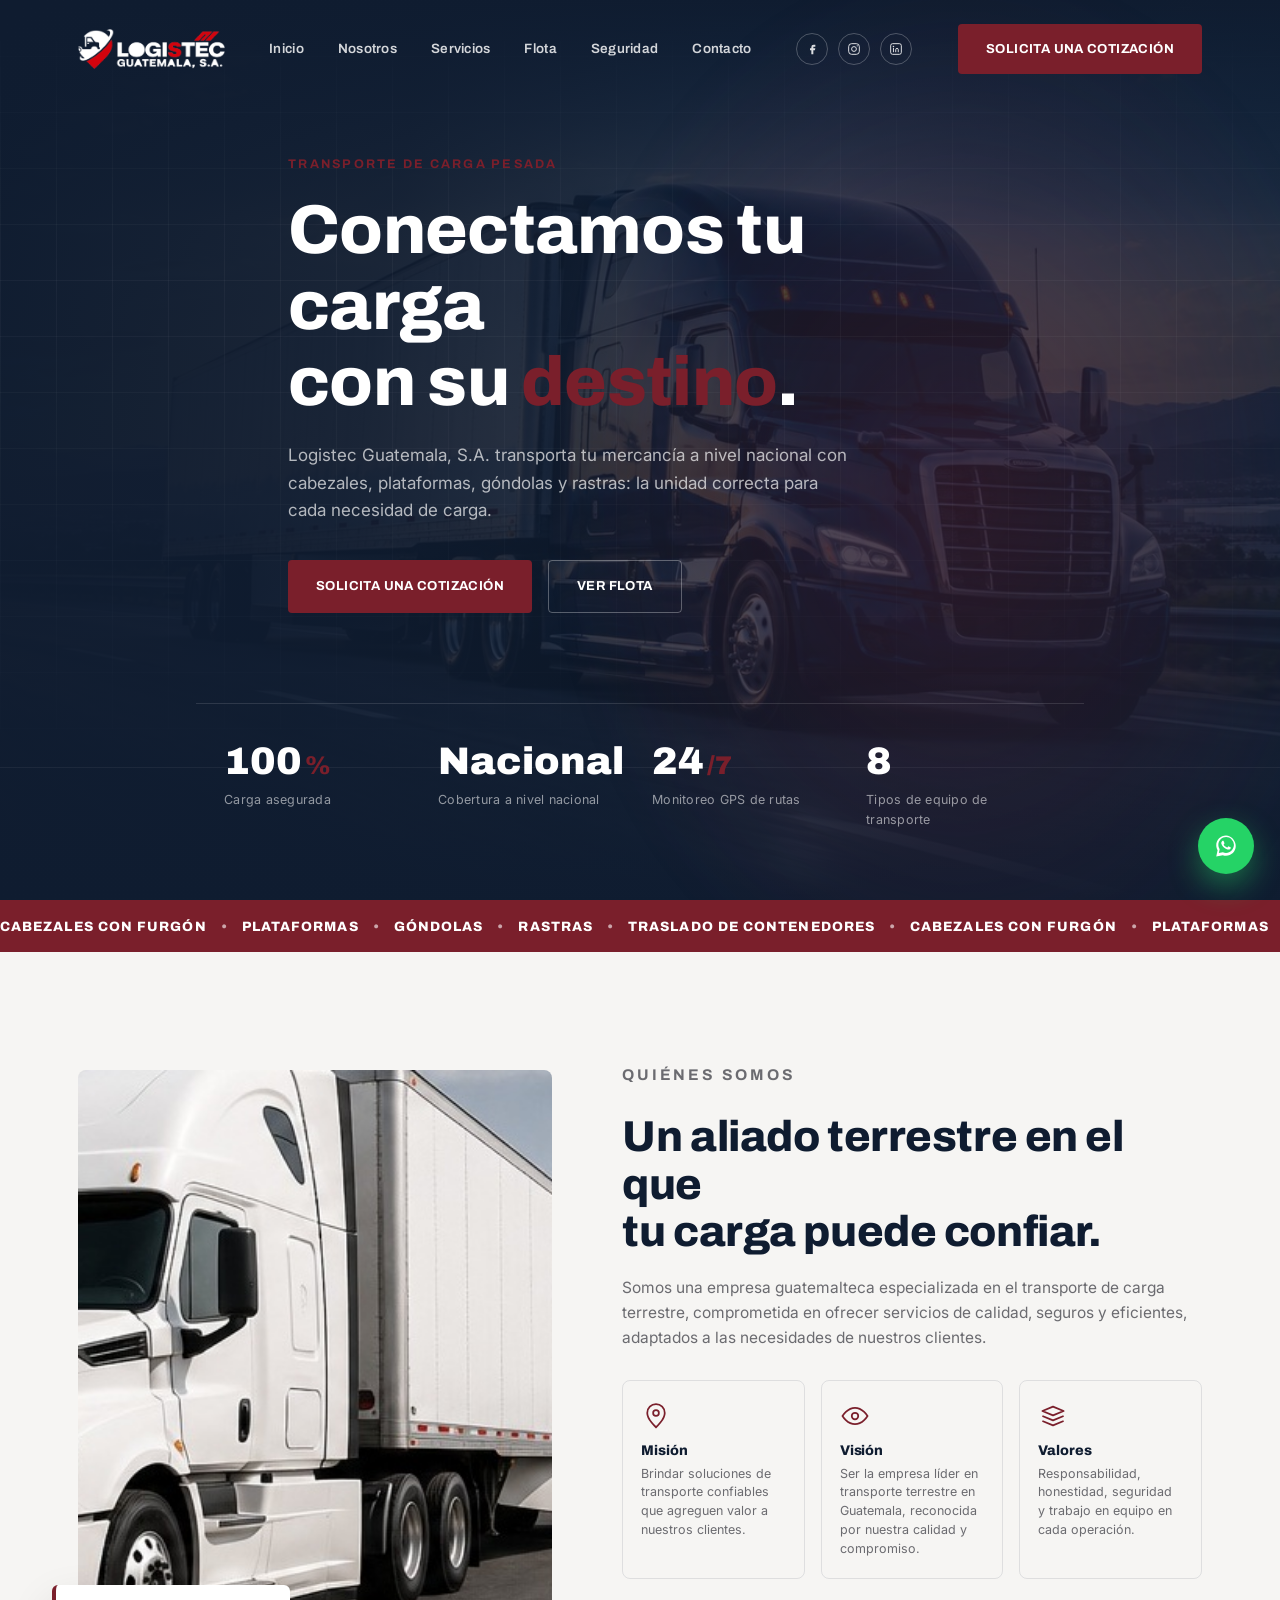
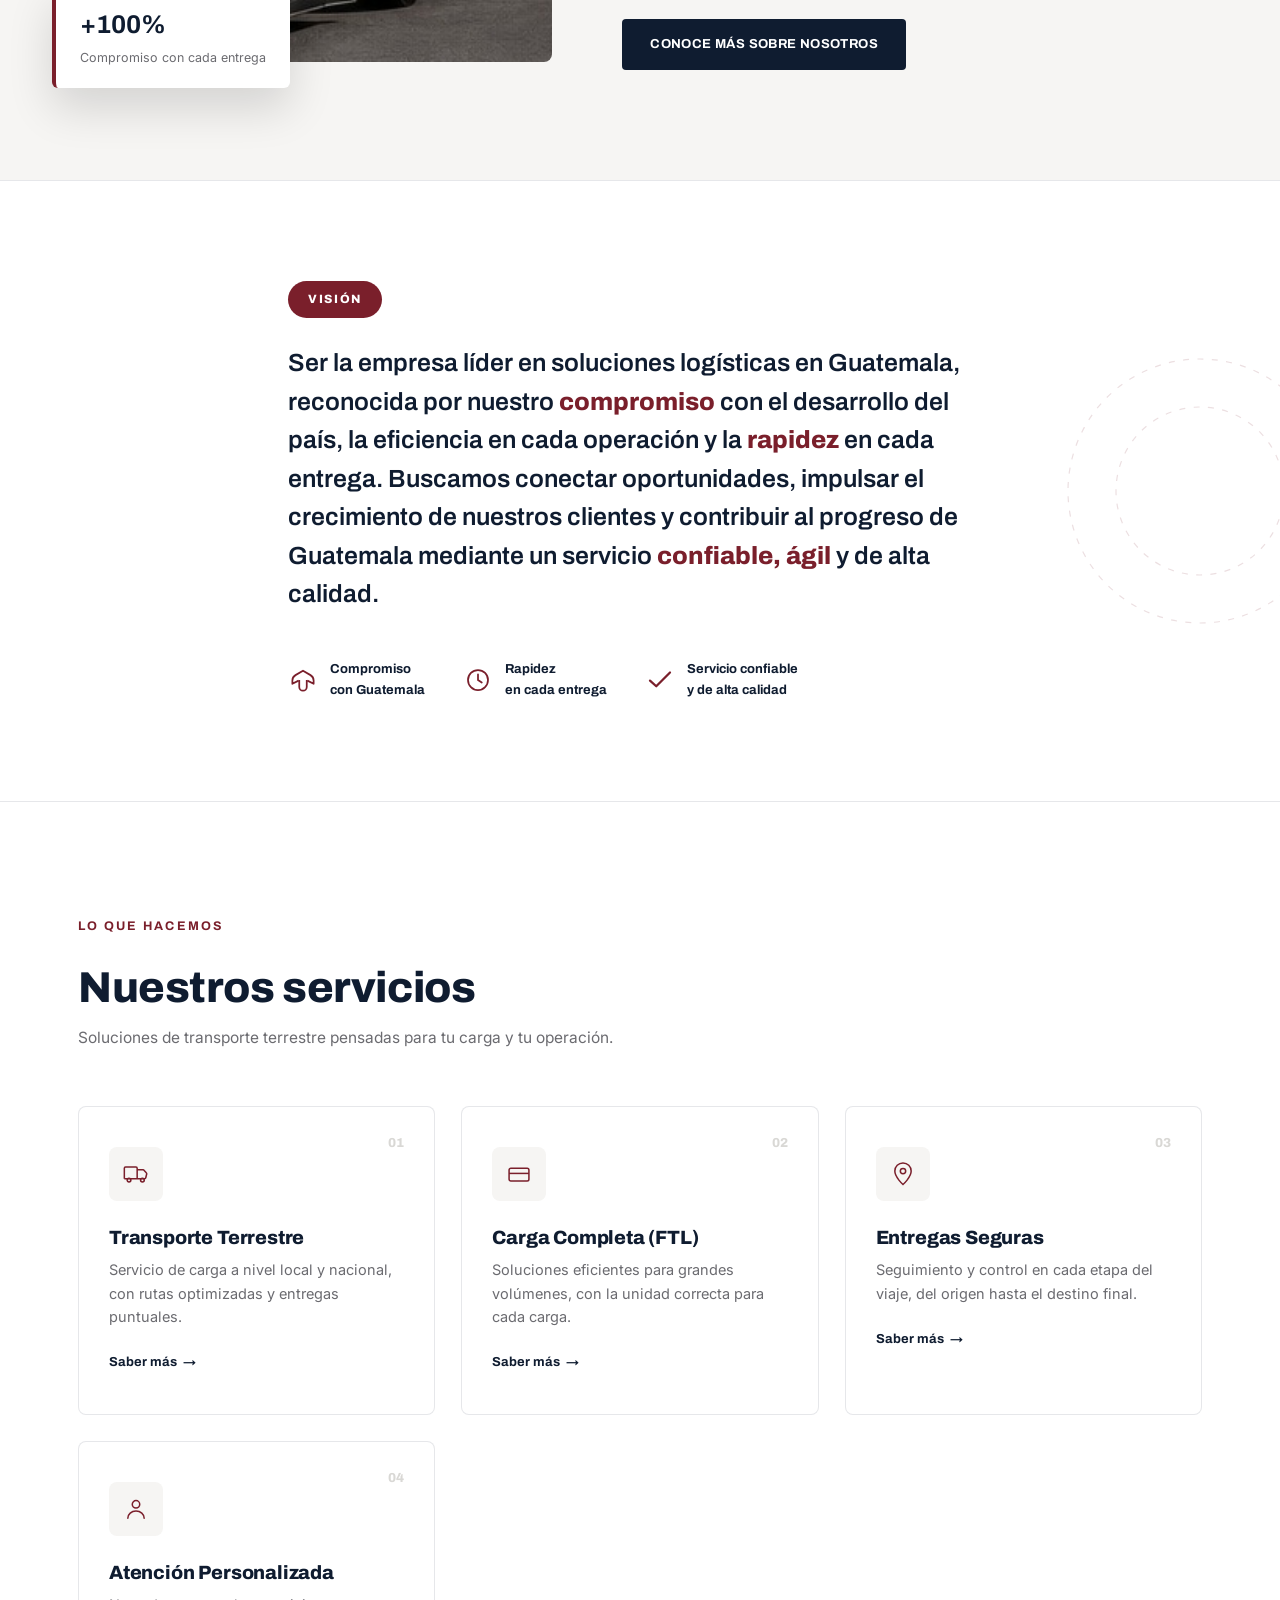
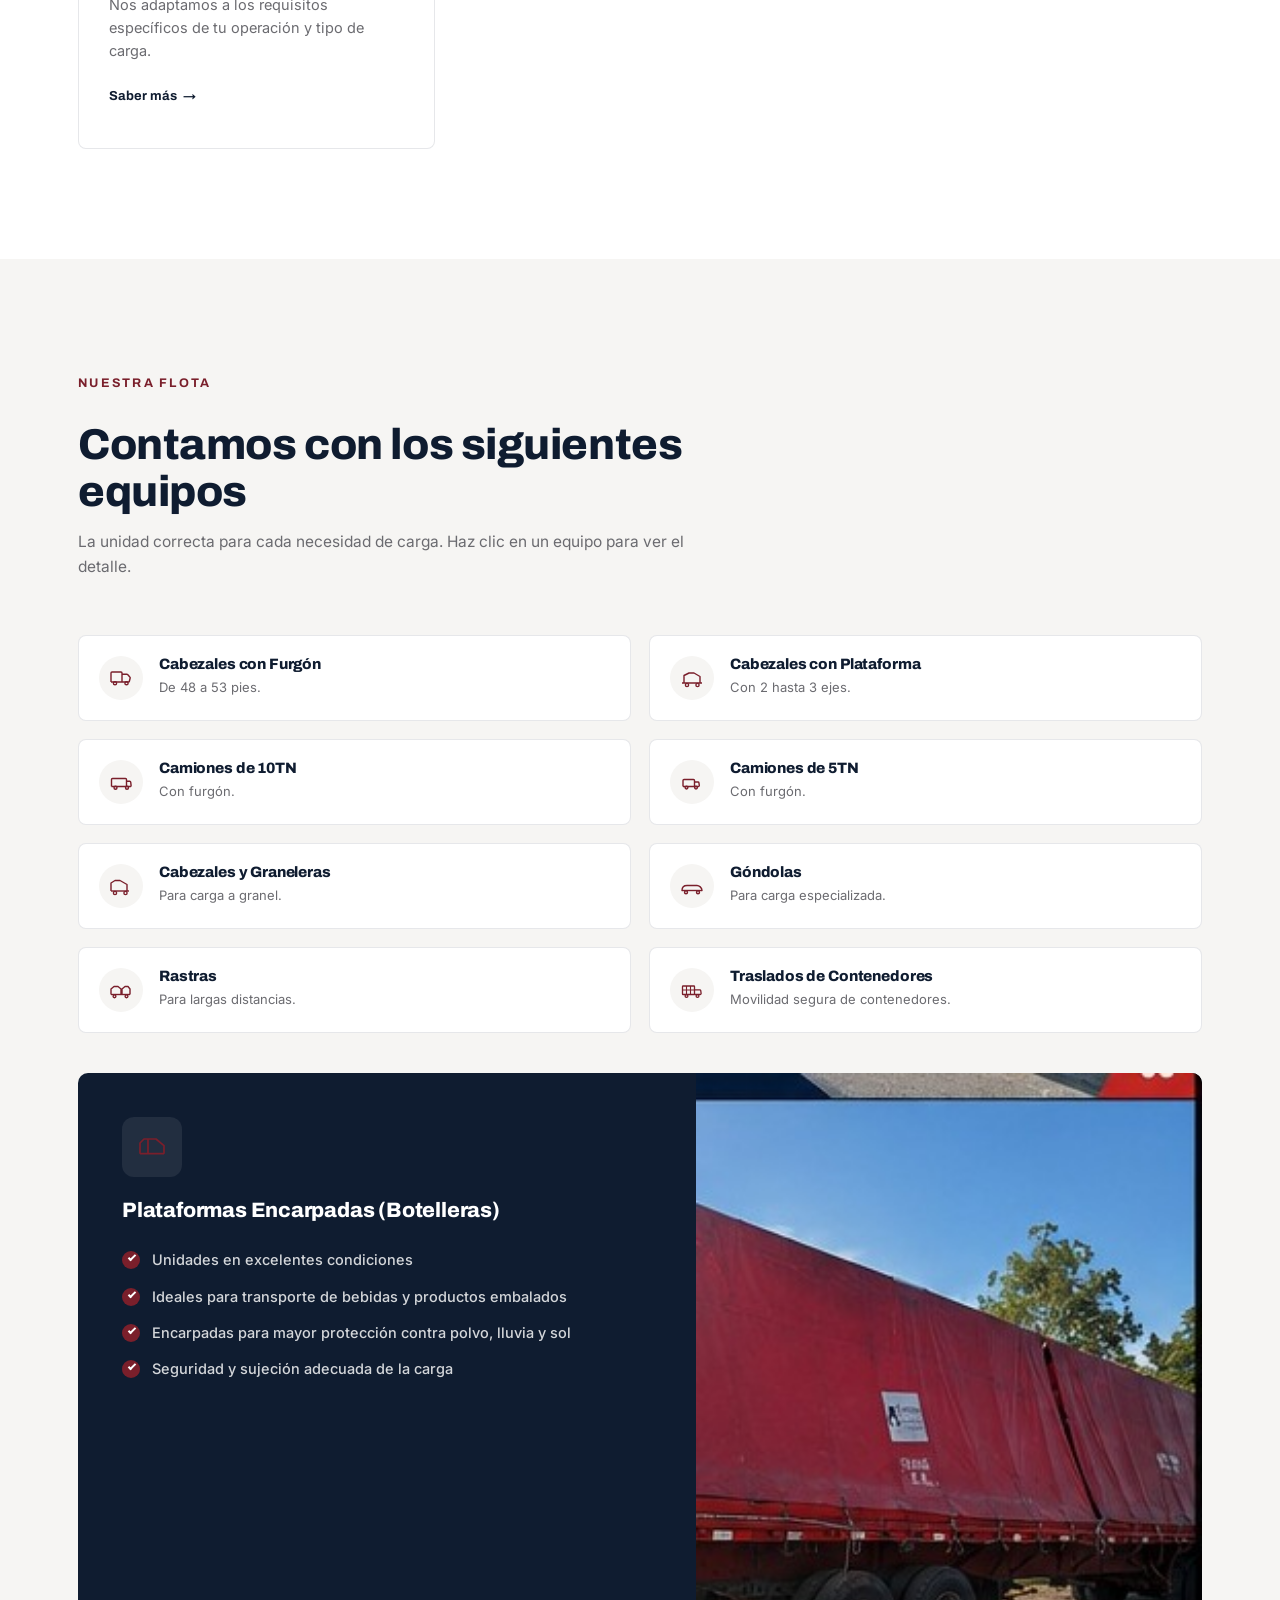
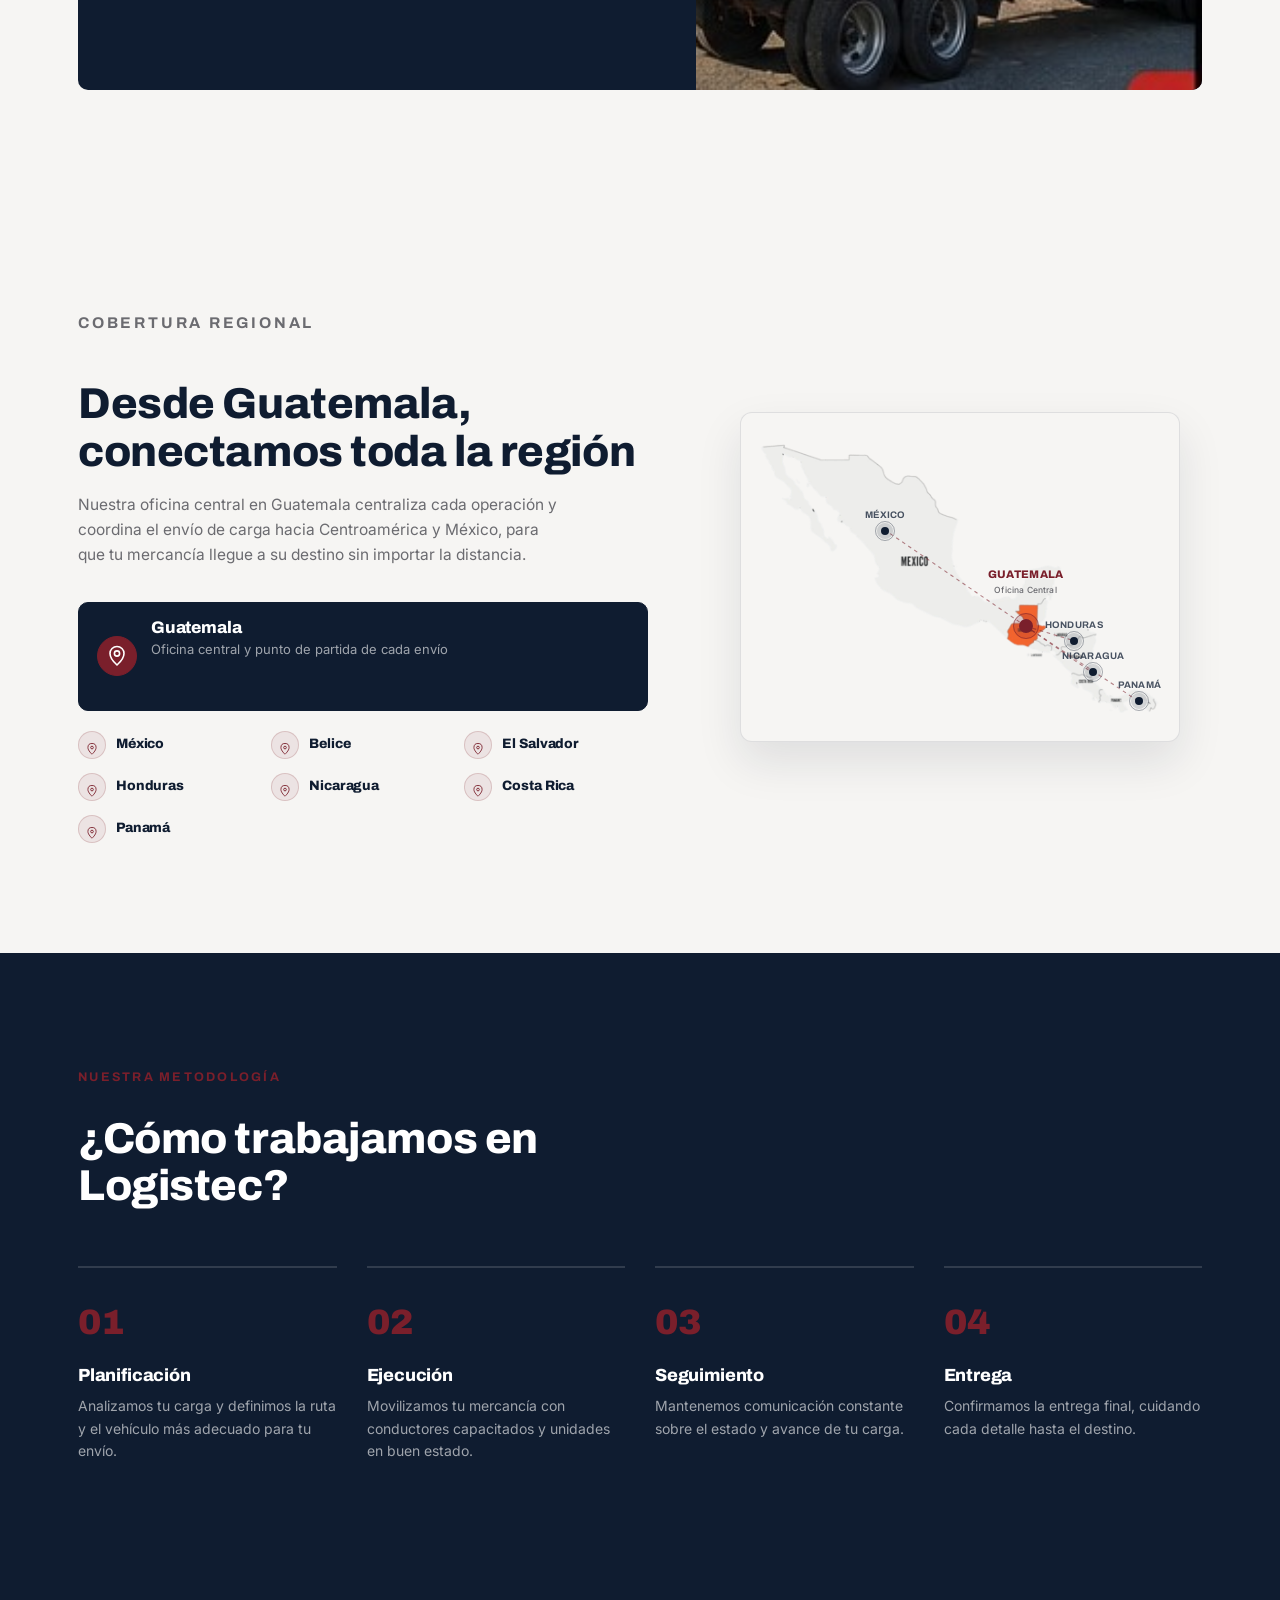
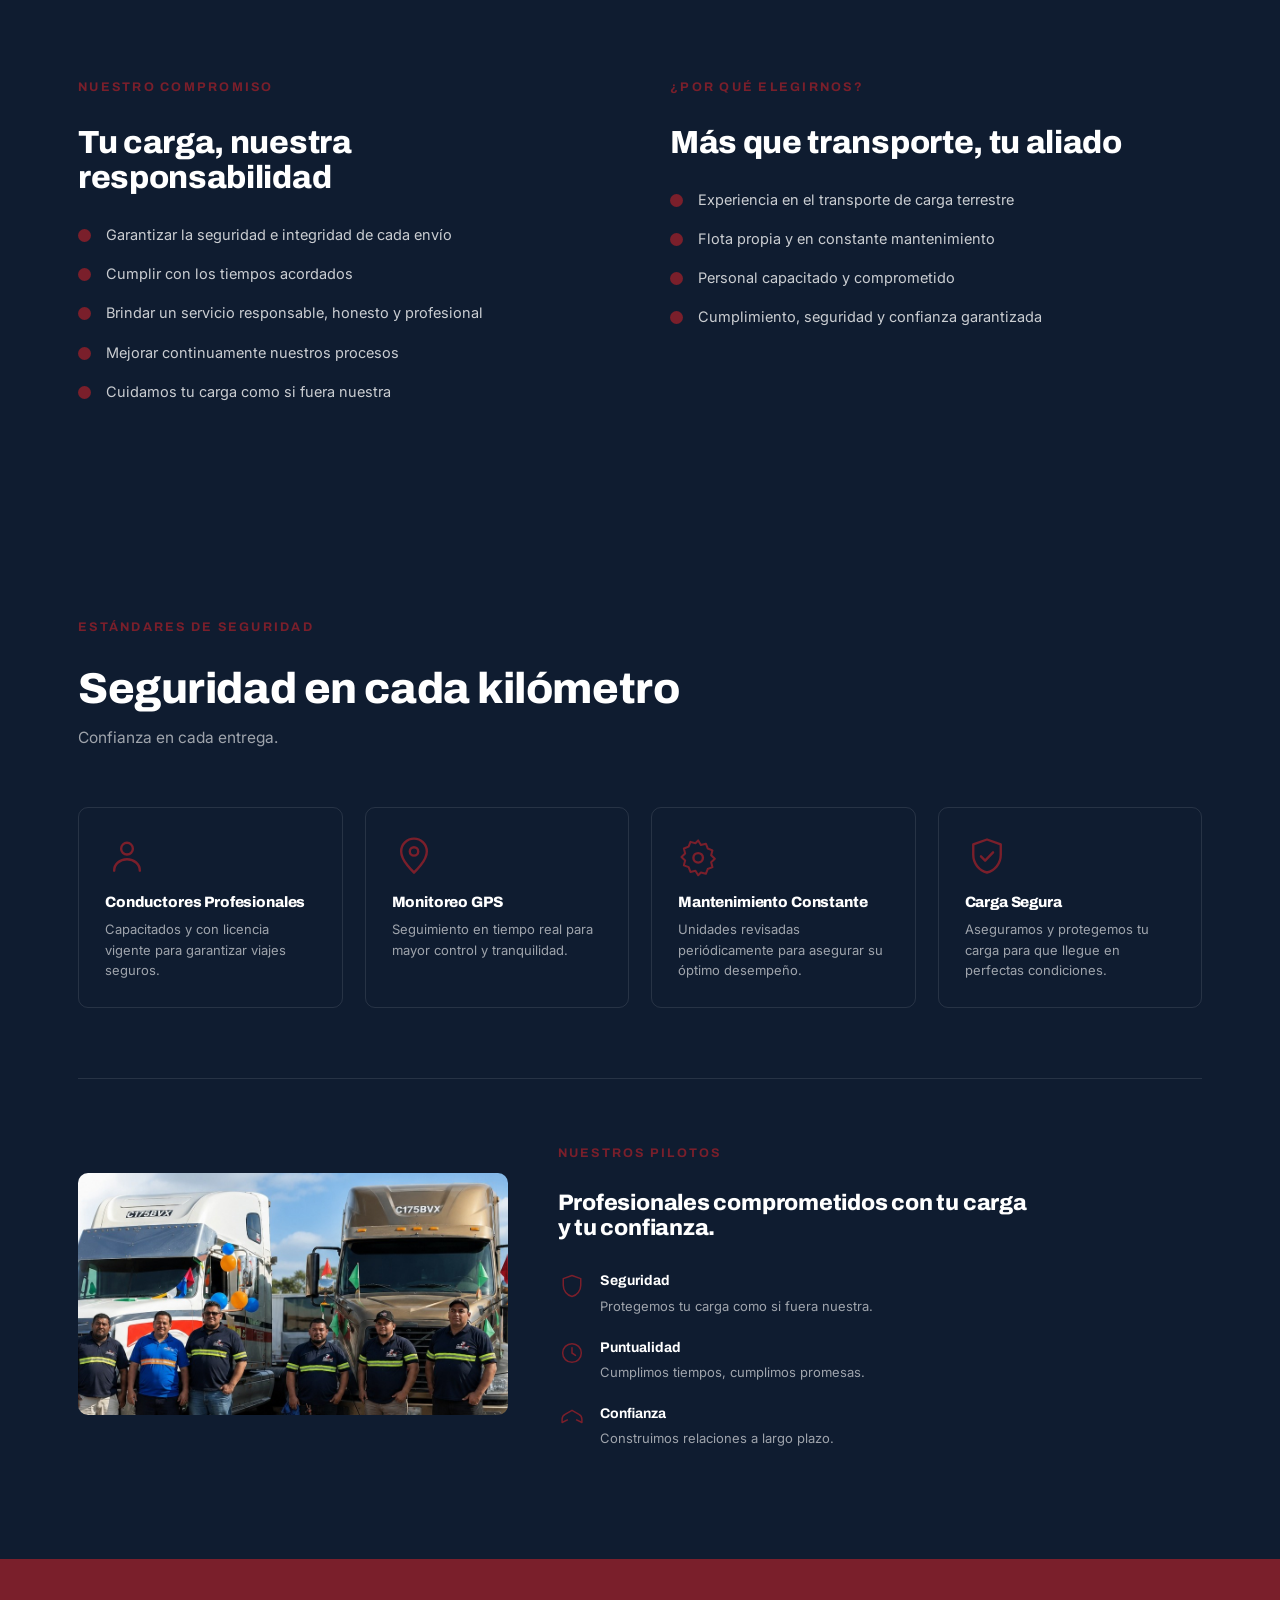
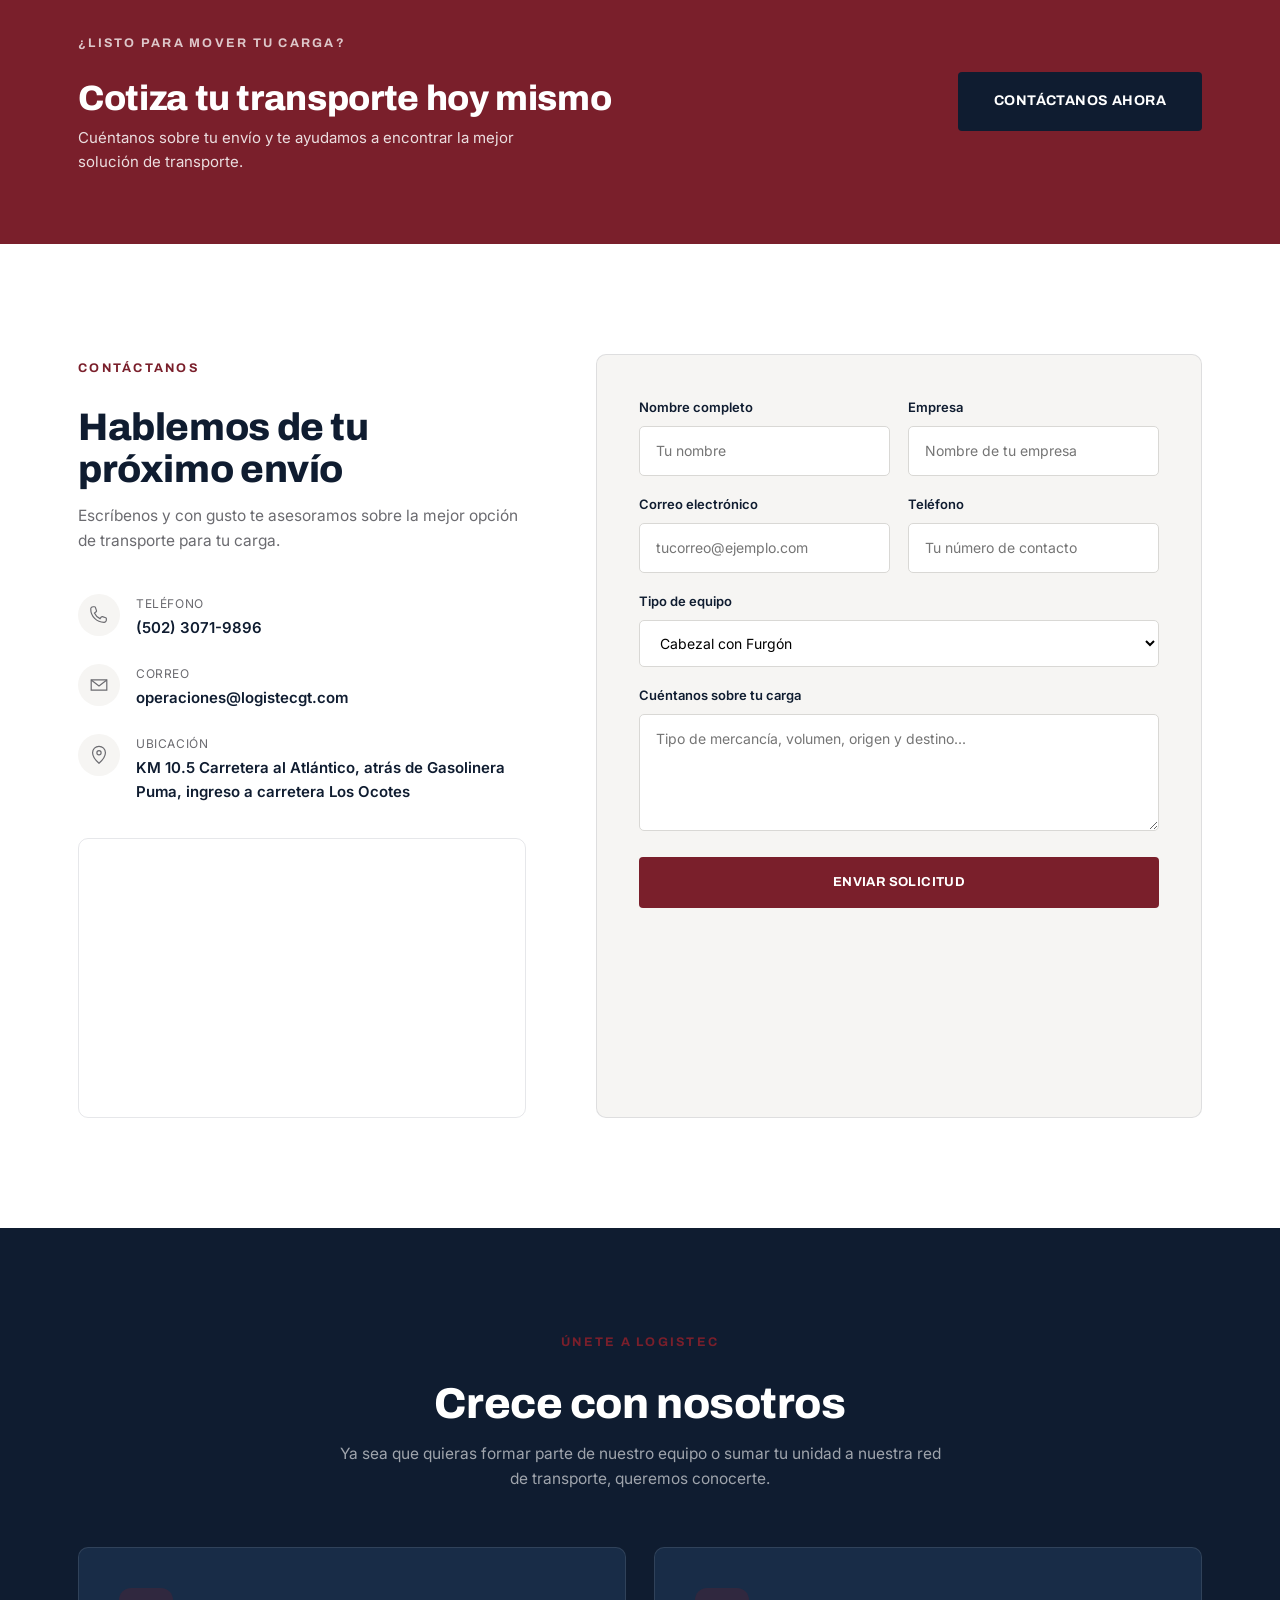
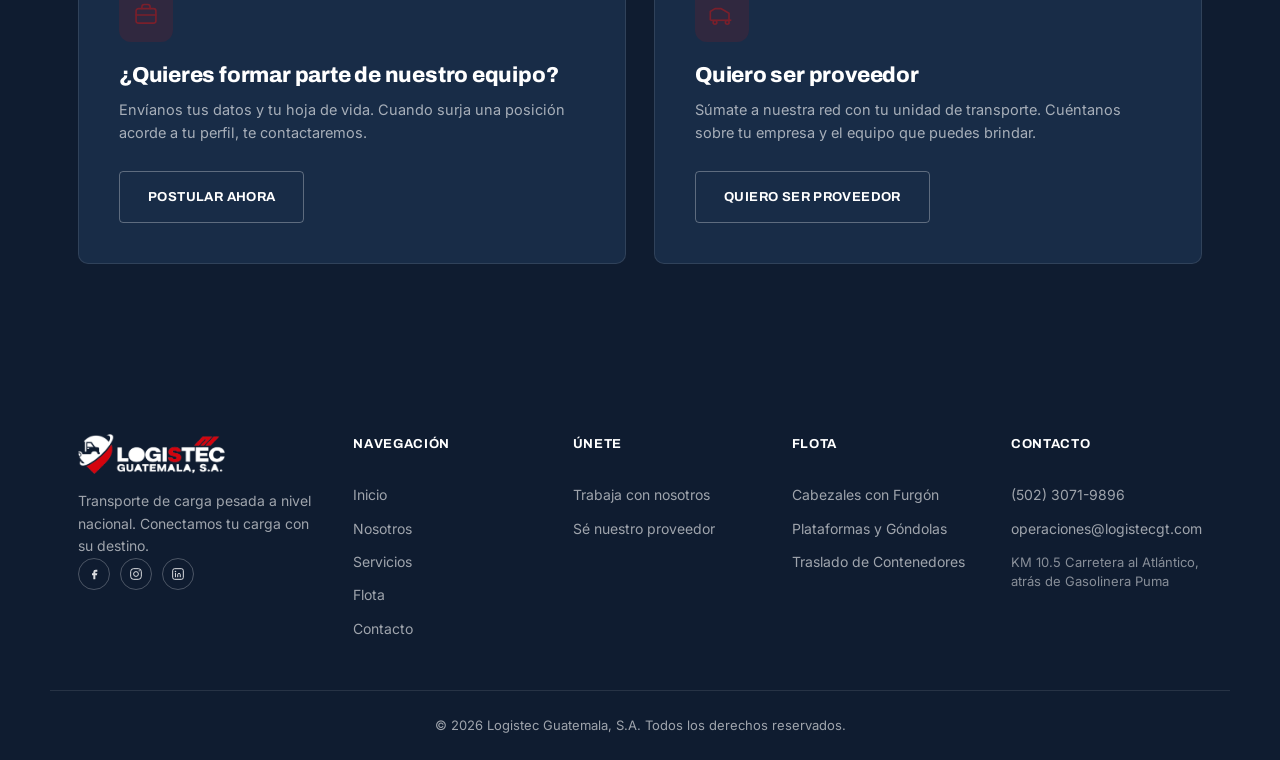
==== index.html @ 82cd5d66 "Sitio web de Logistec Guatemala" ====
<!DOCTYPE html>
<html lang="es">
<head>
<meta charset="UTF-8">
<meta name="viewport" content="width=device-width, initial-scale=1.0">
<title>Logistec Guatemala | Transporte de Carga Pesada</title>
<meta name="description" content="Logistec Guatemala, S.A. — Transporte de carga pesada a nivel nacional. Cabezales, plataformas, góndolas, rastras y traslado de contenedores.">
<link rel="preconnect" href="https://fonts.googleapis.com">
<link rel="preconnect" href="https://fonts.gstatic.com" crossorigin>
<link href="https://fonts.googleapis.com/css2?family=Archivo:wght@400;500;600;700;800;900&family=Inter:wght@300;400;500;600;700&display=swap" rel="stylesheet">
<link rel="stylesheet" href="css/style.css">
</head>
<body>

<div id="preloader"><div class="loader-mark">LOGISTEC</div></div>

<!-- ===== HEADER ===== -->
<header id="header">
  <div class="container header-inner">
    <a href="#inicio" class="logo">
      <img src="assets/logistec-logo-white.png" alt="Logistec Guatemala, S.A." class="logo-img">
    </a>

    <nav id="nav" class="nav">
      <a href="#inicio">Inicio</a>
      <a href="#nosotros">Nosotros</a>
      <a href="#servicios">Servicios</a>
      <a href="#flota">Flota</a>
      <a href="#seguridad">Seguridad</a>
      <a href="#contacto">Contacto</a>
    </nav>

    <div class="header-actions">
      <div class="social-row social-row--header">
        <a href="#" class="social-icon" aria-label="Facebook" target="_blank" rel="noopener">
          <svg viewBox="0 0 24 24" fill="none"><path d="M15 8.5h2V5.5h-2.5A3.5 3.5 0 0 0 11 9v2H9v3h2v6h3v-6h2.4l.6-3H14V9c0-.4.2-.5.5-.5Z" fill="currentColor"/></svg>
        </a>
        <a href="#" class="social-icon" aria-label="Instagram" target="_blank" rel="noopener">
          <svg viewBox="0 0 24 24" fill="none"><rect x="4" y="4" width="16" height="16" rx="4.5" stroke="currentColor" stroke-width="1.5"/><circle cx="12" cy="12" r="3.6" stroke="currentColor" stroke-width="1.5"/><circle cx="16.8" cy="7.2" r="1" fill="currentColor"/></svg>
        </a>
        <a href="#" class="social-icon" aria-label="LinkedIn" target="_blank" rel="noopener">
          <svg viewBox="0 0 24 24" fill="none"><rect x="4" y="4" width="16" height="16" rx="3" stroke="currentColor" stroke-width="1.5"/><circle cx="8.2" cy="8.4" r="1.15" fill="currentColor"/><path d="M8.2 11v5.2M11.6 16.2V13c0-1.1.7-2 2-2s1.8.9 1.8 2v3.2" stroke="currentColor" stroke-width="1.5" stroke-linecap="round"/></svg>
        </a>
      </div>
      <a href="#contacto" class="btn btn-primary btn-nav">Solicita una cotización</a>
    </div>

    <button id="burger" class="burger" aria-label="Abrir menú">
      <span></span><span></span><span></span>
    </button>
  </div>
</header>

<!-- ===== HERO ===== -->
<section id="inicio" class="hero">
  <div class="hero-bg">
    <div class="hero-photo">
      <img src="assets/hero-truck.jpg" alt="">
    </div>
    <div class="hero-road"></div>
    <div class="hero-grid"></div>
  </div>

  <div class="hero-truck-lane" aria-hidden="true">
    <svg class="hero-truck" viewBox="0 0 64 28" fill="none">
      <path d="M1 20V8a1.2 1.2 0 0 1 1.2-1.2h20A1.2 1.2 0 0 1 23.4 8v12" stroke="currentColor" stroke-width="1.6" stroke-linejoin="round"/>
      <path d="M23.4 12h9.4c.5 0 1 .2 1.3.6l4.6 5.4c.3.4.5.9.5 1.4V20" stroke="currentColor" stroke-width="1.6" stroke-linejoin="round"/>
      <path d="M1 20h1.5M23.4 20h9.9M39.2 20h2.8" stroke="currentColor" stroke-width="1.6" stroke-linecap="round"/>
      <circle cx="9" cy="21" r="3" stroke="currentColor" stroke-width="1.6"/>
      <circle cx="35.5" cy="21" r="3" stroke="currentColor" stroke-width="1.6"/>
      <line x1="1" y1="26" x2="63" y2="26" stroke="currentColor" stroke-width="1.2" stroke-dasharray="3 4"/>
    </svg>
  </div>

  <div class="container hero-inner">
    <p class="eyebrow reveal">TRANSPORTE DE CARGA PESADA</p>
    <h1 class="reveal">Conectamos tu carga<br>con su <span class="accent">destino</span>.</h1>
    <p class="hero-sub reveal">
      Logistec Guatemala, S.A. transporta tu mercancía a nivel nacional con cabezales,
      plataformas, góndolas y rastras: la unidad correcta para cada necesidad de carga.
    </p>
    <div class="hero-actions reveal">
      <a href="#contacto" class="btn btn-primary">Solicita una cotización</a>
      <a href="#flota" class="btn btn-outline">Ver flota</a>
    </div>
  </div>

  <div class="hero-stats container reveal">
    <div class="stat">
      <div class="stat-top"><span class="stat-num" data-count="100">0</span><span class="stat-suffix">%</span></div>
      <span class="stat-label">Carga asegurada</span>
    </div>
    <div class="stat">
      <div class="stat-top"><span class="stat-num">Nacional</span></div>
      <span class="stat-label">Cobertura a nivel nacional</span>
    </div>
    <div class="stat">
      <div class="stat-top"><span class="stat-num" data-count="24">0</span><span class="stat-suffix">/7</span></div>
      <span class="stat-label">Monitoreo GPS de rutas</span>
    </div>
    <div class="stat">
      <div class="stat-top"><span class="stat-num" data-count="8">0</span></div>
      <span class="stat-label">Tipos de equipo de transporte</span>
    </div>
  </div>
</section>

<!-- ===== MARQUEE ===== -->
<div class="marquee">
  <div class="marquee-track">
    <span>CABEZALES CON FURGÓN</span><span class="dot">•</span>
    <span>PLATAFORMAS</span><span class="dot">•</span>
    <span>GÓNDOLAS</span><span class="dot">•</span>
    <span>RASTRAS</span><span class="dot">•</span>
    <span>TRASLADO DE CONTENEDORES</span><span class="dot">•</span>
    <span>CABEZALES CON FURGÓN</span><span class="dot">•</span>
    <span>PLATAFORMAS</span><span class="dot">•</span>
    <span>GÓNDOLAS</span><span class="dot">•</span>
    <span>RASTRAS</span><span class="dot">•</span>
    <span>TRASLADO DE CONTENEDORES</span><span class="dot">•</span>
  </div>
</div>

<!-- ===== SOBRE NOSOTROS ===== -->
<section id="nosotros" class="about">
  <div class="container about-inner">
    <div class="about-media reveal">
      <div class="media-frame">
        <img src="assets/about-truck.jpg" alt="Camión de Logistec Guatemala en carretera">
      </div>
      <div class="media-badge">
        <strong>+100%</strong>
        <p>Compromiso con cada entrega</p>
      </div>
    </div>

    <div class="about-content">
      <p class="eyebrow reveal">QUIÉNES SOMOS</p>
      <h2 class="reveal">Un aliado terrestre en el que<br>tu carga puede confiar.</h2>
      <p class="reveal">
        Somos una empresa guatemalteca especializada en el transporte de carga terrestre,
        comprometida en ofrecer servicios de calidad, seguros y eficientes, adaptados a
        las necesidades de nuestros clientes.
      </p>

      <div class="mvv-row reveal">
        <div class="mvv-item">
          <span class="mvv-icon">
            <svg viewBox="0 0 24 24" fill="none"><path d="M12 21s-7-6.2-7-11.5A7 7 0 0 1 19 9.5C19 14.8 12 21 12 21Z" stroke="currentColor" stroke-width="1.4"/><circle cx="12" cy="9.5" r="2.3" stroke="currentColor" stroke-width="1.4"/></svg>
          </span>
          <h4>Misión</h4>
          <p>Brindar soluciones de transporte confiables que agreguen valor a nuestros clientes.</p>
        </div>
        <div class="mvv-item">
          <span class="mvv-icon">
            <svg viewBox="0 0 24 24" fill="none"><path d="M2 12s3.8-6.5 10-6.5S22 12 22 12s-3.8 6.5-10 6.5S2 12 2 12Z" stroke="currentColor" stroke-width="1.4"/><circle cx="12" cy="12" r="2.6" stroke="currentColor" stroke-width="1.4"/></svg>
          </span>
          <h4>Visión</h4>
          <p>Ser la empresa líder en transporte terrestre en Guatemala, reconocida por nuestra calidad y compromiso.</p>
        </div>
        <div class="mvv-item">
          <span class="mvv-icon">
            <svg viewBox="0 0 24 24" fill="none"><path d="M12 4.5 3.5 8l8.5 3.5L20.5 8 12 4.5Z" stroke="currentColor" stroke-width="1.4" stroke-linejoin="round"/><path d="M3.5 12 12 15.5 20.5 12M3.5 16 12 19.5 20.5 16" stroke="currentColor" stroke-width="1.4" stroke-linejoin="round"/></svg>
          </span>
          <h4>Valores</h4>
          <p>Responsabilidad, honestidad, seguridad y trabajo en equipo en cada operación.</p>
        </div>
      </div>

      <a href="#contacto" class="btn btn-dark reveal">Conoce más sobre nosotros</a>
    </div>
  </div>
</section>

<!-- ===== VISIÓN DESTACADA ===== -->
<section class="vision-band">
  <div class="vision-band-bg" aria-hidden="true">
    <svg viewBox="0 0 300 300" fill="none"><circle cx="150" cy="150" r="110" stroke="currentColor" stroke-width="1" stroke-dasharray="5 7"/><circle cx="150" cy="150" r="70" stroke="currentColor" stroke-width="1" stroke-dasharray="5 7"/></svg>
  </div>
  <div class="container vision-inner reveal">
    <span class="vision-tag">VISIÓN</span>
    <p class="vision-text">
      Ser la empresa líder en soluciones logísticas en Guatemala, reconocida por nuestro
      <strong>compromiso</strong> con el desarrollo del país, la eficiencia en cada operación
      y la <strong>rapidez</strong> en cada entrega. Buscamos conectar oportunidades, impulsar
      el crecimiento de nuestros clientes y contribuir al progreso de Guatemala mediante un
      servicio <strong>confiable, ágil</strong> y de alta calidad.
    </p>
    <div class="vision-badges">
      <div class="vision-badge">
        <svg viewBox="0 0 24 24" fill="none"><path d="M8.5 12.5 3.5 15v-2.6a5 5 0 0 1 2.5-4.3l6-3.5 6 3.5a5 5 0 0 1 2.5 4.3V15l-5-2.5" stroke="currentColor" stroke-width="1.4" stroke-linejoin="round"/><path d="M9 12v5.5a3 3 0 0 0 6 0V12" stroke="currentColor" stroke-width="1.4"/></svg>
        <span>Compromiso<br>con Guatemala</span>
      </div>
      <div class="vision-badge">
        <svg viewBox="0 0 24 24" fill="none"><circle cx="12" cy="12" r="8" stroke="currentColor" stroke-width="1.4"/><path d="M12 7.5V12l3 2" stroke="currentColor" stroke-width="1.4" stroke-linecap="round"/></svg>
        <span>Rapidez<br>en cada entrega</span>
      </div>
      <div class="vision-badge">
        <svg viewBox="0 0 24 24" fill="none"><path d="M4 12.5 9 17l11-11" stroke="currentColor" stroke-width="1.8" stroke-linecap="round" stroke-linejoin="round"/></svg>
        <span>Servicio confiable<br>y de alta calidad</span>
      </div>
    </div>
  </div>
</section>

<!-- ===== SERVICIOS ===== -->
<section id="servicios" class="services">
  <div class="container">
    <div class="section-head reveal">
      <p class="eyebrow">LO QUE HACEMOS</p>
      <h2>Nuestros servicios</h2>
      <p class="section-sub">Soluciones de transporte terrestre pensadas para tu carga y tu operación.</p>
    </div>

    <div class="services-grid">
      <article class="service-card reveal">
        <div class="service-num">01</div>
        <div class="service-icon">
          <svg viewBox="0 0 24 24" fill="none"><path d="M2 16V7a1 1 0 0 1 1-1h9a1 1 0 0 1 1 1v9M2 16h11M13 16h6.4a1 1 0 0 0 .97-.76l.8-3.2a1 1 0 0 0-.34-1.02L18.6 8.5a1 1 0 0 0-.63-.22H13" stroke="currentColor" stroke-width="1.3" stroke-linejoin="round"/><circle cx="6" cy="17.2" r="1.6" stroke="currentColor" stroke-width="1.3"/><circle cx="17.5" cy="17.2" r="1.6" stroke="currentColor" stroke-width="1.3"/></svg>
        </div>
        <h3>Transporte Terrestre</h3>
        <p>Servicio de carga a nivel local y nacional, con rutas optimizadas y entregas puntuales.</p>
        <a href="#contacto" class="service-link">Saber más <span>→</span></a>
      </article>

      <article class="service-card reveal">
        <div class="service-num">02</div>
        <div class="service-icon">
          <svg viewBox="0 0 24 24" fill="none"><rect x="3.5" y="7" width="17" height="11" rx="1.5" stroke="currentColor" stroke-width="1.3"/><path d="M3.5 11.5h17" stroke="currentColor" stroke-width="1.3"/></svg>
        </div>
        <h3>Carga Completa (FTL)</h3>
        <p>Soluciones eficientes para grandes volúmenes, con la unidad correcta para cada carga.</p>
        <a href="#contacto" class="service-link">Saber más <span>→</span></a>
      </article>

      <article class="service-card reveal">
        <div class="service-num">03</div>
        <div class="service-icon">
          <svg viewBox="0 0 24 24" fill="none"><path d="M12 21s-7-6.2-7-11.5A7 7 0 0 1 19 9.5C19 14.8 12 21 12 21Z" stroke="currentColor" stroke-width="1.3"/><circle cx="12" cy="9.5" r="2.3" stroke="currentColor" stroke-width="1.3"/></svg>
        </div>
        <h3>Entregas Seguras</h3>
        <p>Seguimiento y control en cada etapa del viaje, del origen hasta el destino final.</p>
        <a href="#contacto" class="service-link">Saber más <span>→</span></a>
      </article>

      <article class="service-card reveal">
        <div class="service-num">04</div>
        <div class="service-icon">
          <svg viewBox="0 0 24 24" fill="none"><circle cx="12" cy="8" r="3.2" stroke="currentColor" stroke-width="1.3"/><path d="M5 20c0-3.6 3.1-6.2 7-6.2s7 2.6 7 6.2" stroke="currentColor" stroke-width="1.3" stroke-linecap="round"/></svg>
        </div>
        <h3>Atención Personalizada</h3>
        <p>Nos adaptamos a los requisitos específicos de tu operación y tipo de carga.</p>
        <a href="#contacto" class="service-link">Saber más <span>→</span></a>
      </article>
    </div>
  </div>
</section>

<!-- ===== FLOTA / EQUIPOS ===== -->
<section id="flota" class="fleet">
  <div class="container">
    <div class="section-head reveal">
      <p class="eyebrow">NUESTRA FLOTA</p>
      <h2>Contamos con los siguientes equipos</h2>
      <p class="section-sub">La unidad correcta para cada necesidad de carga. Haz clic en un equipo para ver el detalle.</p>
    </div>

    <div class="fleet-grid reveal">
      <button type="button" class="fleet-item" data-img="assets/flota/cabezales-furgon.webp" data-title="Cabezales con Furgón" data-desc="Cabezales tipo tractocamión con trailer furgón (caja cerrada) de 48 a 53 pies, ideales para carga general que necesita ir protegida del clima y con mayor seguridad durante el trayecto.">
        <span class="fleet-icon">
          <svg viewBox="0 0 24 24" fill="none"><path d="M2 16V7a1 1 0 0 1 1-1h9a1 1 0 0 1 1 1v9M2 16h11M13 16h6.4a1 1 0 0 0 .97-.76l.8-3.2a1 1 0 0 0-.34-1.02L18.6 8.5a1 1 0 0 0-.63-.22H13" stroke="currentColor" stroke-width="1.4" stroke-linejoin="round"/><circle cx="6" cy="17.2" r="1.6" stroke="currentColor" stroke-width="1.4"/><circle cx="17.5" cy="17.2" r="1.6" stroke="currentColor" stroke-width="1.4"/></svg>
        </span>
        <div><h4>Cabezales con Furgón</h4><p>De 48 a 53 pies.</p></div>
      </button>
      <button type="button" class="fleet-item" data-img="assets/flota/cabezales-plataforma.webp" data-title="Cabezales con Plataforma" data-desc="Cabezales con plataforma (cama baja tipo flatbed) de 2 hasta 3 ejes, diseñados para carga de gran volumen, maquinaria o materiales que no requieren ir cubiertos.">
        <span class="fleet-icon">
          <svg viewBox="0 0 24 24" fill="none"><path d="M2 17h20M4 17V9.5l5-2.5h5l6 3.5V17" stroke="currentColor" stroke-width="1.4" stroke-linejoin="round"/><circle cx="7" cy="19" r="1.6" stroke="currentColor" stroke-width="1.4"/><circle cx="17.5" cy="19" r="1.6" stroke="currentColor" stroke-width="1.4"/></svg>
        </span>
        <div><h4>Cabezales con Plataforma</h4><p>Con 2 hasta 3 ejes.</p></div>
      </button>
      <button type="button" class="fleet-item" data-img="assets/flota/camion-10tn.webp" data-title="Camiones de 10TN" data-desc="Camiones rígidos con capacidad de 10 toneladas y caja furgón, ideales para distribución local y regional de carga media.">
        <span class="fleet-icon">
          <svg viewBox="0 0 24 24" fill="none"><path d="M2.5 16.5v-7a1 1 0 0 1 1-1h13a1 1 0 0 1 1 1v7" stroke="currentColor" stroke-width="1.4" stroke-linejoin="round"/><path d="M2.5 16.5h15M17.5 16.5h3.6a1 1 0 0 0 1-1.1l-.4-3.3a1 1 0 0 0-1-.9H17.5" stroke="currentColor" stroke-width="1.4" stroke-linejoin="round"/><circle cx="6.5" cy="17.7" r="1.5" stroke="currentColor" stroke-width="1.4"/><circle cx="18" cy="17.7" r="1.5" stroke="currentColor" stroke-width="1.4"/></svg>
        </span>
        <div><h4>Camiones de 10TN</h4><p>Con furgón.</p></div>
      </button>
      <button type="button" class="fleet-item" data-img="assets/flota/camion-5tn.webp" data-title="Camiones de 5TN" data-desc="Camiones rígidos más compactos, con capacidad de 5 toneladas y caja furgón, ideales para entregas urbanas y rutas de acceso limitado.">
        <span class="fleet-icon">
          <svg viewBox="0 0 24 24" fill="none"><path d="M3 16.5v-6a1 1 0 0 1 1-1h9.5a1 1 0 0 1 1 1v6" stroke="currentColor" stroke-width="1.4" stroke-linejoin="round"/><path d="M3 16.5h11.5M14.5 16.5h3.8a1 1 0 0 0 1-1.15l-.35-2.5a1 1 0 0 0-1-.85H14.5" stroke="currentColor" stroke-width="1.4" stroke-linejoin="round"/><circle cx="6.5" cy="17.6" r="1.4" stroke="currentColor" stroke-width="1.4"/><circle cx="16" cy="17.6" r="1.4" stroke="currentColor" stroke-width="1.4"/></svg>
        </span>
        <div><h4>Camiones de 5TN</h4><p>Con furgón.</p></div>
      </button>
      <button type="button" class="fleet-item" data-title="Cabezales y Graneleras" data-desc="Unidades especializadas para el transporte de carga a granel, como granos y materiales sueltos.">
        <span class="fleet-icon">
          <svg viewBox="0 0 24 24" fill="none"><path d="M2 17V9l4-2.5h5l7 4V17" stroke="currentColor" stroke-width="1.4" stroke-linejoin="round"/><path d="M2 17h18" stroke="currentColor" stroke-width="1.4"/><circle cx="6" cy="19" r="1.6" stroke="currentColor" stroke-width="1.4"/><circle cx="16.5" cy="19" r="1.6" stroke="currentColor" stroke-width="1.4"/></svg>
        </span>
        <div><h4>Cabezales y Graneleras</h4><p>Para carga a granel.</p></div>
      </button>
      <button type="button" class="fleet-item" data-title="Góndolas" data-desc="Plataformas tipo góndola para el transporte de carga especializada y de dimensiones especiales.">
        <span class="fleet-icon">
          <svg viewBox="0 0 24 24" fill="none"><path d="M2 16.5c0-3 2-5 5-5h10c2 0 5 2 5 5" stroke="currentColor" stroke-width="1.4" stroke-linecap="round"/><path d="M2 16.5h20" stroke="currentColor" stroke-width="1.4"/><circle cx="6" cy="18.3" r="1.5" stroke="currentColor" stroke-width="1.4"/><circle cx="18" cy="18.3" r="1.5" stroke="currentColor" stroke-width="1.4"/></svg>
        </span>
        <div><h4>Góndolas</h4><p>Para carga especializada.</p></div>
      </button>
      <button type="button" class="fleet-item" data-title="Rastras" data-desc="Cabezales con rastra (cama baja de gran capacidad) para el traslado de carga pesada en trayectos de larga distancia.">
        <span class="fleet-icon">
          <svg viewBox="0 0 24 24" fill="none"><path d="M2 16.5V11l3-2.5h4l3 2.5v5.5M13 16.5V11l3-2.5h3l2 2.5v5.5" stroke="currentColor" stroke-width="1.4" stroke-linejoin="round"/><path d="M2 16.5h19" stroke="currentColor" stroke-width="1.4"/><circle cx="5.5" cy="18.3" r="1.4" stroke="currentColor" stroke-width="1.4"/><circle cx="17.5" cy="18.3" r="1.4" stroke="currentColor" stroke-width="1.4"/></svg>
        </span>
        <div><h4>Rastras</h4><p>Para largas distancias.</p></div>
      </button>
      <button type="button" class="fleet-item" data-title="Traslados de Contenedores" data-desc="Servicio de traslado de contenedores con el equipo adecuado para su movilización segura hacia y desde puerto.">
        <span class="fleet-icon">
          <svg viewBox="0 0 24 24" fill="none"><rect x="2.5" y="8" width="12" height="8.5" rx="0.6" stroke="currentColor" stroke-width="1.3"/><path d="M2.5 12h12M6.5 8v8.5M10.5 8v8.5" stroke="currentColor" stroke-width="1.1"/><path d="M14.5 16.5h5.6a1 1 0 0 0 1-1.15l-.35-2.7a1 1 0 0 0-1-.85H14.5" stroke="currentColor" stroke-width="1.3" stroke-linejoin="round"/><circle cx="6.5" cy="18" r="1.4" stroke="currentColor" stroke-width="1.3"/><circle cx="17.5" cy="18" r="1.4" stroke="currentColor" stroke-width="1.3"/></svg>
        </span>
        <div><h4>Traslados de Contenedores</h4><p>Movilidad segura de contenedores.</p></div>
      </button>
    </div>

    <div class="fleet-feature reveal">
      <div class="fleet-feature-content">
        <div class="fleet-feature-icon">
          <svg viewBox="0 0 24 24" fill="none"><path d="M3 17V9l3-3h9l6 5v6" stroke="currentColor" stroke-width="1.3" stroke-linejoin="round"/><path d="M3 17h18M9 6v11" stroke="currentColor" stroke-width="1.3"/></svg>
        </div>
        <h3>Plataformas Encarpadas (Botelleras)</h3>
        <ul class="check-list">
          <li>Unidades en excelentes condiciones</li>
          <li>Ideales para transporte de bebidas y productos embalados</li>
          <li>Encarpadas para mayor protección contra polvo, lluvia y sol</li>
          <li>Seguridad y sujeción adecuada de la carga</li>
        </ul>
      </div>
      <div class="fleet-feature-media">
        <img src="assets/encarpada.jpg" alt="Plataforma encarpada de Logistec Guatemala">
      </div>
    </div>
  </div>
</section>

<!-- ===== COBERTURA REGIONAL ===== -->
<section id="cobertura" class="coverage">
  <div class="container coverage-inner">
    <div class="coverage-content reveal">
      <p class="eyebrow">COBERTURA REGIONAL</p>
      <h2>Desde Guatemala, conectamos toda la región</h2>
      <p>
        Nuestra oficina central en Guatemala centraliza cada operación y coordina
        el envío de carga hacia Centroamérica y México, para que tu mercancía
        llegue a su destino sin importar la distancia.
      </p>

      <div class="coverage-list">
        <div class="coverage-item coverage-item--hub">
          <span class="coverage-pin coverage-pin--hub">
            <svg viewBox="0 0 24 24" fill="none"><path d="M12 21s-7-6.2-7-11.5A7 7 0 0 1 19 9.5C19 14.8 12 21 12 21Z" stroke="currentColor" stroke-width="1.6"/><circle cx="12" cy="9.5" r="2.6" stroke="currentColor" stroke-width="1.6"/></svg>
          </span>
          <div>
            <h4>Guatemala</h4>
            <p>Oficina central y punto de partida de cada envío</p>
          </div>
        </div>

        <div class="coverage-grid">
          <div class="coverage-item">
            <span class="coverage-pin">
              <svg viewBox="0 0 24 24" fill="none"><path d="M12 21s-7-6.2-7-11.5A7 7 0 0 1 19 9.5C19 14.8 12 21 12 21Z" stroke="currentColor" stroke-width="1.5"/><circle cx="12" cy="9.5" r="2.3" stroke="currentColor" stroke-width="1.5"/></svg>
            </span>
            <h4>México</h4>
          </div>
          <div class="coverage-item">
            <span class="coverage-pin">
              <svg viewBox="0 0 24 24" fill="none"><path d="M12 21s-7-6.2-7-11.5A7 7 0 0 1 19 9.5C19 14.8 12 21 12 21Z" stroke="currentColor" stroke-width="1.5"/><circle cx="12" cy="9.5" r="2.3" stroke="currentColor" stroke-width="1.5"/></svg>
            </span>
            <h4>Belice</h4>
          </div>
          <div class="coverage-item">
            <span class="coverage-pin">
              <svg viewBox="0 0 24 24" fill="none"><path d="M12 21s-7-6.2-7-11.5A7 7 0 0 1 19 9.5C19 14.8 12 21 12 21Z" stroke="currentColor" stroke-width="1.5"/><circle cx="12" cy="9.5" r="2.3" stroke="currentColor" stroke-width="1.5"/></svg>
            </span>
            <h4>El Salvador</h4>
          </div>
          <div class="coverage-item">
            <span class="coverage-pin">
              <svg viewBox="0 0 24 24" fill="none"><path d="M12 21s-7-6.2-7-11.5A7 7 0 0 1 19 9.5C19 14.8 12 21 12 21Z" stroke="currentColor" stroke-width="1.5"/><circle cx="12" cy="9.5" r="2.3" stroke="currentColor" stroke-width="1.5"/></svg>
            </span>
            <h4>Honduras</h4>
          </div>
          <div class="coverage-item">
            <span class="coverage-pin">
              <svg viewBox="0 0 24 24" fill="none"><path d="M12 21s-7-6.2-7-11.5A7 7 0 0 1 19 9.5C19 14.8 12 21 12 21Z" stroke="currentColor" stroke-width="1.5"/><circle cx="12" cy="9.5" r="2.3" stroke="currentColor" stroke-width="1.5"/></svg>
            </span>
            <h4>Nicaragua</h4>
          </div>
          <div class="coverage-item">
            <span class="coverage-pin">
              <svg viewBox="0 0 24 24" fill="none"><path d="M12 21s-7-6.2-7-11.5A7 7 0 0 1 19 9.5C19 14.8 12 21 12 21Z" stroke="currentColor" stroke-width="1.5"/><circle cx="12" cy="9.5" r="2.3" stroke="currentColor" stroke-width="1.5"/></svg>
            </span>
            <h4>Costa Rica</h4>
          </div>
          <div class="coverage-item">
            <span class="coverage-pin">
              <svg viewBox="0 0 24 24" fill="none"><path d="M12 21s-7-6.2-7-11.5A7 7 0 0 1 19 9.5C19 14.8 12 21 12 21Z" stroke="currentColor" stroke-width="1.5"/><circle cx="12" cy="9.5" r="2.3" stroke="currentColor" stroke-width="1.5"/></svg>
            </span>
            <h4>Panamá</h4>
          </div>
        </div>
      </div>
    </div>

    <div class="coverage-map reveal">
      <div class="map-plate">
        <img src="assets/mapa-cobertura.png" alt="Mapa de cobertura de Logistec Guatemala: México y Centroamérica, con Guatemala señalada" class="map-plate-img">

        <svg class="map-lines" viewBox="0 0 480 360" preserveAspectRatio="none" fill="none">
          <path d="M312 234 L160 130" stroke="currentColor" stroke-width="1.2" stroke-dasharray="4 4"/>
          <path d="M312 234 L365 250" stroke="currentColor" stroke-width="1.2" stroke-dasharray="4 4"/>
          <path d="M312 234 L385 285" stroke="currentColor" stroke-width="1.2" stroke-dasharray="4 4"/>
          <path d="M312 234 L438 318" stroke="currentColor" stroke-width="1.2" stroke-dasharray="4 4"/>
        </svg>

        <span class="map-label" style="top:36%; left:33%;">MÉXICO</span>
        <span class="map-label" style="top:69.5%; left:76%;">HONDURAS</span>
        <span class="map-label" style="top:79%; left:80.5%;">NICARAGUA</span>
        <span class="map-label" style="top:88%; left:91%;">PANAMÁ</span>
        <span class="map-label map-label--hub" style="top:65%; left:65%;">GUATEMALA<br><small>Oficina Central</small></span>

        <div class="map-dot" style="top:36%; left:33%;"></div>
        <div class="map-dot" style="top:69.5%; left:76%;"></div>
        <div class="map-dot" style="top:79%; left:80.5%;"></div>
        <div class="map-dot" style="top:88%; left:91%;"></div>
        <div class="map-dot map-dot--hub" style="top:65%; left:65%;"></div>
      </div>
    </div>
  </div>
</section>

<!-- ===== METODOLOGÍA ===== -->
<section class="method">
  <div class="container">
    <div class="section-head reveal light">
      <p class="eyebrow">NUESTRA METODOLOGÍA</p>
      <h2>¿Cómo trabajamos en Logistec?</h2>
    </div>

    <div class="method-grid">
      <div class="method-item reveal">
        <span class="method-num">01</span>
        <h3>Planificación</h3>
        <p>Analizamos tu carga y definimos la ruta y el vehículo más adecuado para tu envío.</p>
      </div>
      <div class="method-item reveal">
        <span class="method-num">02</span>
        <h3>Ejecución</h3>
        <p>Movilizamos tu mercancía con conductores capacitados y unidades en buen estado.</p>
      </div>
      <div class="method-item reveal">
        <span class="method-num">03</span>
        <h3>Seguimiento</h3>
        <p>Mantenemos comunicación constante sobre el estado y avance de tu carga.</p>
      </div>
      <div class="method-item reveal">
        <span class="method-num">04</span>
        <h3>Entrega</h3>
        <p>Confirmamos la entrega final, cuidando cada detalle hasta el destino.</p>
      </div>
    </div>
  </div>
</section>

<!-- ===== COMPROMISO + POR QUÉ ELEGIRNOS ===== -->
<section class="commitment">
  <div class="container commitment-inner">
    <div class="commitment-col reveal">
      <p class="eyebrow">NUESTRO COMPROMISO</p>
      <h2>Tu carga, nuestra responsabilidad</h2>
      <ul class="commitment-list">
        <li>Garantizar la seguridad e integridad de cada envío</li>
        <li>Cumplir con los tiempos acordados</li>
        <li>Brindar un servicio responsable, honesto y profesional</li>
        <li>Mejorar continuamente nuestros procesos</li>
        <li>Cuidamos tu carga como si fuera nuestra</li>
      </ul>
    </div>
    <div class="commitment-col reveal">
      <p class="eyebrow">¿POR QUÉ ELEGIRNOS?</p>
      <h2>Más que transporte, tu aliado</h2>
      <ul class="commitment-list">
        <li>Experiencia en el transporte de carga terrestre</li>
        <li>Flota propia y en constante mantenimiento</li>
        <li>Personal capacitado y comprometido</li>
        <li>Cumplimiento, seguridad y confianza garantizada</li>
      </ul>
    </div>
  </div>
</section>

<!-- ===== SEGURIDAD + PILOTOS ===== -->
<section id="seguridad" class="safety">
  <div class="container">
    <div class="section-head reveal light">
      <p class="eyebrow">ESTÁNDARES DE SEGURIDAD</p>
      <h2>Seguridad en cada kilómetro</h2>
      <p class="section-sub section-sub--light">Confianza en cada entrega.</p>
    </div>

    <div class="safety-grid">
      <div class="safety-item reveal">
        <span class="safety-icon">
          <svg viewBox="0 0 24 24" fill="none"><circle cx="12" cy="8" r="3.2" stroke="currentColor" stroke-width="1.3"/><path d="M5 20c0-3.6 3.1-6.2 7-6.2s7 2.6 7 6.2" stroke="currentColor" stroke-width="1.3" stroke-linecap="round"/></svg>
        </span>
        <h4>Conductores Profesionales</h4>
        <p>Capacitados y con licencia vigente para garantizar viajes seguros.</p>
      </div>
      <div class="safety-item reveal">
        <span class="safety-icon">
          <svg viewBox="0 0 24 24" fill="none"><path d="M12 21s-7-6.2-7-11.5A7 7 0 0 1 19 9.5C19 14.8 12 21 12 21Z" stroke="currentColor" stroke-width="1.3"/><circle cx="12" cy="9.5" r="2.3" stroke="currentColor" stroke-width="1.3"/></svg>
        </span>
        <h4>Monitoreo GPS</h4>
        <p>Seguimiento en tiempo real para mayor control y tranquilidad.</p>
      </div>
      <div class="safety-item reveal">
        <span class="safety-icon">
          <svg viewBox="0 0 24 24" fill="none"><path d="M11 3.5 12.5 6l2.7-.7 1 2.6 2.6 1-.7 2.7 2 1.9-2 1.9.7 2.7-2.6 1-1 2.6-2.7-.7L11 22.5l-1.5-2.5-2.7.7-1-2.6-2.6-1 .7-2.7-2-1.9 2-1.9-.7-2.7 2.6-1 1-2.6 2.7.7L11 3.5Z" stroke="currentColor" stroke-width="1.1" stroke-linejoin="round"/><circle cx="11" cy="13" r="2.6" stroke="currentColor" stroke-width="1.3"/></svg>
        </span>
        <h4>Mantenimiento Constante</h4>
        <p>Unidades revisadas periódicamente para asegurar su óptimo desempeño.</p>
      </div>
      <div class="safety-item reveal">
        <span class="safety-icon">
          <svg viewBox="0 0 24 24" fill="none"><path d="M12 3 4.5 5.7v5.6c0 4.8 3.2 8.6 7.5 9.7 4.3-1.1 7.5-4.9 7.5-9.7V5.7L12 3Z" stroke="currentColor" stroke-width="1.3" stroke-linejoin="round"/><path d="M8.7 12.2 11 14.5l4.3-4.5" stroke="currentColor" stroke-width="1.3" stroke-linecap="round" stroke-linejoin="round"/></svg>
        </span>
        <h4>Carga Segura</h4>
        <p>Aseguramos y protegemos tu carga para que llegue en perfectas condiciones.</p>
      </div>
    </div>

    <div class="pilots reveal">
      <div class="pilots-media">
        <img src="assets/team.jpg" alt="Equipo de pilotos de Logistec Guatemala">
      </div>
      <div class="pilots-content">
        <p class="eyebrow">NUESTROS PILOTOS</p>
        <h3>Profesionales comprometidos con tu carga y tu confianza.</h3>
        <div class="pilots-badges">
          <div class="pilots-badge">
            <svg viewBox="0 0 24 24" fill="none"><path d="M12 3 4.5 5.7v5.6c0 4.8 3.2 8.6 7.5 9.7 4.3-1.1 7.5-4.9 7.5-9.7V5.7L12 3Z" stroke="currentColor" stroke-width="1.3" stroke-linejoin="round"/></svg>
            <div><h5>Seguridad</h5><p>Protegemos tu carga como si fuera nuestra.</p></div>
          </div>
          <div class="pilots-badge">
            <svg viewBox="0 0 24 24" fill="none"><circle cx="12" cy="12" r="8" stroke="currentColor" stroke-width="1.3"/><path d="M12 7.5V12l3 2" stroke="currentColor" stroke-width="1.3" stroke-linecap="round"/></svg>
            <div><h5>Puntualidad</h5><p>Cumplimos tiempos, cumplimos promesas.</p></div>
          </div>
          <div class="pilots-badge">
            <svg viewBox="0 0 24 24" fill="none"><path d="M8.5 12.5 3.5 15v-2.6a5 5 0 0 1 2.5-4.3l6-3.5 6 3.5a5 5 0 0 1 2.5 4.3V15l-5-2.5" stroke="currentColor" stroke-width="1.3" stroke-linejoin="round"/></svg>
            <div><h5>Confianza</h5><p>Construimos relaciones a largo plazo.</p></div>
          </div>
        </div>
      </div>
    </div>
  </div>
</section>

<!-- ===== CTA ===== -->
<section class="cta">
  <div class="container cta-inner reveal">
    <div>
      <p class="eyebrow">¿LISTO PARA MOVER TU CARGA?</p>
      <h2>Cotiza tu transporte hoy mismo</h2>
      <p class="cta-sub">Cuéntanos sobre tu envío y te ayudamos a encontrar la mejor solución de transporte.</p>
    </div>
    <a href="#contacto" class="btn btn-primary btn-lg">Contáctanos ahora</a>
  </div>
</section>

<!-- ===== CONTACTO + UBICACIÓN ===== -->
<section id="contacto" class="contact">
  <div class="container contact-inner">
    <div class="contact-info reveal">
      <p class="eyebrow">CONTÁCTANOS</p>
      <h2>Hablemos de tu próximo envío</h2>
      <p class="section-sub">Escríbenos y con gusto te asesoramos sobre la mejor opción de transporte para tu carga.</p>

      <div class="info-list">
        <div class="info-item">
          <span class="info-icon">
            <svg viewBox="0 0 24 24" fill="none"><path d="M3 5.5A2.5 2.5 0 0 1 5.5 3h1.6a1 1 0 0 1 .95.68l1.2 3.6a1 1 0 0 1-.4 1.13L7 9.9a12 12 0 0 0 6.1 6.1l1.5-1.85a1 1 0 0 1 1.13-.4l3.6 1.2a1 1 0 0 1 .68.95v1.6A2.5 2.5 0 0 1 17.5 20 14.5 14.5 0 0 1 3 5.5Z" stroke="currentColor" stroke-width="1.3"/></svg>
          </span>
          <div><span>Teléfono</span><p>(502) 3071-9896</p></div>
        </div>
        <div class="info-item">
          <span class="info-icon">
            <svg viewBox="0 0 24 24" fill="none"><path d="M3.5 6.5h17v11h-17v-11Z" stroke="currentColor" stroke-width="1.3"/><path d="M3.5 6.5 12 13l8.5-6.5" stroke="currentColor" stroke-width="1.3" stroke-linejoin="round"/></svg>
          </span>
          <div><span>Correo</span><p>operaciones@logistecgt.com</p></div>
        </div>
        <div class="info-item">
          <span class="info-icon">
            <svg viewBox="0 0 24 24" fill="none"><path d="M12 21s-7-6.2-7-11.5A7 7 0 0 1 19 9.5C19 14.8 12 21 12 21Z" stroke="currentColor" stroke-width="1.3"/><circle cx="12" cy="9.5" r="2.3" stroke="currentColor" stroke-width="1.3"/></svg>
          </span>
          <div><span>Ubicación</span><p>KM 10.5 Carretera al Atlántico, atrás de Gasolinera Puma, ingreso a carretera Los Ocotes</p></div>
        </div>
      </div>

      <div class="mini-map">
        <iframe
          src="https://maps.google.com/maps?q=Km%2010.5%20Carretera%20al%20Atl%C3%A1ntico%2C%20Guatemala&output=embed"
          loading="lazy"
          referrerpolicy="no-referrer-when-downgrade"
          title="Ubicación de Logistec Guatemala">
        </iframe>
      </div>
    </div>

    <form class="contact-form reveal" id="contactForm">
      <div class="form-row">
        <div class="field">
          <label for="nombre">Nombre completo</label>
          <input type="text" id="nombre" name="nombre" required placeholder="Tu nombre">
        </div>
        <div class="field">
          <label for="empresa">Empresa</label>
          <input type="text" id="empresa" name="empresa" placeholder="Nombre de tu empresa">
        </div>
      </div>
      <div class="form-row">
        <div class="field">
          <label for="email">Correo electrónico</label>
          <input type="email" id="email" name="email" required placeholder="tucorreo@ejemplo.com">
        </div>
        <div class="field">
          <label for="telefono">Teléfono</label>
          <input type="tel" id="telefono" name="telefono" placeholder="Tu número de contacto">
        </div>
      </div>
      <div class="field">
        <label for="destino">Tipo de equipo</label>
        <select id="destino" name="destino">
          <option value="cabezal-furgon">Cabezal con Furgón</option>
          <option value="cabezal-plataforma">Cabezal con Plataforma</option>
          <option value="camion-10tn">Camión de 10TN</option>
          <option value="camion-5tn">Camión de 5TN</option>
          <option value="gondola">Góndola</option>
          <option value="rastra">Rastra</option>
          <option value="contenedor">Traslado de Contenedores</option>
        </select>
      </div>
      <div class="field">
        <label for="mensaje">Cuéntanos sobre tu carga</label>
        <textarea id="mensaje" name="mensaje" rows="4" required placeholder="Tipo de mercancía, volumen, origen y destino..."></textarea>
      </div>
      <button type="submit" class="btn btn-primary btn-block">Enviar solicitud</button>
      <p class="form-note" id="formNote"></p>
    </form>
  </div>
</section>

<!-- ===== ÚNETE A LOGISTEC ===== -->
<section class="join-us">
  <div class="container">
    <div class="section-head reveal">
      <p class="eyebrow">ÚNETE A LOGISTEC</p>
      <h2>Crece con nosotros</h2>
      <p class="section-sub section-sub--light">Ya sea que quieras formar parte de nuestro equipo o sumar tu unidad a nuestra red de transporte, queremos conocerte.</p>
    </div>

    <div class="join-us-grid reveal">
      <div class="join-card">
        <span class="join-card-icon">
          <svg viewBox="0 0 24 24" fill="none"><path d="M3.5 8.5A2 2 0 0 1 5.5 6.5h13a2 2 0 0 1 2 2V17a2 2 0 0 1-2 2h-13a2 2 0 0 1-2-2V8.5Z" stroke="currentColor" stroke-width="1.4"/><path d="M8.5 6.5V5a2 2 0 0 1 2-2h3a2 2 0 0 1 2 2v1.5M3.5 12h17" stroke="currentColor" stroke-width="1.4" stroke-linecap="round"/></svg>
        </span>
        <h3>¿Quieres formar parte de nuestro equipo?</h3>
        <p>Envíanos tus datos y tu hoja de vida. Cuando surja una posición acorde a tu perfil, te contactaremos.</p>
        <a href="empleos.html" class="btn btn-outline">Postular ahora</a>
      </div>

      <div class="join-card">
        <span class="join-card-icon">
          <svg viewBox="0 0 24 24" fill="none"><path d="M2 16.5V9l4-2.5h5l7 4V16.5" stroke="currentColor" stroke-width="1.4" stroke-linejoin="round"/><path d="M2 16.5h18" stroke="currentColor" stroke-width="1.4"/><circle cx="6" cy="18.3" r="1.6" stroke="currentColor" stroke-width="1.4"/><circle cx="16.5" cy="18.3" r="1.6" stroke="currentColor" stroke-width="1.4"/></svg>
        </span>
        <h3>Quiero ser proveedor</h3>
        <p>Súmate a nuestra red con tu unidad de transporte. Cuéntanos sobre tu empresa y el equipo que puedes brindar.</p>
        <a href="proveedores.html" class="btn btn-outline">Quiero ser proveedor</a>
      </div>
    </div>
  </div>
</section>

<!-- ===== FOOTER ===== -->
<footer class="footer">
  <div class="container footer-inner">
    <div class="footer-brand">
      <a href="#inicio" class="logo">
        <img src="assets/logistec-logo-white.png" alt="Logistec Guatemala, S.A." class="logo-img">
      </a>
      <p>Transporte de carga pesada a nivel nacional. Conectamos tu carga con su destino.</p>
      <div class="social-row">
        <a href="#" class="social-icon" aria-label="Facebook" target="_blank" rel="noopener">
          <svg viewBox="0 0 24 24" fill="none"><path d="M15 8.5h2V5.5h-2.5A3.5 3.5 0 0 0 11 9v2H9v3h2v6h3v-6h2.4l.6-3H14V9c0-.4.2-.5.5-.5Z" fill="currentColor"/></svg>
        </a>
        <a href="#" class="social-icon" aria-label="Instagram" target="_blank" rel="noopener">
          <svg viewBox="0 0 24 24" fill="none"><rect x="4" y="4" width="16" height="16" rx="4.5" stroke="currentColor" stroke-width="1.5"/><circle cx="12" cy="12" r="3.6" stroke="currentColor" stroke-width="1.5"/><circle cx="16.8" cy="7.2" r="1" fill="currentColor"/></svg>
        </a>
        <a href="#" class="social-icon" aria-label="LinkedIn" target="_blank" rel="noopener">
          <svg viewBox="0 0 24 24" fill="none"><rect x="4" y="4" width="16" height="16" rx="3" stroke="currentColor" stroke-width="1.5"/><circle cx="8.2" cy="8.4" r="1.15" fill="currentColor"/><path d="M8.2 11v5.2M11.6 16.2V13c0-1.1.7-2 2-2s1.8.9 1.8 2v3.2" stroke="currentColor" stroke-width="1.5" stroke-linecap="round"/></svg>
        </a>
      </div>
    </div>

    <div class="footer-col">
      <h5>Navegación</h5>
      <a href="#inicio">Inicio</a>
      <a href="#nosotros">Nosotros</a>
      <a href="#servicios">Servicios</a>
      <a href="#flota">Flota</a>
      <a href="#contacto">Contacto</a>
    </div>

    <div class="footer-col">
      <h5>Únete</h5>
      <a href="empleos.html">Trabaja con nosotros</a>
      <a href="proveedores.html">Sé nuestro proveedor</a>
    </div>

    <div class="footer-col">
      <h5>Flota</h5>
      <a href="#flota">Cabezales con Furgón</a>
      <a href="#flota">Plataformas y Góndolas</a>
      <a href="#flota">Traslado de Contenedores</a>
    </div>

    <div class="footer-col">
      <h5>Contacto</h5>
      <a href="tel:+50230719896">(502) 3071-9896</a>
      <a href="mailto:operaciones@logistecgt.com">operaciones@logistecgt.com</a>
      <span class="footer-address">KM 10.5 Carretera al Atlántico, atrás de Gasolinera Puma</span>
    </div>
  </div>
  <div class="container footer-bottom">
    <p>&copy; <span id="year"></span> Logistec Guatemala, S.A. Todos los derechos reservados.</p>
  </div>
</footer>

<a href="https://wa.me/50230719896" class="fab fab-whatsapp" aria-label="Escríbenos por WhatsApp" target="_blank" rel="noopener">
  <svg viewBox="0 0 32 32" fill="currentColor"><path d="M16.01 3C9.38 3 4 8.38 4 15.01c0 2.23.6 4.32 1.65 6.12L4 29l8.06-1.6a11.9 11.9 0 0 0 3.95.67C22.64 28.07 28 22.7 28 16.06 28 9.44 22.64 3 16.01 3Zm0 21.6c-1.3 0-2.58-.28-3.74-.83l-.27-.13-4.79.95.98-4.66-.16-.28a9.5 9.5 0 0 1-1.44-5.03c0-5.28 4.3-9.58 9.6-9.58 2.56 0 4.97 1 6.78 2.81a9.5 9.5 0 0 1 2.8 6.76c0 5.3-4.3 9.99-9.76 9.99Zm5.34-7.13c-.29-.15-1.72-.85-1.99-.95-.27-.1-.46-.15-.66.14-.19.29-.75.95-.92 1.14-.17.19-.34.22-.63.07-.29-.14-1.22-.45-2.32-1.43-.86-.76-1.44-1.71-1.6-2-.17-.29-.02-.44.13-.59.13-.13.29-.34.43-.51.15-.17.19-.29.29-.48.1-.19.05-.36-.02-.51-.07-.14-.66-1.6-.91-2.19-.24-.58-.48-.5-.66-.51h-.56c-.19 0-.5.07-.77.36-.26.29-1 .98-1 2.39 0 1.41 1.03 2.77 1.17 2.96.14.19 2.02 3.09 4.9 4.33.68.3 1.22.47 1.63.6.68.22 1.31.19 1.8.11.55-.08 1.72-.7 1.96-1.38.24-.68.24-1.26.17-1.38-.07-.12-.26-.19-.55-.34Z"/></svg>
</a>

<div class="fleet-modal-overlay" id="fleetModalOverlay">
  <div class="fleet-modal" role="dialog" aria-modal="true" aria-labelledby="fleetModalTitle">
    <button type="button" class="fleet-modal-close" id="fleetModalClose" aria-label="Cerrar">
      <svg viewBox="0 0 24 24" fill="none"><path d="M6 6l12 12M18 6L6 18" stroke="currentColor" stroke-width="1.8" stroke-linecap="round"/></svg>
    </button>
    <div class="fleet-modal-media" id="fleetModalMedia"></div>
    <div class="fleet-modal-body">
      <h3 id="fleetModalTitle"></h3>
      <p id="fleetModalDesc"></p>
    </div>
  </div>
</div>

<script src="js/script.js"></script>
</body>
</html>
---- css/style.css ----
/* ==========================================================================
   LOGISTEC — Variables
   ========================================================================== */
:root{
  --black: #0f1c30;
  --black-soft: #182c47;
  --red: #7a1f2b;
  --red-dark: #551620;
  --white: #ffffff;
  --off-white: #f6f5f3;
  --grey: #6b6b70;
  --grey-light: #d9d8d5;
  --border: rgba(15,28,48,0.1);

  --ff-head: 'Archivo', sans-serif;
  --ff-body: 'Inter', sans-serif;

  --container: 1180px;
  --radius: 4px;
  --ease: cubic-bezier(.16,.84,.44,1);
}

/* ==========================================================================
   Reset
   ========================================================================== */
*,*::before,*::after{ box-sizing: border-box; margin:0; padding:0; }
html{ scroll-behavior: smooth; }
body{
  font-family: var(--ff-body);
  color: var(--black);
  background: var(--white);
  line-height: 1.6;
  -webkit-font-smoothing: antialiased;
  overflow-x: hidden;
}
img{ max-width: 100%; display: block; }
a{ text-decoration: none; color: inherit; }
ul{ list-style: none; }
button{ font: inherit; cursor: pointer; border: none; background: none; }
input, textarea, select{ font: inherit; }
h1,h2,h3,h4{ font-family: var(--ff-head); font-weight: 800; line-height: 1.1; letter-spacing: -0.01em; }
svg{ width: 100%; height: 100%; }

.container{ max-width: var(--container); margin: 0 auto; padding: 0 28px; }

.accent{ color: var(--red); }

/* ==========================================================================
   Preloader
   ========================================================================== */
#preloader{
  position: fixed; inset: 0; z-index: 9999;
  background: var(--black);
  display: flex; align-items: center; justify-content: center;
  transition: opacity .6s var(--ease), visibility .6s var(--ease);
}
#preloader.done{ opacity: 0; visibility: hidden; }
.loader-mark{
  font-family: var(--ff-head); font-weight: 900; font-size: 15px;
  letter-spacing: 0.4em; color: var(--white);
  animation: pulse 1.1s ease-in-out infinite;
}
@keyframes pulse{ 0%,100%{opacity:.35;} 50%{opacity:1;} }

/* ==========================================================================
   Buttons
   ========================================================================== */
.btn{
  display: inline-flex; align-items: center; justify-content: center;
  gap: 8px; padding: 15px 28px;
  font-family: var(--ff-head); font-weight: 700; font-size: 13px;
  letter-spacing: 0.03em; text-transform: uppercase;
  border-radius: var(--radius);
  transition: all .35s var(--ease);
  white-space: nowrap;
}
.btn-primary{ background: var(--red); color: var(--white); }
.btn-primary:hover{ background: var(--red-dark); transform: translateY(-2px); }
.btn-outline{ border: 1px solid rgba(15,28,48,0.25); color: var(--black); }
.btn-outline:hover{ border-color: var(--black); background: var(--black); color: var(--white); }
.btn-dark{ background: var(--black); color: var(--white); margin-top: 8px; }
.btn-dark:hover{ background: var(--red); transform: translateY(-2px); }
.btn-lg{ padding: 18px 36px; font-size: 14px; }
.btn-block{ width: 100%; }
.btn-nav{ margin-left: 24px; }

/* ==========================================================================
   Header
   ========================================================================== */
#header{
  position: fixed; top: 0; left: 0; right: 0; z-index: 1000;
  background: transparent;
  transition: background .4s var(--ease), box-shadow .4s var(--ease), padding .4s var(--ease);
  padding: 10px 0;
}
#header.scrolled{
  background: rgba(15,28,48,0.92);
  backdrop-filter: blur(10px);
  box-shadow: 0 6px 24px rgba(0,0,0,0.15);
  padding: 0;
}
.header-inner{ display: flex; align-items: center; justify-content: space-between; height: 78px; }
#header.scrolled .header-inner{ height: 68px; }

.logo{ display: flex; align-items: center; flex-shrink: 0; }
.logo-img{ height: 40px; width: auto; display: block; }

/* ---- header actions / social icons ---- */
.header-actions{ display: flex; align-items: center; gap: 22px; }
.social-row{ display: flex; gap: 10px; }
.social-row--header{ margin-top: 0; }
.social-icon{
  width: 32px; height: 32px; border-radius: 50%; padding: 7px;
  display: flex; align-items: center; justify-content: center;
  border: 1px solid rgba(255,255,255,0.25); color: rgba(255,255,255,0.85);
  transition: all .3s var(--ease);
}
.social-icon:hover{ background: var(--red); border-color: var(--red); color: var(--white); transform: translateY(-2px); }

.nav{ display: flex; align-items: center; gap: 34px; }
.nav a{
  color: rgba(255,255,255,0.82); font-family: var(--ff-head);
  font-weight: 600; font-size: 13.5px; letter-spacing: 0.02em;
  position: relative; padding: 6px 0;
}
.nav a::after{
  content: ''; position: absolute; left: 0; bottom: 0; height: 2px; width: 0;
  background: var(--red); transition: width .3s var(--ease);
}
.nav a:hover{ color: var(--white); }
.nav a:hover::after{ width: 100%; }

.burger{ display: none; flex-direction: column; gap: 5px; width: 30px; z-index: 1001; }
.burger span{ height: 2px; background: var(--white); border-radius: 2px; transition: all .3s var(--ease); }

/* ==========================================================================
   Hero
   ========================================================================== */
.hero{
  position: relative; min-height: 100vh; display: flex; flex-direction: column;
  justify-content: center; padding: 140px 0 60px;
  background: var(--black); color: var(--white); overflow: hidden;
}
.hero-bg{ position: absolute; inset: 0; z-index: 0; }
.hero-photo{ position: absolute; inset: 0; }
.hero-photo img{ width: 100%; height: 100%; object-fit: cover; object-position: center 60%; opacity: .5; }
.hero-photo::after{
  content: ''; position: absolute; inset: 0;
  background:
    linear-gradient(100deg, var(--black) 0%, rgba(15,28,48,0.9) 30%, rgba(15,28,48,0.55) 60%, rgba(15,28,48,0.75) 100%),
    linear-gradient(0deg, var(--black) 0%, transparent 25%, transparent 75%, var(--black) 100%);
}
.hero-road{
  position: absolute; right: -10%; top: -10%; width: 70%; height: 130%;
  background: radial-gradient(ellipse at center, rgba(122,31,43,0.28), transparent 65%);
  filter: blur(10px);
}
.hero-grid{
  position: absolute; inset: 0;
  background-image:
    linear-gradient(rgba(255,255,255,0.045) 1px, transparent 1px),
    linear-gradient(90deg, rgba(255,255,255,0.045) 1px, transparent 1px);
  background-size: 56px 56px;
  mask-image: linear-gradient(to bottom, transparent, rgba(0,0,0,0.9) 30%, transparent 90%);
}
.hero-truck-lane{
  position: absolute; left: 0; right: 0; bottom: 128px; height: 30px;
  overflow: hidden; z-index: 1; opacity: .4; color: var(--white); pointer-events: none;
}
.hero-truck-lane::after{
  content: ''; position: absolute; left: 0; right: 0; bottom: 4px; height: 1px;
  background: rgba(255,255,255,0.14);
}
.hero-truck{ position: absolute; top: 0; left: -12%; width: 88px; height: auto; animation: truck-drive 15s linear infinite; }
@keyframes truck-drive{ from{ left: -12%; } to{ left: 106%; } }

.hero-inner{ position: relative; z-index: 2; max-width: 760px; }
.eyebrow{
  display: inline-block; font-family: var(--ff-head); font-weight: 700;
  font-size: 12.5px; letter-spacing: 0.18em; color: var(--red);
  margin-bottom: 18px;
}
.hero h1{
  font-size: clamp(2.4rem, 5.4vw, 4.4rem); color: var(--white); margin-bottom: 22px;
}
.hero-sub{
  font-size: 17px; color: rgba(255,255,255,0.68); max-width: 560px; margin-bottom: 36px;
}
.hero-actions{ display: flex; gap: 16px; flex-wrap: wrap; }
.hero .btn-outline{ color: var(--white); border-color: rgba(255,255,255,0.3); }
.hero .btn-outline:hover{ background: var(--white); color: var(--black); border-color: var(--white); }

.hero-stats{
  position: relative; z-index: 2; margin-top: 90px;
  display: grid; grid-template-columns: repeat(4, 1fr); gap: 24px;
  padding-top: 34px; border-top: 1px solid rgba(255,255,255,0.12);
}
.stat{ display: flex; flex-direction: column; gap: 6px; }
.stat-top{ display: flex; align-items: baseline; gap: 3px; min-height: 2.88rem; }
.stat-num{ font-family: var(--ff-head); font-weight: 900; font-size: 2.4rem; color: var(--white); line-height: 1.2; }
.stat-suffix{ font-family: var(--ff-head); font-weight: 900; font-size: 1.6rem; color: var(--red); line-height: 1.2; }
.stat-label{ font-size: 12.5px; color: rgba(255,255,255,0.55); letter-spacing: 0.02em; max-width: 190px; }

/* ==========================================================================
   Marquee
   ========================================================================== */
.marquee{
  background: var(--red); color: var(--white); overflow: hidden;
  padding: 13px 0; white-space: nowrap;
}
.marquee-track{
  display: inline-flex; gap: 14px; animation: scroll-marquee 26s linear infinite;
  font-family: var(--ff-head); font-weight: 800; font-size: 13.5px; letter-spacing: 0.08em;
}
.marquee-track .dot{ opacity: .6; }
@keyframes scroll-marquee{ 0%{ transform: translateX(0); } 100%{ transform: translateX(-50%); } }

/* ==========================================================================
   Section head helpers
   ========================================================================== */
.section-head{ max-width: 620px; margin-bottom: 56px; }
.section-head h2{ font-size: clamp(1.9rem, 3.6vw, 2.7rem); margin: 10px 0 14px; }
.section-sub{ color: var(--grey); font-size: 15.5px; }
.section-head.light .eyebrow{ color: var(--red); }
.section-head.light h2{ color: var(--white); }

/* ==========================================================================
   About
   ========================================================================== */
.about{ padding: 110px 0; background: var(--off-white); }
.about-inner{ display: grid; grid-template-columns: 0.9fr 1.1fr; gap: 70px; align-items: center; }

.about-media{ position: relative; }
.media-frame{
  aspect-ratio: 4/5; border-radius: 8px; overflow: hidden;
  background: linear-gradient(145deg, var(--black) 0%, #26262b 100%);
  position: relative;
}
.media-frame img{ width: 100%; height: 100%; object-fit: cover; }
.media-placeholder{
  position: absolute; inset: 0; display: flex; flex-direction: column;
  align-items: center; justify-content: center; gap: 16px; color: rgba(255,255,255,0.4);
  text-align: center; padding: 30px;
}
.media-placeholder svg{ width: 54px; height: 54px; color: var(--red); }
.media-placeholder span{ font-size: 13px; letter-spacing: 0.03em; }
.media-badge{
  position: absolute; bottom: -26px; left: -26px;
  background: var(--white); border-radius: 6px; padding: 20px 24px;
  box-shadow: 0 20px 45px rgba(0,0,0,0.14);
  border-left: 4px solid var(--red);
}
.media-badge strong{ display: block; font-family: var(--ff-head); font-size: 1.6rem; color: var(--black); }
.media-badge p{ font-size: 12.5px; color: var(--grey); margin-top: 2px; }

.about-content h2{ font-size: clamp(1.9rem, 3.6vw, 2.7rem); margin: 10px 0 20px; }
.about-content p{ color: var(--grey); margin-bottom: 16px; font-size: 15.5px; }

/* ---- misión / visión / valores ---- */
.mvv-row{ display: grid; grid-template-columns: repeat(3, 1fr); gap: 16px; margin: 30px 0 32px; }
.mvv-item{ padding: 20px 18px; border: 1px solid var(--border); border-radius: 8px; transition: all .3s var(--ease); }
.mvv-item:hover{ border-color: transparent; box-shadow: 0 16px 34px rgba(15,28,48,0.08); transform: translateY(-4px); }
.mvv-icon{ display: block; width: 30px; height: 30px; color: var(--red); margin-bottom: 12px; }
.mvv-item h4{ font-family: var(--ff-head); font-size: 14px; margin-bottom: 6px; }
.mvv-item p{ font-size: 12.5px; color: var(--grey); margin: 0; line-height: 1.5; }

.check-list{ margin: 26px 0 10px; display: flex; flex-direction: column; gap: 13px; }
.check-list li{
  position: relative; padding-left: 30px; font-size: 14.5px; font-weight: 500; color: var(--black);
}
.check-list li::before{
  content: ''; position: absolute; left: 0; top: 3px; width: 18px; height: 18px;
  border-radius: 50%; background: var(--red);
}
.check-list li::after{
  content: ''; position: absolute; left: 6px; top: 7px; width: 8px; height: 4px;
  border-left: 2px solid var(--white); border-bottom: 2px solid var(--white);
  transform: rotate(-45deg);
}

/* ==========================================================================
   Visión destacada
   ========================================================================== */
.vision-band{
  position: relative; padding: 100px 0; background: var(--white); overflow: hidden;
  border-top: 1px solid var(--border); border-bottom: 1px solid var(--border);
}
.vision-band-bg{
  position: absolute; right: -100px; top: 50%; transform: translateY(-50%);
  width: 360px; height: 360px; color: rgba(122,31,43,0.14); pointer-events: none;
}
.vision-inner{ position: relative; z-index: 1; max-width: 760px; }
.vision-tag{
  display: inline-block; background: var(--red); color: var(--white);
  font-family: var(--ff-head); font-weight: 800; font-size: 12px; letter-spacing: 0.14em;
  padding: 9px 20px; border-radius: 100px; margin-bottom: 26px;
}
.vision-text{
  font-family: var(--ff-head); font-weight: 600; font-size: clamp(1.15rem, 2.3vw, 1.55rem);
  line-height: 1.55; color: var(--black); margin-bottom: 46px;
}
.vision-text strong{ color: var(--red); font-weight: 800; }
.vision-badges{ display: flex; gap: 38px; flex-wrap: wrap; }
.vision-badge{
  display: flex; align-items: center; gap: 12px;
  font-family: var(--ff-head); font-weight: 700; font-size: 13px; color: var(--black);
}
.vision-badge svg{ width: 30px; height: 30px; color: var(--red); flex-shrink: 0; }

/* ==========================================================================
   Services
   ========================================================================== */
.services{ padding: 110px 0; }
.services-grid{ display: grid; grid-template-columns: repeat(3, 1fr); gap: 26px; }
.service-card{
  padding: 40px 30px; border: 1px solid var(--border); border-radius: 8px;
  position: relative; transition: all .4s var(--ease); background: var(--white);
}
.service-card:hover{
  border-color: transparent; box-shadow: 0 24px 50px rgba(15,28,48,0.1); transform: translateY(-6px);
}
.service-num{
  position: absolute; top: 26px; right: 30px; font-family: var(--ff-head);
  font-weight: 800; font-size: 13px; color: var(--grey-light);
}
.service-icon{
  width: 54px; height: 54px; border-radius: 8px; background: var(--off-white);
  color: var(--red); display: flex; align-items: center; justify-content: center;
  padding: 13px; margin-bottom: 26px; transition: all .35s var(--ease);
}
.service-card:hover .service-icon{ background: var(--red); color: var(--white); }
.service-card h3{ font-size: 1.2rem; margin-bottom: 10px; }
.service-card p{ color: var(--grey); font-size: 14.5px; margin-bottom: 20px; }
.service-link{
  font-family: var(--ff-head); font-weight: 700; font-size: 13px; color: var(--black);
  display: inline-flex; align-items: center; gap: 6px;
}
.service-link span{ transition: transform .3s var(--ease); }
.service-card:hover .service-link span{ transform: translateX(4px); color: var(--red); }
.service-card:hover .service-link{ color: var(--red); }

/* ==========================================================================
   Coverage
   ========================================================================== */
.coverage{ padding: 110px 0; background: var(--off-white); }
.coverage-inner{ display: grid; grid-template-columns: 1fr 0.85fr; gap: 70px; align-items: center; }
.coverage-content h2{ font-size: clamp(1.9rem, 3.6vw, 2.7rem); margin: 10px 0 18px; }
.coverage-content p{ color: var(--grey); font-size: 15.5px; margin-bottom: 34px; max-width: 480px; }

.coverage-list{ display: flex; flex-direction: column; gap: 16px; }
.coverage-item{ display: flex; gap: 14px; align-items: center; }
.coverage-pin{
  width: 34px; height: 34px; border-radius: 50%; padding: 7px; flex-shrink: 0;
  color: var(--red); background: rgba(122,31,43,0.08); border: 1px solid rgba(122,31,43,0.18);
}
.coverage-item h4{ font-family: var(--ff-head); font-size: 0.95rem; }
.coverage-item p{ color: var(--grey); font-size: 13px; margin-top: 2px; }

.coverage-item--hub{
  padding: 16px 18px; margin-bottom: 4px; border-radius: 10px;
  background: var(--black); border: 1px solid var(--black);
}
.coverage-item--hub h4{ color: var(--white); font-size: 1.05rem; }
.coverage-item--hub p{ color: rgba(255,255,255,0.6); }
.coverage-pin--hub{
  width: 40px; height: 40px; color: var(--white); background: var(--red);
  border-color: var(--red);
}

.coverage-grid{ display: grid; grid-template-columns: repeat(3, 1fr); gap: 14px 10px; }
.coverage-grid .coverage-item{ gap: 10px; }
.coverage-grid .coverage-pin{ width: 28px; height: 28px; padding: 6px; }
.coverage-grid h4{ font-size: 0.85rem; }

.coverage-map{ display: flex; justify-content: center; }
.map-plate{
  position: relative; width: 100%; max-width: 440px; aspect-ratio: 480/360;
  background: var(--off-white); border: 1px solid var(--border); border-radius: 12px;
  overflow: hidden; box-shadow: 0 20px 45px rgba(15,28,48,0.1);
}
.map-plate-img{ position: absolute; inset: 0; width: 100%; height: 100%; object-fit: contain; display: block; }
.map-lines{ position: absolute; inset: 0; width: 100%; height: 100%; color: rgba(122,31,43,0.55); }
.map-dot{
  position: absolute; width: 8px; height: 8px; border-radius: 50%;
  background: var(--black); box-shadow: 0 0 0 4px rgba(15,28,48,0.15);
  transform: translate(-50%,-50%);
}
.map-dot::after{
  content: ''; position: absolute; inset: -6px; border-radius: 50%;
  border: 1px solid rgba(15,28,48,0.35); animation: ping 2.2s ease-out infinite;
}
.map-dot--hub{
  width: 14px; height: 14px; background: var(--red);
  box-shadow: 0 0 0 6px rgba(122,31,43,0.18);
}
.map-dot--hub::after{ border-color: rgba(122,31,43,0.55); animation-duration: 1.8s; }
@keyframes ping{ 0%{ transform: scale(0.6); opacity: .8; } 100%{ transform: scale(1.8); opacity: 0; } }
.map-label{
  position: absolute; font-family: var(--ff-head); font-weight: 700;
  font-size: 9.5px; letter-spacing: 0.03em; color: rgba(15,28,48,0.75); transform: translate(-50%, -150%);
  white-space: nowrap; text-align: center; text-shadow: 0 1px 2px rgba(255,255,255,0.6);
}
.map-label--hub{
  font-size: 11px; color: var(--red); transform: translate(-50%, -185%); font-weight: 800;
}
.map-label--hub small{
  display: block; font-family: var(--ff-body); font-weight: 500; font-size: 8.5px;
  letter-spacing: 0.02em; color: var(--grey); margin-top: 1px; text-shadow: none;
}

/* ==========================================================================
   Flota / Equipos
   ========================================================================== */
.fleet{ padding: 110px 0; background: var(--off-white); }
.fleet-grid{ display: grid; grid-template-columns: repeat(2, 1fr); gap: 18px; }
.fleet-item{
  display: flex; gap: 16px; align-items: flex-start; background: var(--white);
  border: 1px solid var(--border); border-radius: 8px; padding: 20px;
  transition: all .3s var(--ease); font-family: var(--ff-body); text-align: left;
  width: 100%; cursor: pointer; -webkit-tap-highlight-color: transparent;
}
.fleet-item:hover, .fleet-item:focus-visible{ transform: translateY(-4px); box-shadow: 0 16px 34px rgba(15,28,48,0.08); border-color: transparent; }
.fleet-item:focus-visible{ outline: 2px solid var(--red); outline-offset: 2px; }
.fleet-icon{
  width: 44px; height: 44px; border-radius: 50%; background: var(--off-white);
  color: var(--red); padding: 10px; flex-shrink: 0; transition: all .3s var(--ease);
}
.fleet-item:hover .fleet-icon{ background: var(--red); color: var(--white); }
.fleet-item h4{ font-family: var(--ff-head); font-size: 15px; margin-bottom: 4px; color: var(--black); }
.fleet-item p{ font-size: 13px; color: var(--grey); margin: 0; }

/* ===== Modal de detalle de equipo (flota) ===== */
.fleet-modal-overlay{
  position: fixed; inset: 0; background: rgba(15,28,48,0.55); backdrop-filter: blur(2px);
  display: flex; align-items: center; justify-content: center; padding: 20px;
  opacity: 0; visibility: hidden; transition: opacity .25s var(--ease); z-index: 1000;
}
.fleet-modal-overlay.show{ opacity: 1; visibility: visible; }
.fleet-modal{
  position: relative; width: 100%; max-width: 560px; max-height: 90vh; overflow-y: auto;
  background: var(--white); border-radius: 10px; transform: translateY(16px);
  transition: transform .25s var(--ease); box-shadow: 0 30px 60px rgba(0,0,0,0.3);
}
.fleet-modal-overlay.show .fleet-modal{ transform: translateY(0); }
.fleet-modal-close{
  position: absolute; top: 12px; right: 12px; width: 34px; height: 34px; border-radius: 50%;
  background: rgba(15,28,48,0.55); color: var(--white); border: none; cursor: pointer;
  display: flex; align-items: center; justify-content: center; z-index: 2; padding: 8px;
  transition: background .2s var(--ease);
}
.fleet-modal-close:hover{ background: var(--red); }
.fleet-modal-media{ width: 100%; aspect-ratio: 16/10; background: var(--off-white); overflow: hidden; }
.fleet-modal-media img{ width: 100%; height: 100%; object-fit: cover; display: block; }
.fleet-modal-media.no-image{ display: flex; align-items: center; justify-content: center; color: var(--red); }
.fleet-modal-media.no-image svg{ width: 84px; height: 84px; }
.fleet-modal-body{ padding: 26px 28px 30px; }
.fleet-modal-body h3{ font-family: var(--ff-head); font-size: 20px; margin-bottom: 10px; color: var(--black); }
.fleet-modal-body p{ font-size: 14.5px; line-height: 1.6; color: var(--grey); margin: 0; }

.fleet-feature{
  margin-top: 40px; display: grid; grid-template-columns: 1.1fr 0.9fr; gap: 0;
  background: var(--black); color: var(--white); border-radius: 10px; overflow: hidden;
  align-items: stretch;
}
.fleet-feature-content{ padding: 44px; }
.fleet-feature-icon{
  width: 60px; height: 60px; border-radius: 12px; background: rgba(255,255,255,0.08);
  color: var(--red); padding: 14px; flex-shrink: 0; margin-bottom: 22px;
}
.fleet-feature-content h3{ color: var(--white); font-size: 1.3rem; margin-bottom: 18px; }
.fleet-feature .check-list li{ color: rgba(255,255,255,0.82); }
.fleet-feature-media{ min-height: 260px; }
.fleet-feature-media img{ width: 100%; height: 100%; object-fit: cover; display: block; }

/* ==========================================================================
   Compromiso + Por qué elegirnos
   ========================================================================== */
.commitment{ padding: 100px 0; background: var(--black); color: var(--white); }
.commitment-inner{ display: grid; grid-template-columns: 1fr 1fr; gap: 60px; }
.commitment-col .eyebrow{ color: var(--red); }
.commitment-col h2{ color: var(--white); font-size: clamp(1.5rem, 2.6vw, 2rem); margin: 10px 0 28px; }
.commitment-list{ display: flex; flex-direction: column; gap: 16px; }
.commitment-list li{ position: relative; padding-left: 28px; font-size: 14.5px; color: rgba(255,255,255,0.78); }
.commitment-list li::before{
  content: ''; position: absolute; left: 0; top: 6px; width: 13px; height: 13px;
  border-radius: 50%; background: var(--red);
}

/* ==========================================================================
   Seguridad + Pilotos
   ========================================================================== */
.safety{ padding: 110px 0; background: var(--black); color: var(--white); }
.section-sub--light{ color: rgba(255,255,255,0.6); }
.safety-grid{ display: grid; grid-template-columns: repeat(4, 1fr); gap: 22px; margin-top: 40px; }
.safety-item{ padding: 26px; border: 1px solid rgba(255,255,255,0.1); border-radius: 10px; transition: all .3s var(--ease); }
.safety-item:hover{ background: rgba(255,255,255,0.04); transform: translateY(-4px); }
.safety-icon{ display: block; width: 44px; height: 44px; color: var(--red); margin-bottom: 16px; }
.safety-item h4{ color: var(--white); font-size: 15px; margin-bottom: 8px; }
.safety-item p{ font-size: 13px; color: rgba(255,255,255,0.6); margin: 0; }

.pilots{
  margin-top: 70px; display: grid; grid-template-columns: 0.8fr 1.2fr; gap: 50px;
  align-items: center; padding-top: 60px; border-top: 1px solid rgba(255,255,255,0.1);
}
.pilots-media{ border-radius: 10px; overflow: hidden; aspect-ratio: 16/9; }
.pilots-media img{ width: 100%; height: 100%; object-fit: cover; display: block; }
.pilots-media .media-placeholder{
  position: relative; inset: auto; aspect-ratio: 4/3; border: 1px dashed rgba(255,255,255,0.2);
  border-radius: 10px; display: flex; flex-direction: column; align-items: center;
  justify-content: center; gap: 14px; color: rgba(255,255,255,0.4); padding: 20px; text-align: center;
}
.pilots-media .media-placeholder svg{ width: 50px; height: 50px; color: var(--red); }
.pilots-content .eyebrow{ color: var(--red); }
.pilots-content h3{
  color: var(--white); font-size: 1.4rem; margin: 10px 0 30px;
  font-family: var(--ff-head); font-weight: 800; max-width: 480px;
}
.pilots-badges{ display: flex; flex-direction: column; gap: 20px; }
.pilots-badge{ display: flex; gap: 14px; align-items: flex-start; }
.pilots-badge svg{ width: 28px; height: 28px; color: var(--red); flex-shrink: 0; margin-top: 2px; }
.pilots-badge h5{ font-family: var(--ff-head); color: var(--white); font-size: 14px; margin-bottom: 3px; }
.pilots-badge p{ font-size: 13px; color: rgba(255,255,255,0.6); margin: 0; }

/* ==========================================================================
   Methodology
   ========================================================================== */
.method{ padding: 110px 0; background: var(--black); color: var(--white); }
.method-grid{ display: grid; grid-template-columns: repeat(4, 1fr); gap: 30px; margin-top: 40px; }
.method-item{ padding-top: 26px; border-top: 2px solid rgba(255,255,255,0.14); }
.method-num{ font-family: var(--ff-head); font-weight: 900; font-size: 2.2rem; color: var(--red); display: block; margin-bottom: 16px; }
.method-item h3{ color: var(--white); font-size: 1.1rem; margin-bottom: 10px; }
.method-item p{ color: rgba(255,255,255,0.6); font-size: 14px; }

/* ==========================================================================
   CTA
   ========================================================================== */
.cta{ background: var(--red); padding: 70px 0; }
.cta-inner{ display: flex; align-items: center; justify-content: space-between; gap: 30px; flex-wrap: wrap; }
.cta .eyebrow{ color: rgba(255,255,255,0.75); }
.cta h2{ color: var(--white); font-size: clamp(1.7rem, 3vw, 2.2rem); margin: 8px 0; }
.cta-sub{ color: rgba(255,255,255,0.85); font-size: 15px; max-width: 480px; }
.cta .btn-primary{ background: var(--black); }
.cta .btn-primary:hover{ background: var(--black-soft); }

/* ==========================================================================
   Contact
   ========================================================================== */
.contact{ padding: 110px 0; }
.contact-inner{ display: grid; grid-template-columns: 0.85fr 1.15fr; gap: 70px; }
.contact-info h2{ font-size: clamp(1.9rem, 3.4vw, 2.4rem); margin: 10px 0 14px; }
.info-list{ margin-top: 40px; display: flex; flex-direction: column; gap: 24px; }
.info-item{ display: flex; gap: 16px; align-items: flex-start; }
.info-icon{
  width: 42px; height: 42px; border-radius: 50%; background: var(--off-white);
  color: var(--red); padding: 10px; flex-shrink: 0;
}
.info-item span{ display: block; font-size: 12px; text-transform: uppercase; letter-spacing: 0.05em; color: var(--grey); margin-bottom: 3px; }
.info-item p{ font-weight: 600; font-size: 15px; }

.mini-map{
  margin-top: 34px; border-radius: 10px; overflow: hidden; border: 1px solid var(--border);
  aspect-ratio: 16/10;
}
.mini-map iframe{ width: 100%; height: 100%; border: 0; display: block; filter: grayscale(0.1); }

.contact-form{
  background: var(--off-white); border-radius: 10px; padding: 42px; border: 1px solid var(--border);
}
.form-row{ display: grid; grid-template-columns: 1fr 1fr; gap: 18px; }
.field{ margin-bottom: 18px; }
.field label{ display: block; font-size: 13px; font-weight: 600; margin-bottom: 8px; }
.field input, .field select, .field textarea{
  width: 100%; padding: 13px 16px; border: 1px solid var(--grey-light); border-radius: 5px;
  background: var(--white); transition: border-color .25s var(--ease);
  font-size: 14px;
}
.field input:focus, .field select:focus, .field textarea:focus{ outline: none; border-color: var(--red); }
.field textarea{ resize: vertical; }
.form-note{ margin-top: 14px; font-size: 13.5px; color: var(--red); text-align: center; min-height: 18px; }

.file-field{
  display: flex; align-items: center; gap: 14px; padding: 16px;
  border: 1.5px dashed var(--grey-light); border-radius: 5px; background: var(--white);
  cursor: pointer; transition: border-color .25s var(--ease), background .25s var(--ease);
  position: relative;
}
.file-field:hover, .file-field.has-file{ border-color: var(--red); background: rgba(122,31,43,0.03); }
.file-field input[type="file"]{
  position: absolute; inset: 0; opacity: 0; cursor: pointer; width: 100%; height: 100%;
}
.file-field-icon{
  width: 40px; height: 40px; border-radius: 50%; background: var(--off-white); color: var(--red);
  display: flex; align-items: center; justify-content: center; flex-shrink: 0; padding: 9px;
}
.file-field-text strong{ display: block; font-size: 14px; color: var(--black); }
.file-field-text span{ display: block; font-size: 12.5px; color: var(--grey); margin-top: 2px; }

/* ==========================================================================
   Página interior (Empleos / Proveedores)
   ========================================================================== */
.page-hero{
  background: var(--black); color: var(--white); padding: 150px 0 60px; text-align: center;
}
.page-hero .eyebrow{ color: var(--red); }
.page-hero h1{ font-size: clamp(2rem, 4.2vw, 3rem); margin-bottom: 14px; }
.page-hero p{ color: rgba(255,255,255,0.68); font-size: 16px; max-width: 620px; margin: 0 auto; }

.join-us{ background: var(--black); padding: 100px 0; color: var(--white); }
.join-us .section-head{ margin: 0 auto 56px; text-align: center; max-width: 620px; }
.join-us-grid{ display: grid; grid-template-columns: 1fr 1fr; gap: 28px; }
.join-card{
  background: var(--black-soft); border: 1px solid rgba(255,255,255,0.1); border-radius: 10px;
  padding: 40px; text-align: left; transition: all .35s var(--ease);
}
.join-card:hover{ transform: translateY(-6px); border-color: rgba(255,255,255,0.25); }
.join-card-icon{
  width: 54px; height: 54px; border-radius: 12px; background: rgba(122,31,43,0.25); color: var(--red);
  display: flex; align-items: center; justify-content: center; padding: 13px; margin-bottom: 22px;
}
.join-card h3{ font-size: 1.35rem; margin-bottom: 10px; }
.join-card p{ color: rgba(255,255,255,0.62); font-size: 14.5px; margin-bottom: 26px; }
.join-us .btn-outline{ color: var(--white); border-color: rgba(255,255,255,0.3); }
.join-us .btn-outline:hover{ background: var(--white); color: var(--black); border-color: var(--white); }

.thanks{ min-height: 70vh; display: flex; align-items: center; justify-content: center; padding: 150px 20px 80px; text-align: center; }
.thanks-icon{
  width: 76px; height: 76px; border-radius: 50%; background: rgba(122,31,43,0.1); color: var(--red);
  display: flex; align-items: center; justify-content: center; padding: 18px; margin: 0 auto 26px;
}
.thanks h1{ font-size: clamp(1.7rem, 3.4vw, 2.3rem); margin-bottom: 14px; }
.thanks p{ color: var(--grey); font-size: 15.5px; max-width: 480px; margin: 0 auto 30px; }

/* ==========================================================================
   Footer
   ========================================================================== */
.footer{ background: var(--black); color: rgba(255,255,255,0.6); padding: 70px 0 0; }
.footer-inner{
  display: grid; grid-template-columns: 1.3fr 1fr 1fr 1fr 1fr; gap: 32px;
  padding-bottom: 50px; border-bottom: 1px solid rgba(255,255,255,0.1);
}
.footer-brand p{ margin-top: 16px; font-size: 14px; max-width: 260px; }
.footer-col h5{ color: var(--white); font-family: var(--ff-head); font-size: 13px; letter-spacing: 0.05em; margin-bottom: 18px; text-transform: uppercase; }
.footer-col{ display: flex; flex-direction: column; gap: 11px; }
.footer-col a{ font-size: 14px; transition: color .25s var(--ease); }
.footer-col a:hover{ color: var(--white); }
.footer-address{ font-size: 13px; color: rgba(255,255,255,0.5); display: block; margin-top: 2px; line-height: 1.5; }
.footer-bottom{ padding: 24px 0; font-size: 13px; text-align: center; }

/* ==========================================================================
   Floating action button
   ========================================================================== */
.fab{
  position: fixed; bottom: 26px; right: 26px; width: 56px; height: 56px;
  border-radius: 50%; background: var(--red); color: var(--white); padding: 15px;
  box-shadow: 0 12px 30px rgba(122,31,43,0.4); z-index: 900;
  transition: transform .3s var(--ease), background .3s var(--ease);
}
.fab:hover{ transform: scale(1.08); background: var(--red-dark); }
.fab-whatsapp{ background: #25d366; box-shadow: 0 12px 30px rgba(37,211,102,0.45); animation: whatsapp-pulse 2.4s ease-in-out infinite; }
.fab-whatsapp:hover{ background: #1ebd59; animation: none; }
@keyframes whatsapp-pulse{
  0%,100%{ box-shadow: 0 12px 30px rgba(37,211,102,0.45), 0 0 0 0 rgba(37,211,102,0.4); }
  50%{ box-shadow: 0 12px 30px rgba(37,211,102,0.45), 0 0 0 10px rgba(37,211,102,0); }
}

/* ==========================================================================
   Reveal animation
   ========================================================================== */
.reveal{ opacity: 0; transform: translateY(28px); transition: opacity .8s var(--ease), transform .8s var(--ease); }
.reveal.in{ opacity: 1; transform: translateY(0); }

/* ==========================================================================
   Responsive
   ========================================================================== */
@media (max-width: 980px){
  .nav{ display: none; }
  .btn-nav{ display: none; }
  .social-row--header{ display: none; }
  .burger{ display: flex; }

  .about-inner, .coverage-inner, .contact-inner{ grid-template-columns: 1fr; }
  .about-media{ order: 2; }
  .coverage-map{ order: -1; }
  .services-grid{ grid-template-columns: repeat(2, 1fr); }
  .method-grid{ grid-template-columns: repeat(2, 1fr); }
  .hero-stats{ grid-template-columns: repeat(2, 1fr); row-gap: 34px; }
  .mvv-row{ grid-template-columns: 1fr; }
  .fleet-grid{ grid-template-columns: 1fr; }
  .fleet-feature{ grid-template-columns: 1fr; }
  .fleet-feature-media{ min-height: 220px; order: -1; }
  .commitment-inner{ grid-template-columns: 1fr; gap: 44px; }
  .safety-grid{ grid-template-columns: repeat(2, 1fr); }
  .pilots{ grid-template-columns: 1fr; }
  .pilots-media{ order: 2; }
  .vision-band-bg{ display: none; }
  .vision-badges{ gap: 24px; }
  .join-us-grid{ grid-template-columns: 1fr; }
  .footer-inner{ grid-template-columns: 1fr 1fr 1fr; }
}

@media (max-width: 640px){
  .container{ padding: 0 20px; }
  .hero{ padding-top: 120px; }
  .hero-actions{ flex-direction: column; align-items: stretch; }
  .hero-truck-lane{ bottom: 150px; }
  .services-grid{ grid-template-columns: 1fr; }
  .method-grid{ grid-template-columns: 1fr; }
  .form-row{ grid-template-columns: 1fr; }
  .footer-inner{ grid-template-columns: 1fr 1fr; }
  .cta-inner{ flex-direction: column; align-items: flex-start; }
  .page-hero{ padding-top: 120px; }
  .join-card{ padding: 30px; }
  .media-badge{ left: 0; }
  .safety-grid{ grid-template-columns: 1fr; }
  .fleet-feature-content{ padding: 28px; }
  .vision-badges{ flex-direction: column; gap: 16px; }
  .coverage-grid{ grid-template-columns: repeat(2, 1fr); }

  .nav.open{
    display: flex; flex-direction: column; position: fixed;
    top: 0; left: 0; width: 100vw; height: 100vh;
    background: var(--black); align-items: center; justify-content: center; gap: 30px;
    z-index: 999;
  }
  .nav.open a{ font-size: 20px; }
}
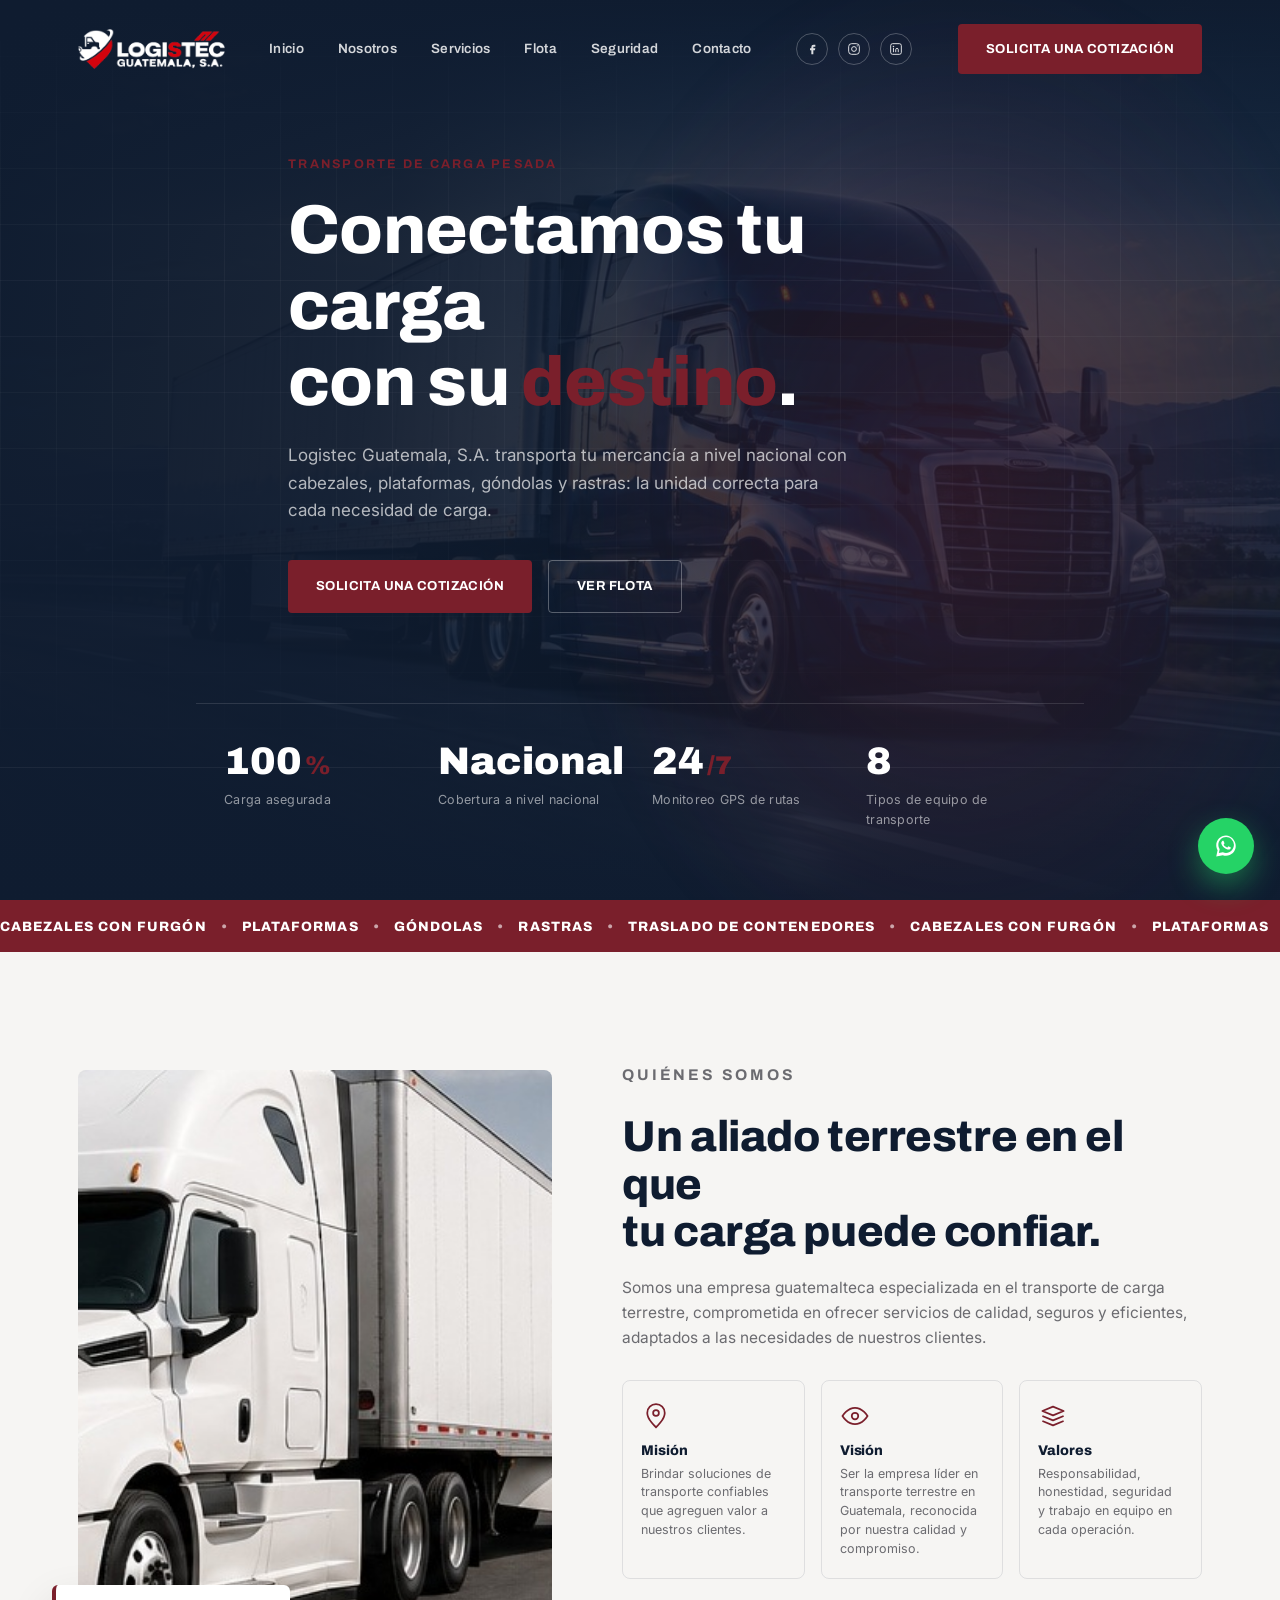
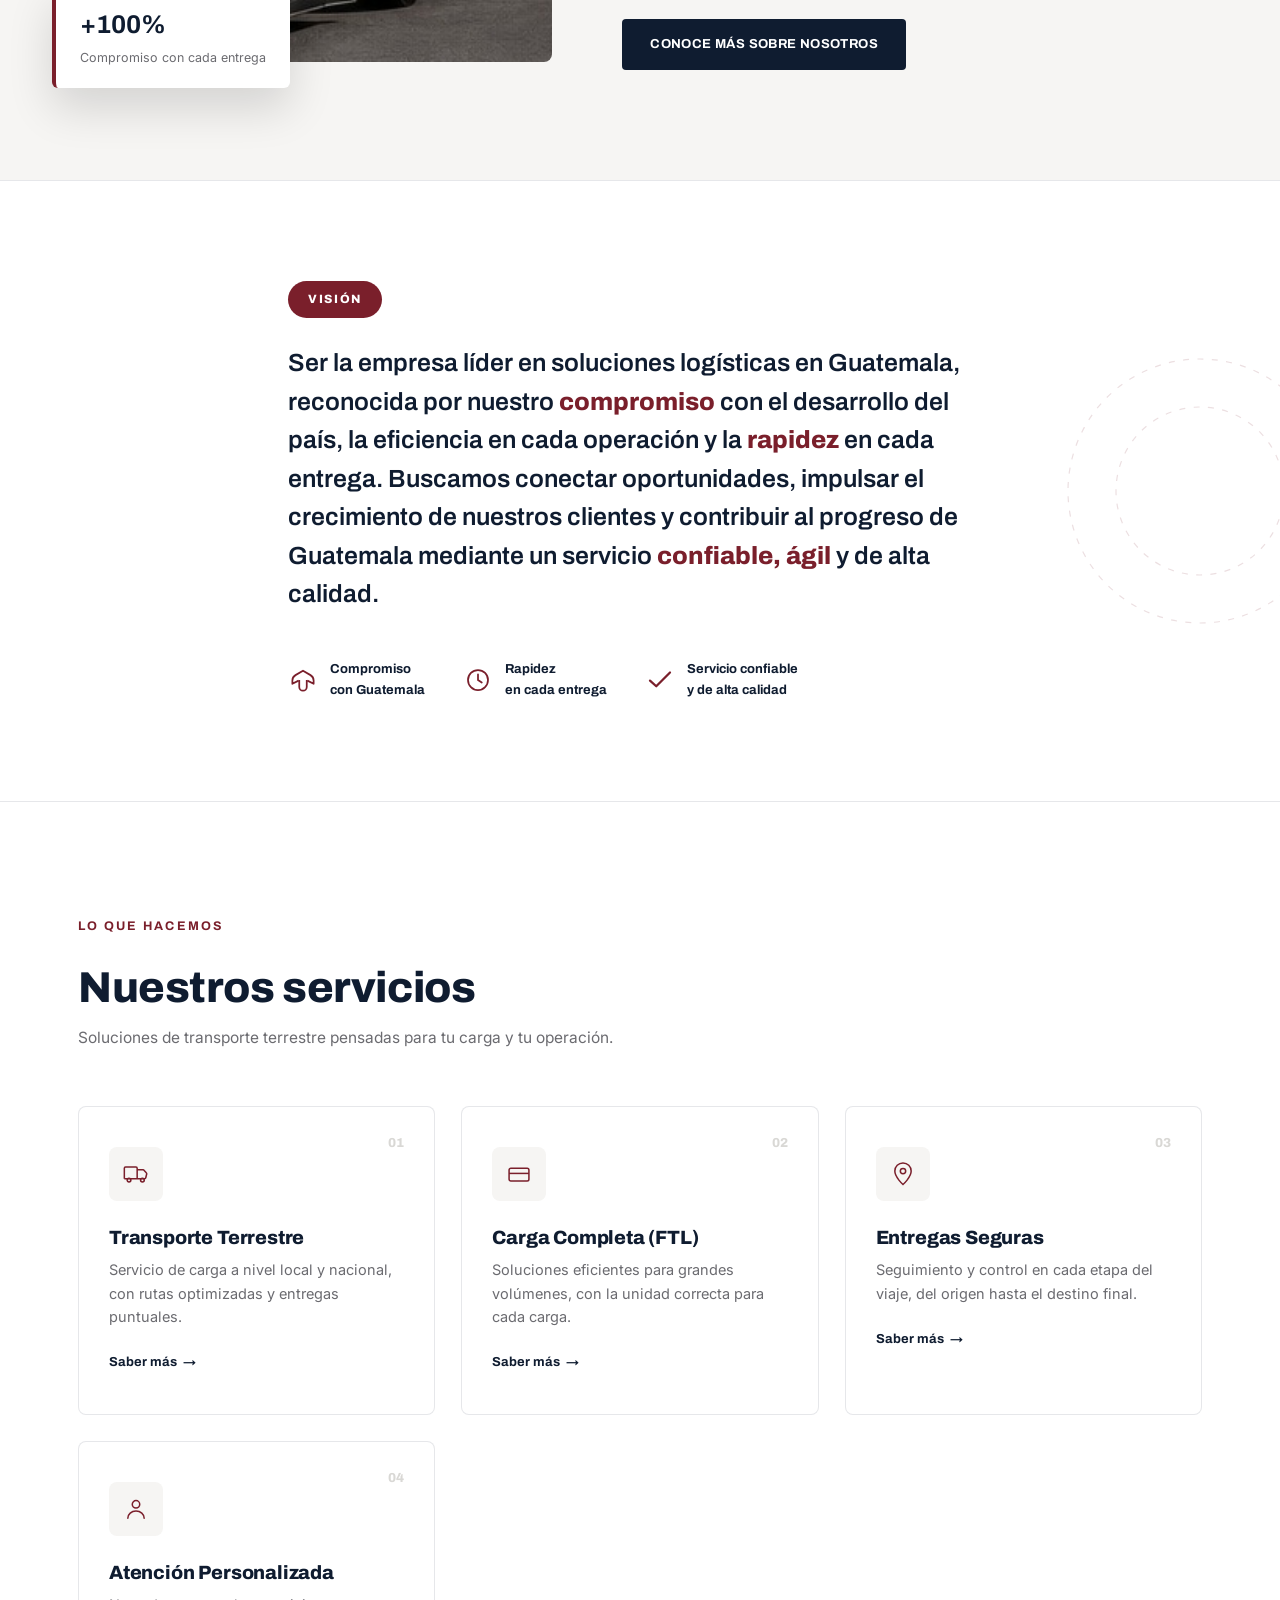
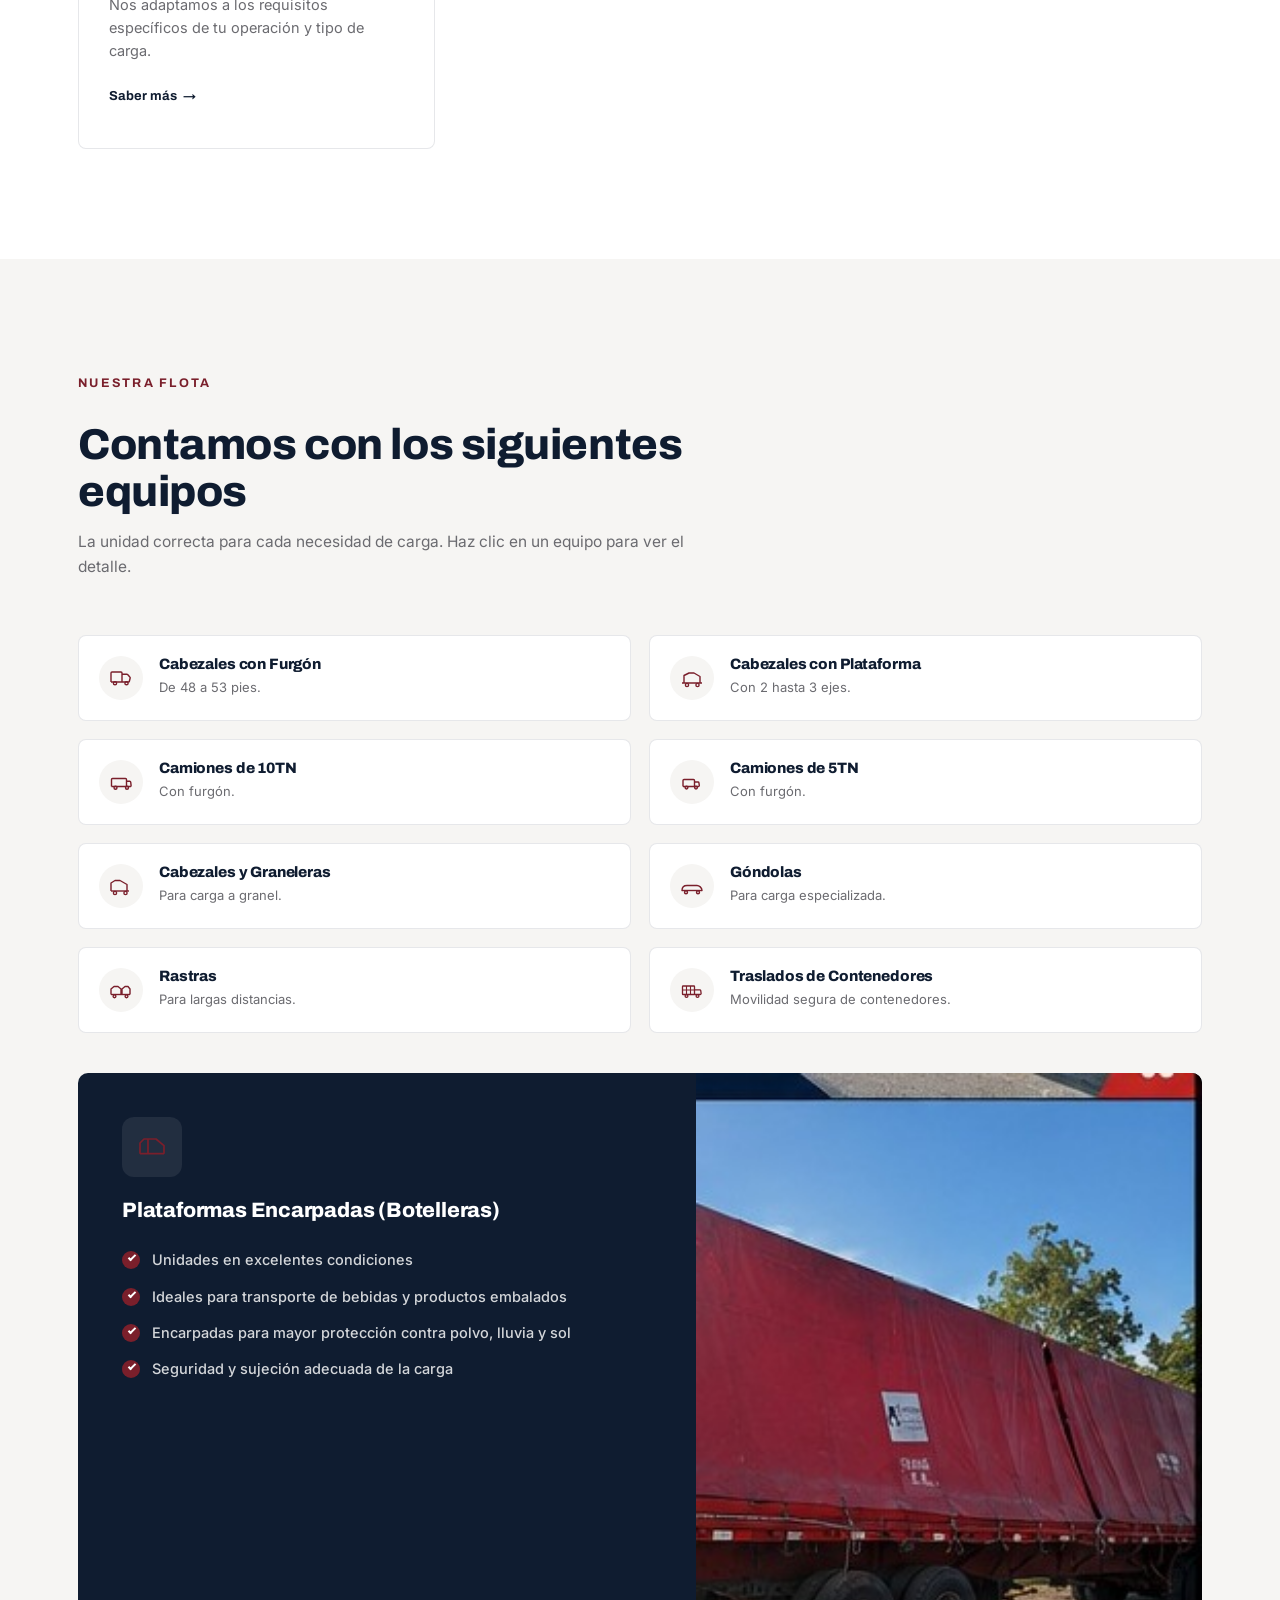
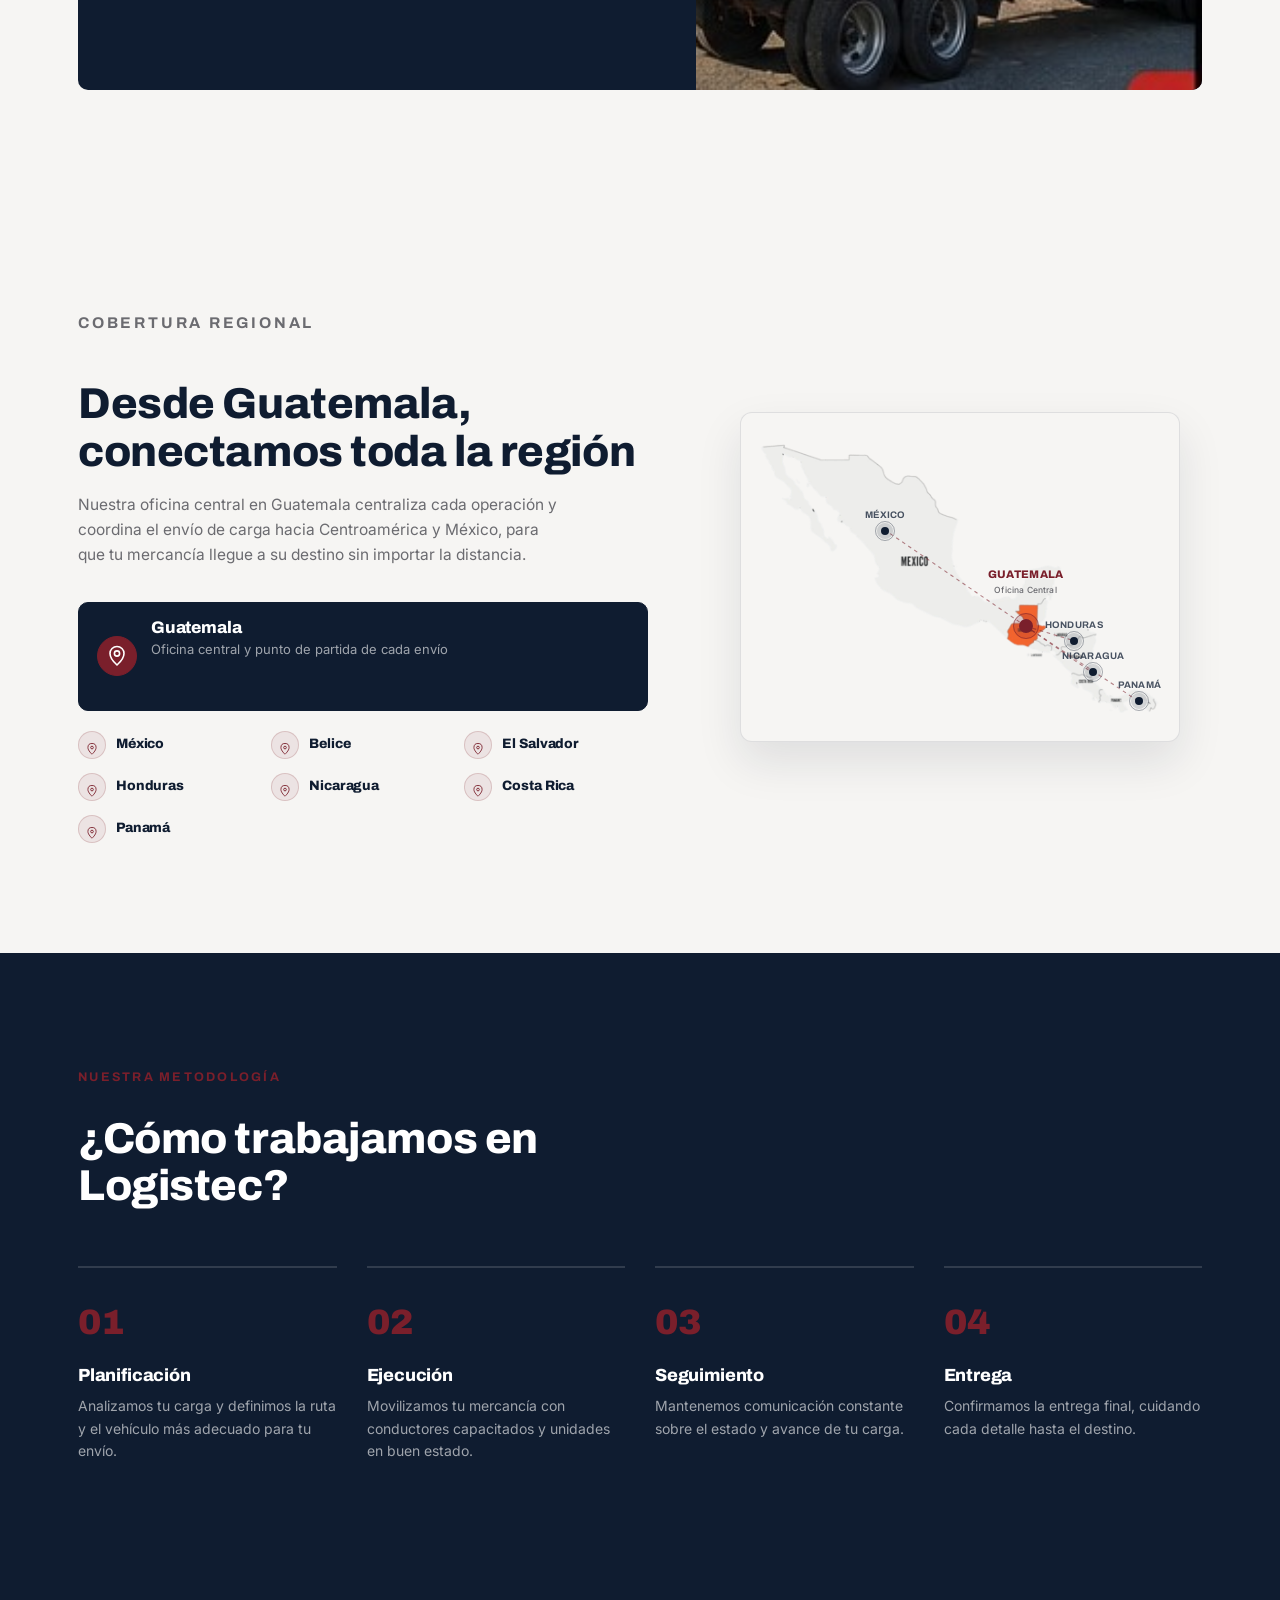
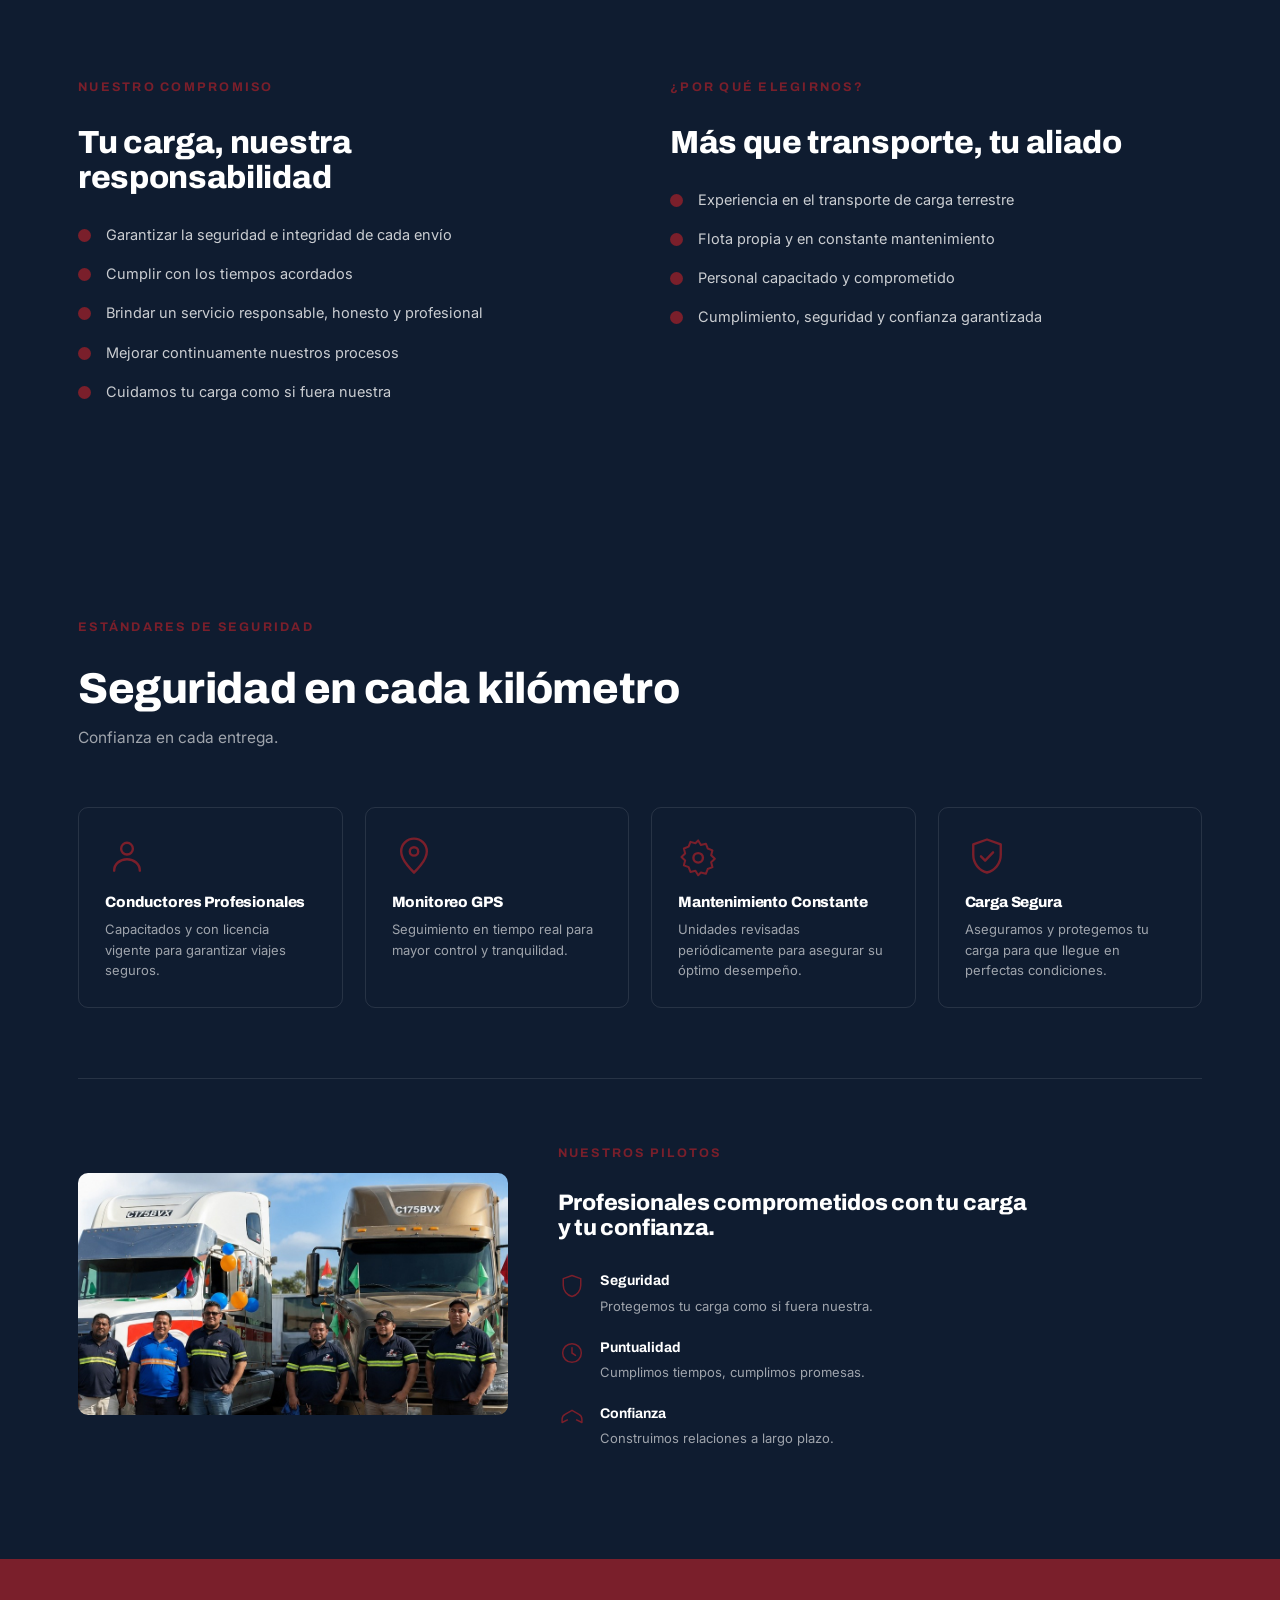
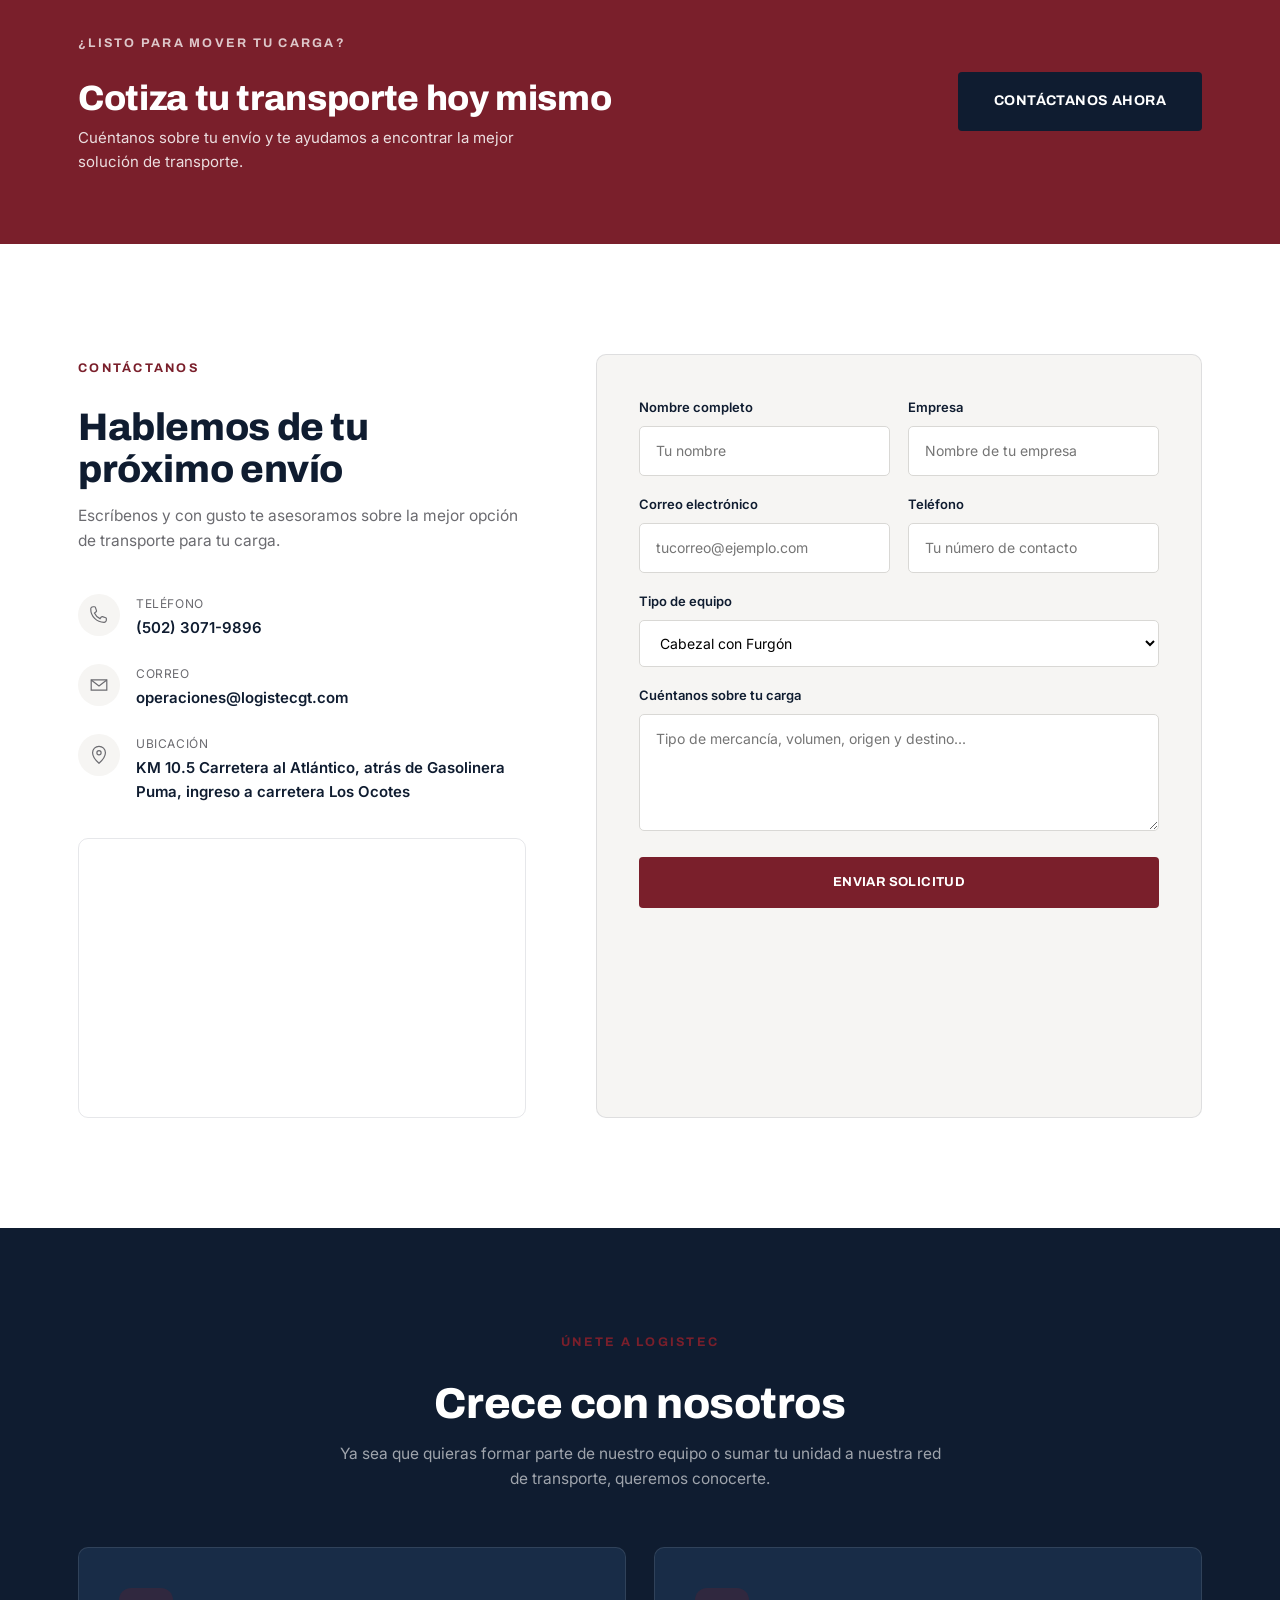
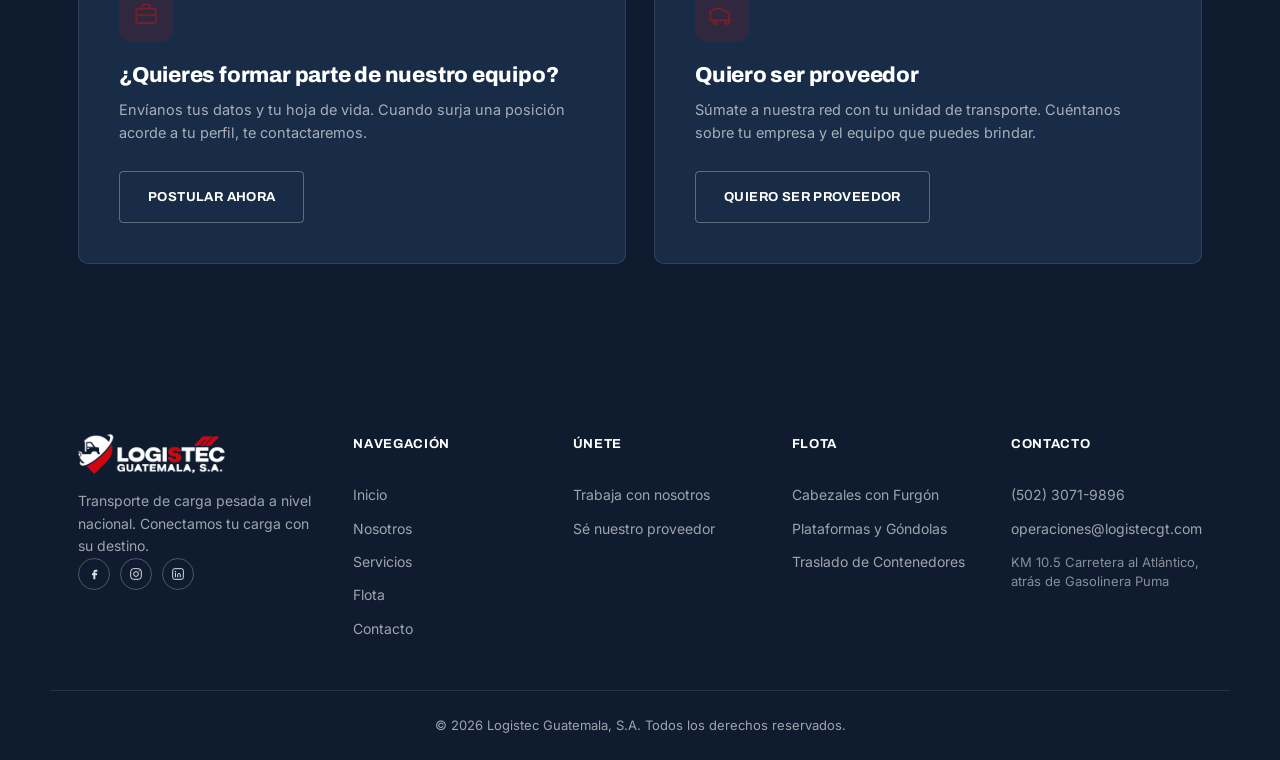
==== commit f1c63539: "Usar logistecgt.com como dominio principal" ====
--- a/index.html
+++ b/index.html
@@ -4,7 +4,21 @@
 <meta charset="UTF-8">
 <meta name="viewport" content="width=device-width, initial-scale=1.0">
 <title>Logistec Guatemala | Transporte de Carga Pesada</title>
+<meta name="google-site-verification" content="BpdxGlRQzGht1g1xFUie1-u_7kkaY4uQrIC8AtSw4Hs" />
 <meta name="description" content="Logistec Guatemala, S.A. — Transporte de carga pesada a nivel nacional. Cabezales, plataformas, góndolas, rastras y traslado de contenedores.">
+<link rel="canonical" href="https://logistecgt.com/">
+
+<meta property="og:type" content="website">
+<meta property="og:title" content="Logistec Guatemala | Transporte de Carga Pesada">
+<meta property="og:description" content="Logistec Guatemala, S.A. — Transporte de carga pesada a nivel nacional. Cabezales, plataformas, góndolas, rastras y traslado de contenedores.">
+<meta property="og:url" content="https://logistecgt.com/">
+<meta property="og:image" content="https://logistecgt.com/assets/hero-truck.jpg">
+<meta property="og:locale" content="es_GT">
+<meta name="twitter:card" content="summary_large_image">
+<meta name="twitter:title" content="Logistec Guatemala | Transporte de Carga Pesada">
+<meta name="twitter:description" content="Logistec Guatemala, S.A. — Transporte de carga pesada a nivel nacional. Cabezales, plataformas, góndolas, rastras y traslado de contenedores.">
+<meta name="twitter:image" content="https://logistecgt.com/assets/hero-truck.jpg">
+
 <link rel="preconnect" href="https://fonts.googleapis.com">
 <link rel="preconnect" href="https://fonts.gstatic.com" crossorigin>
 <link href="https://fonts.googleapis.com/css2?family=Archivo:wght@400;500;600;700;800;900&family=Inter:wght@300;400;500;600;700&display=swap" rel="stylesheet">
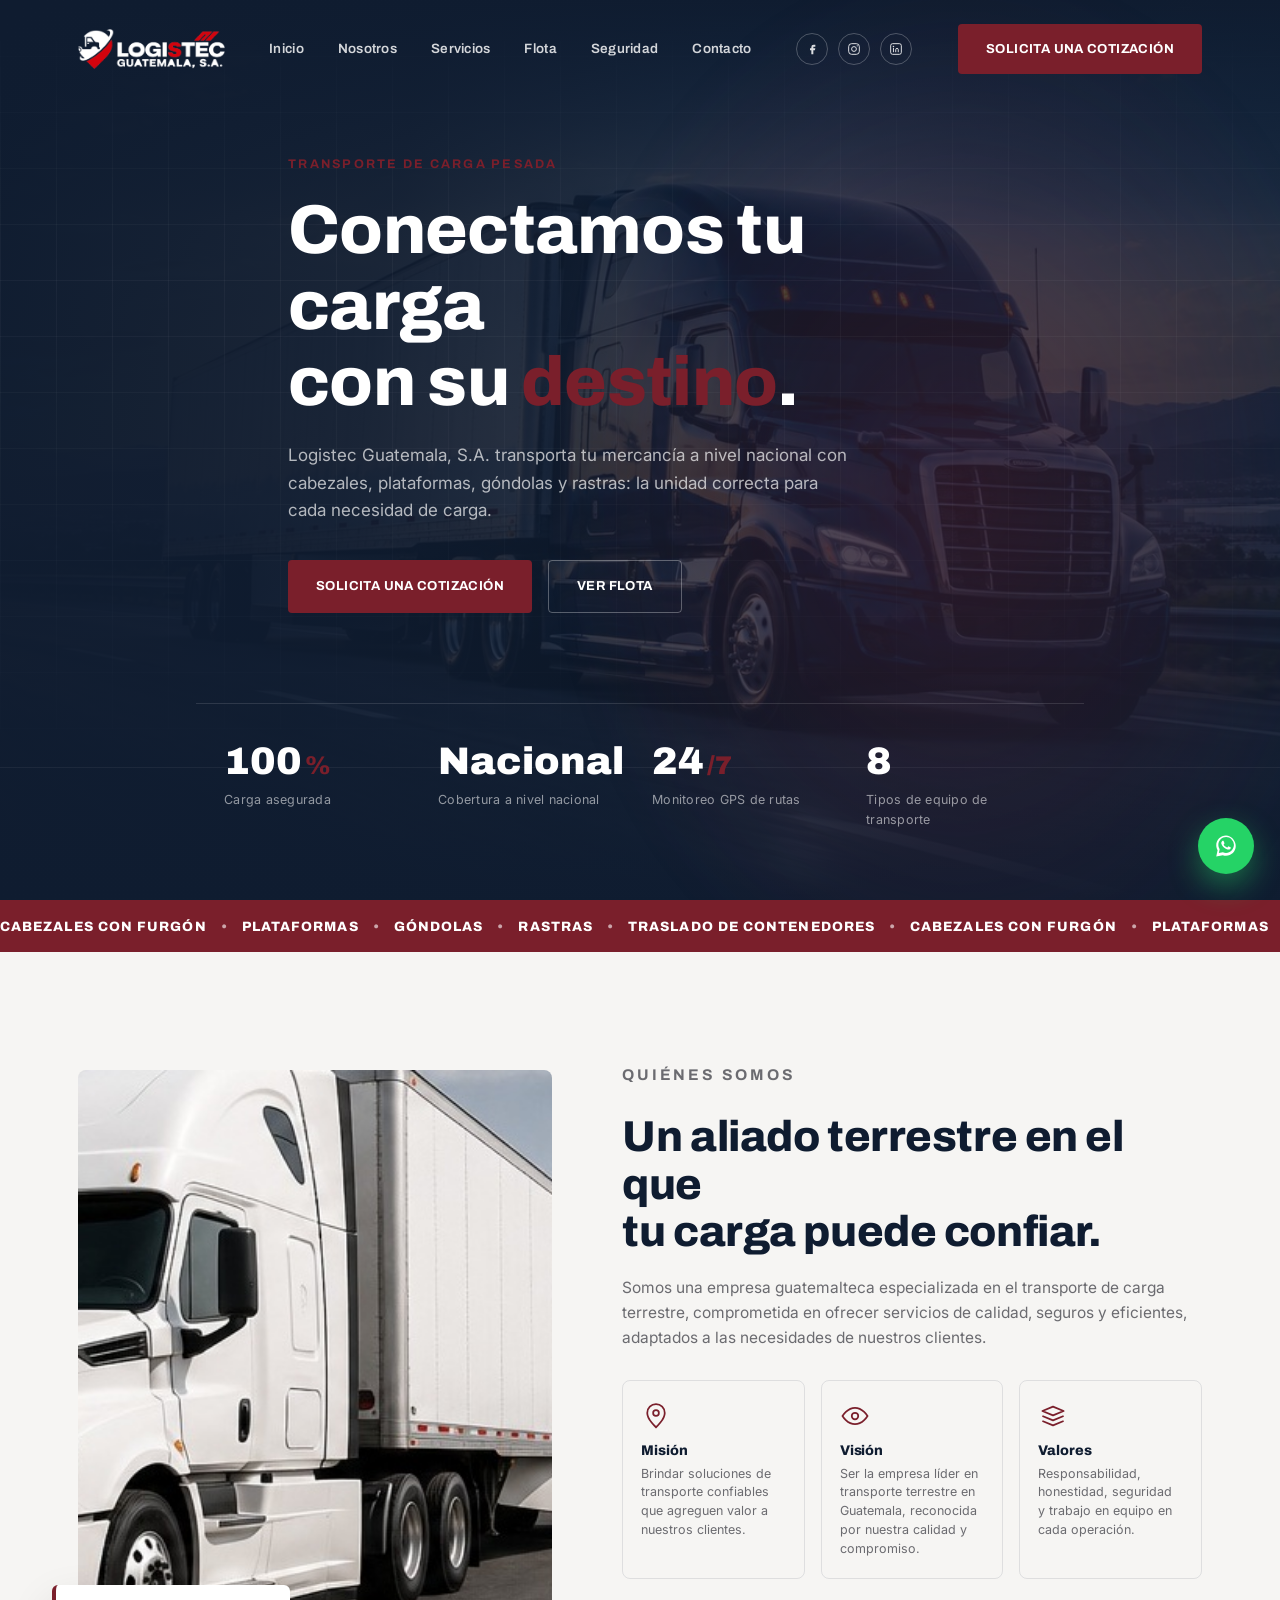
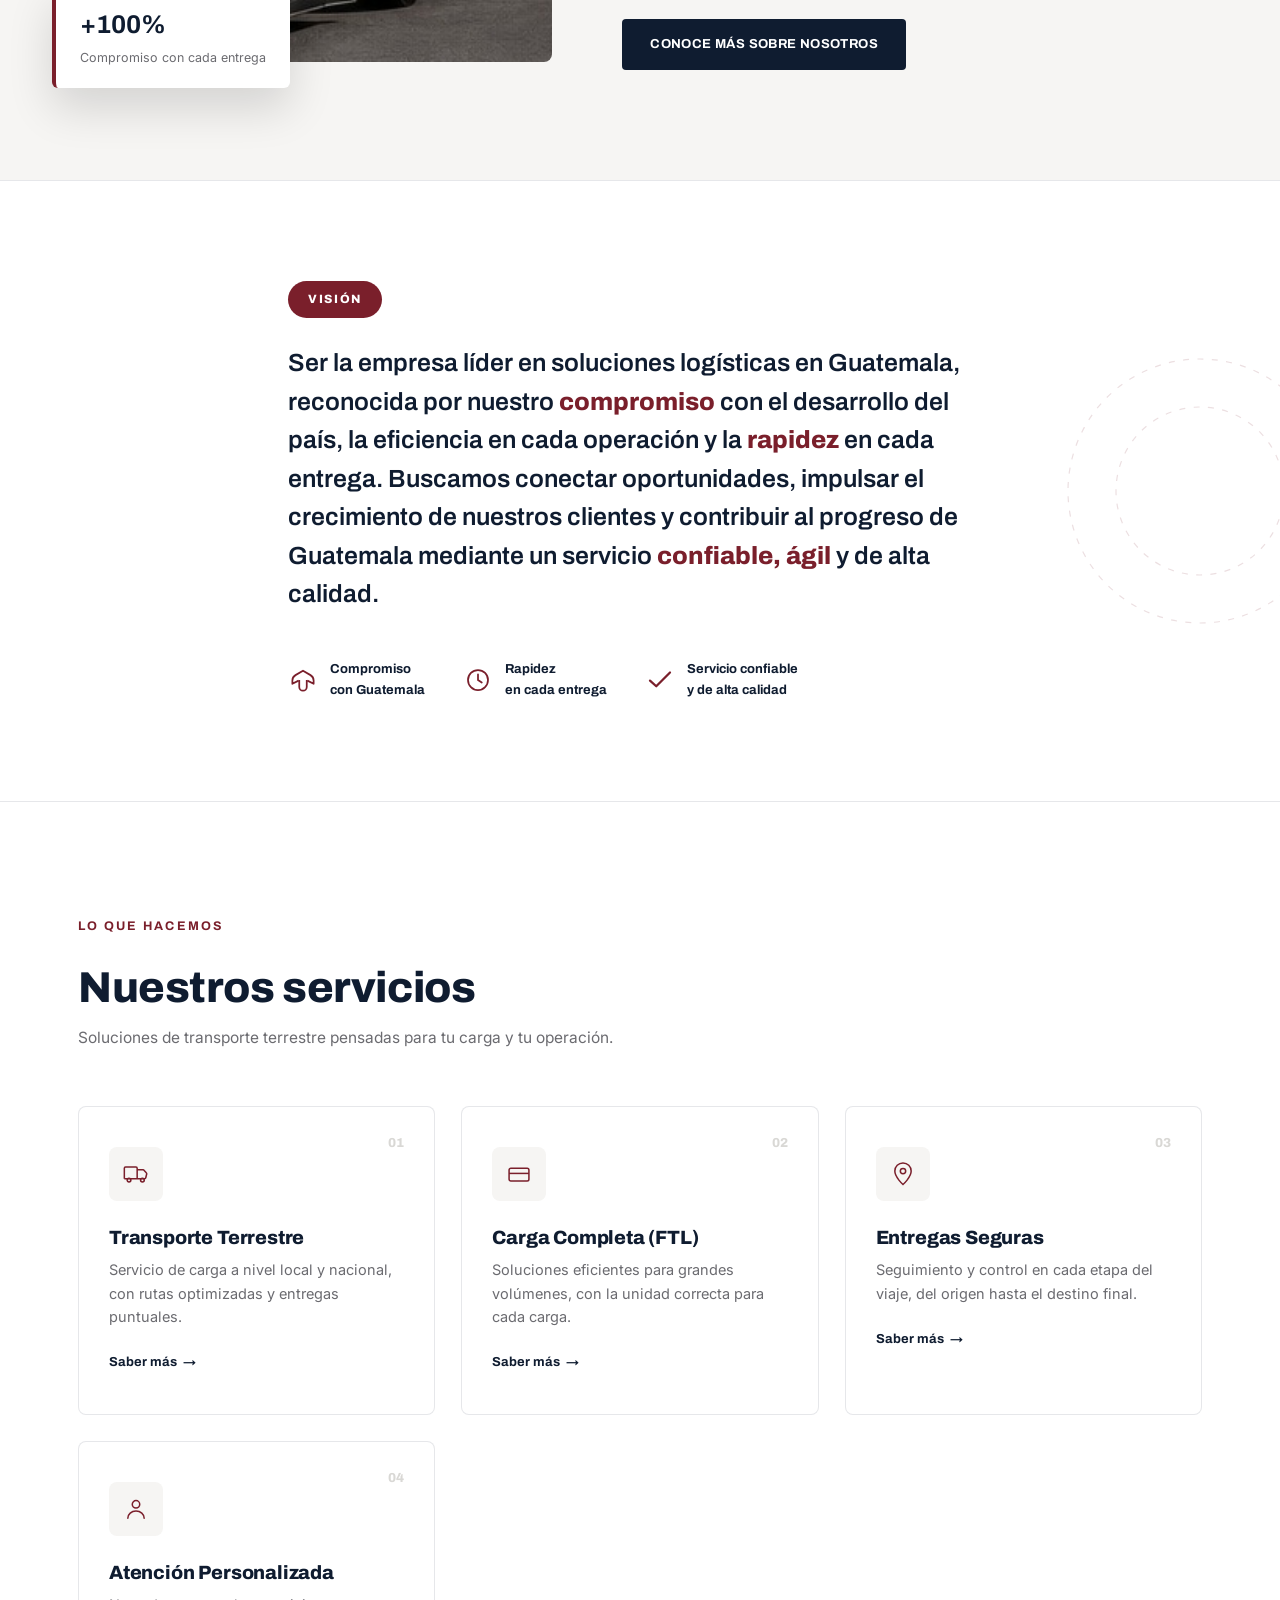
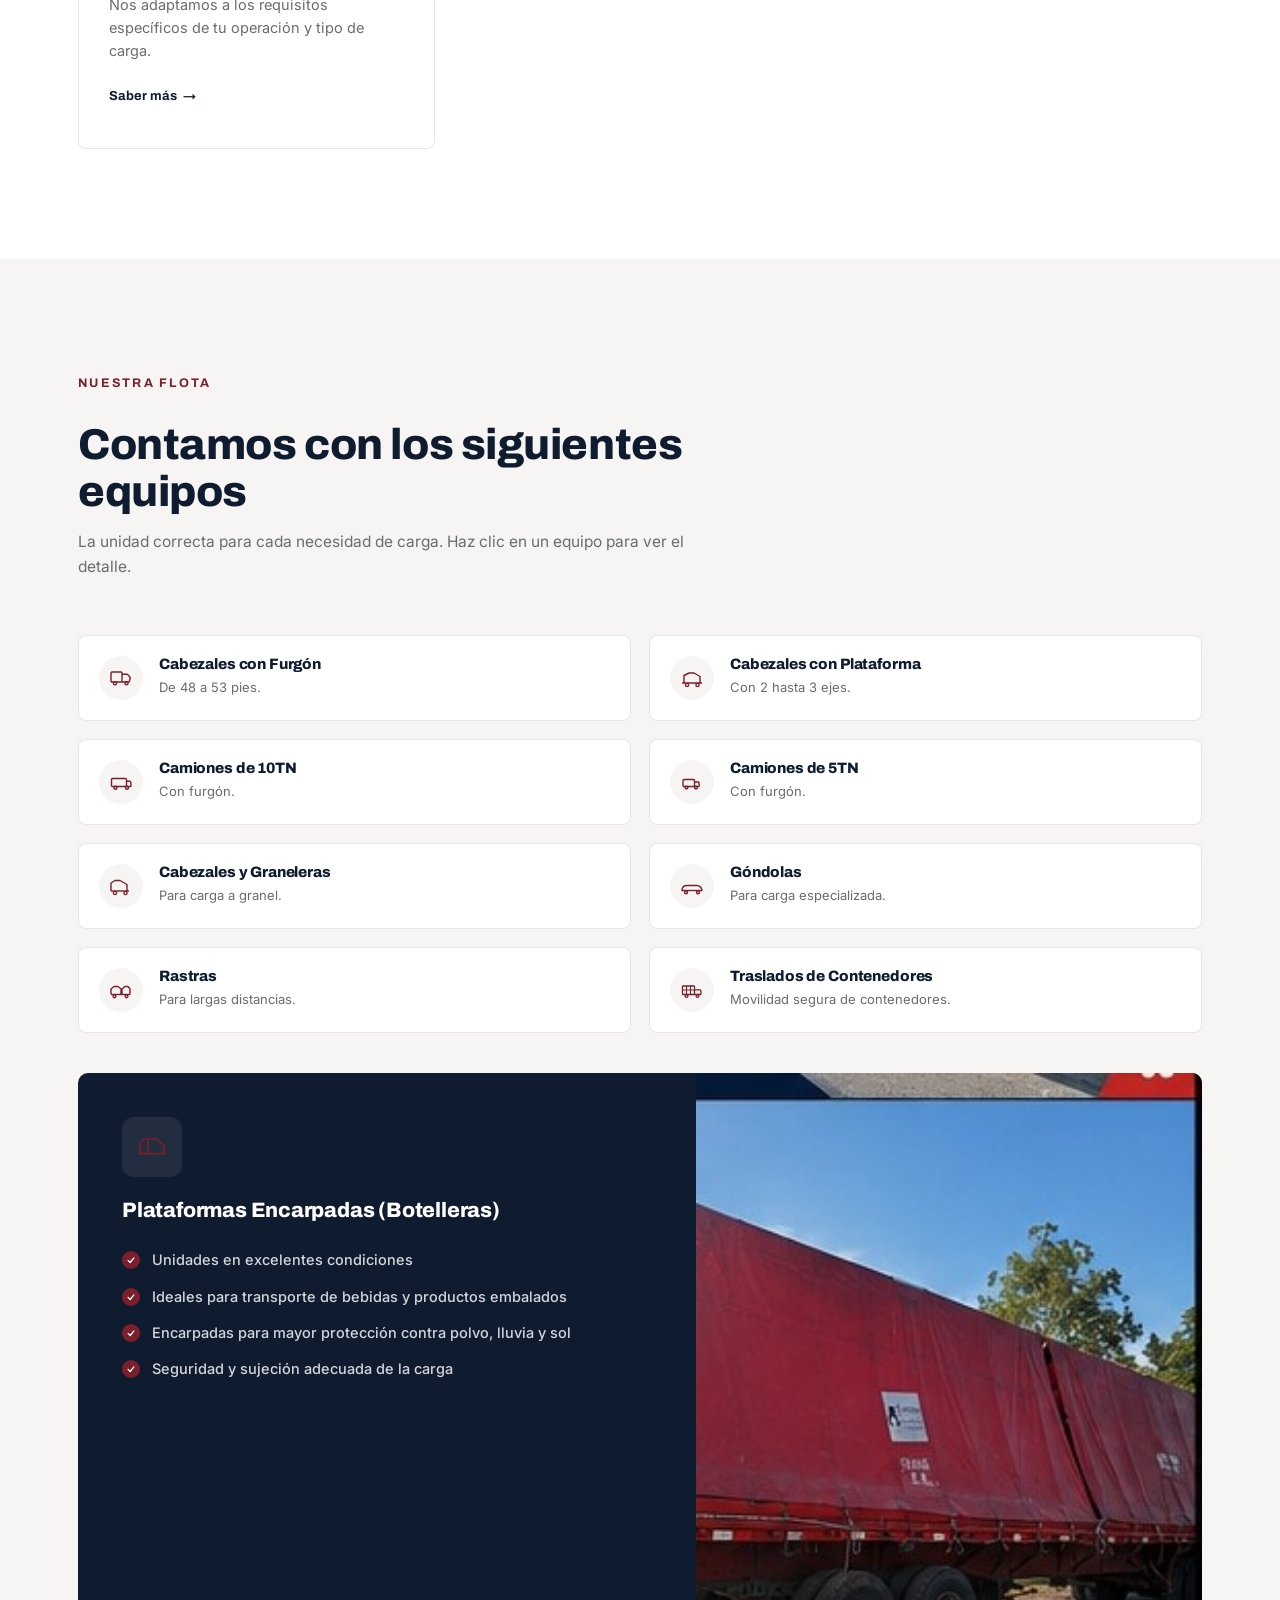
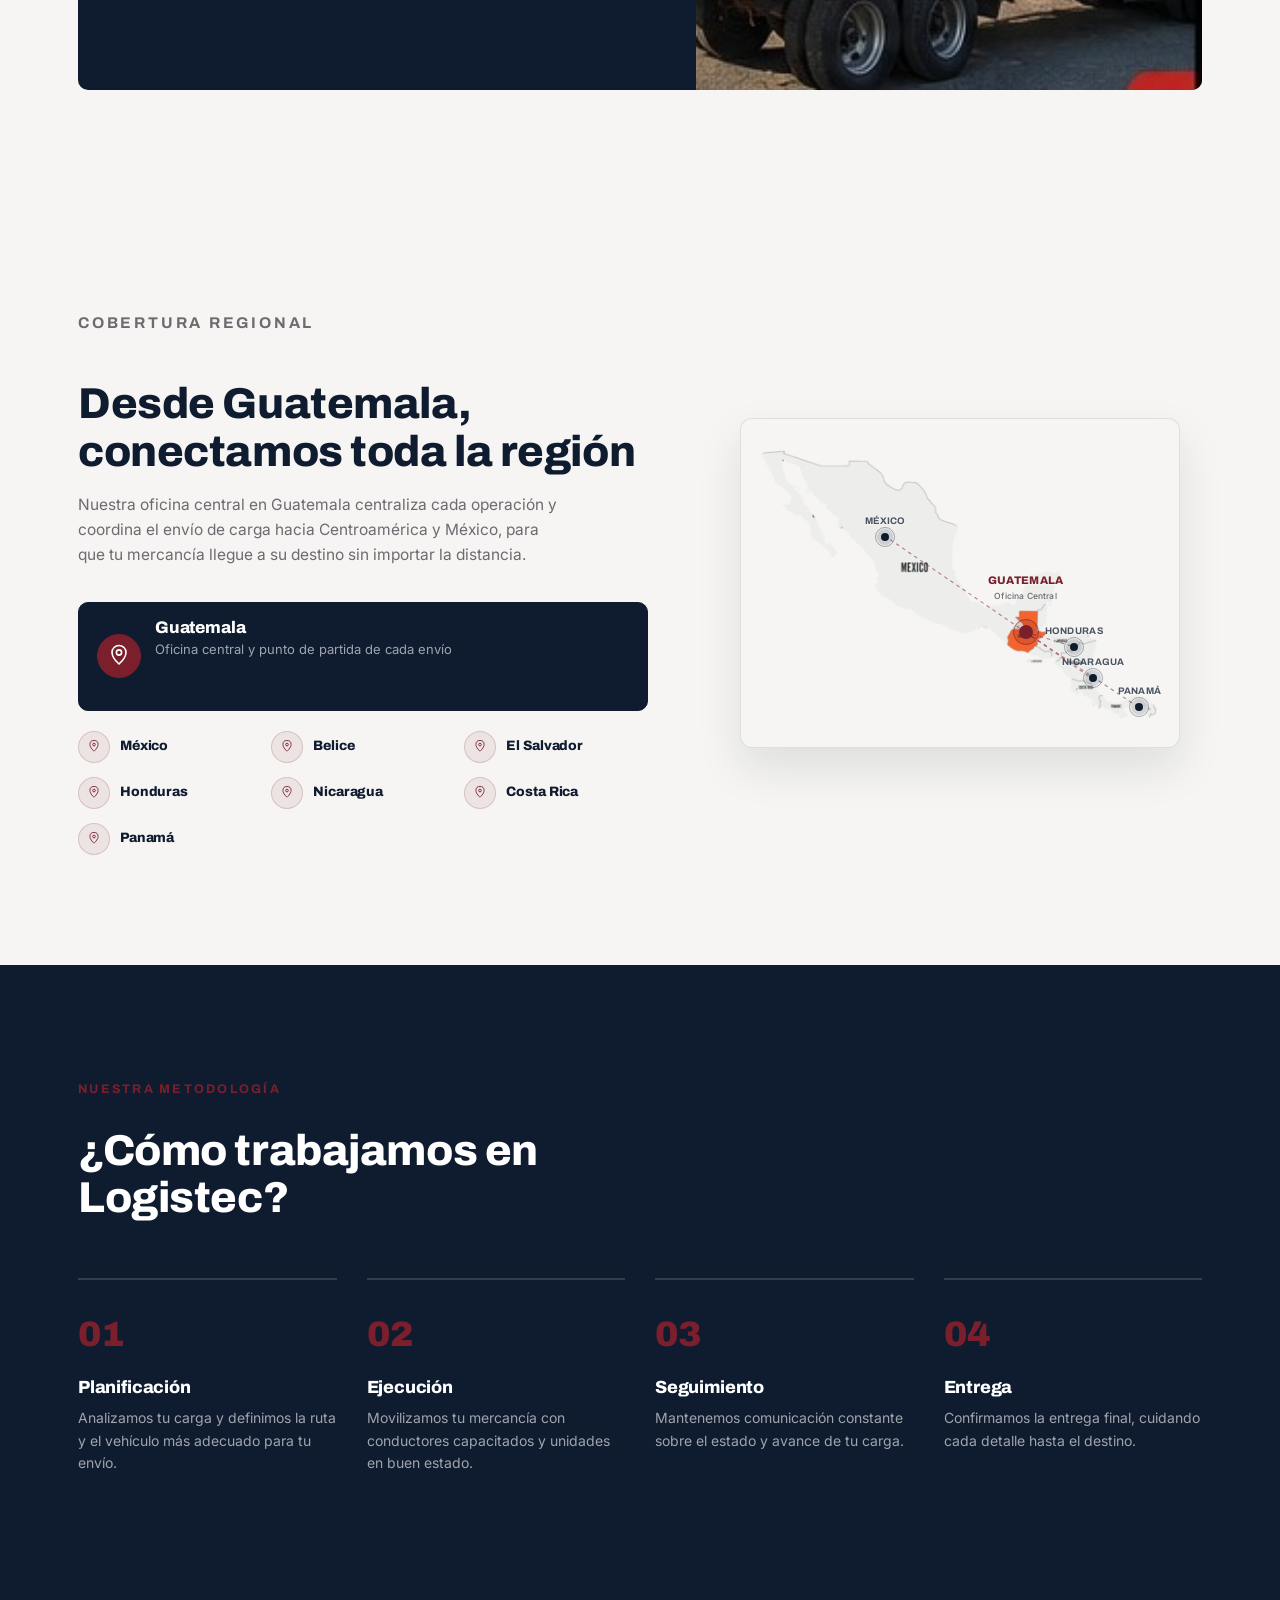
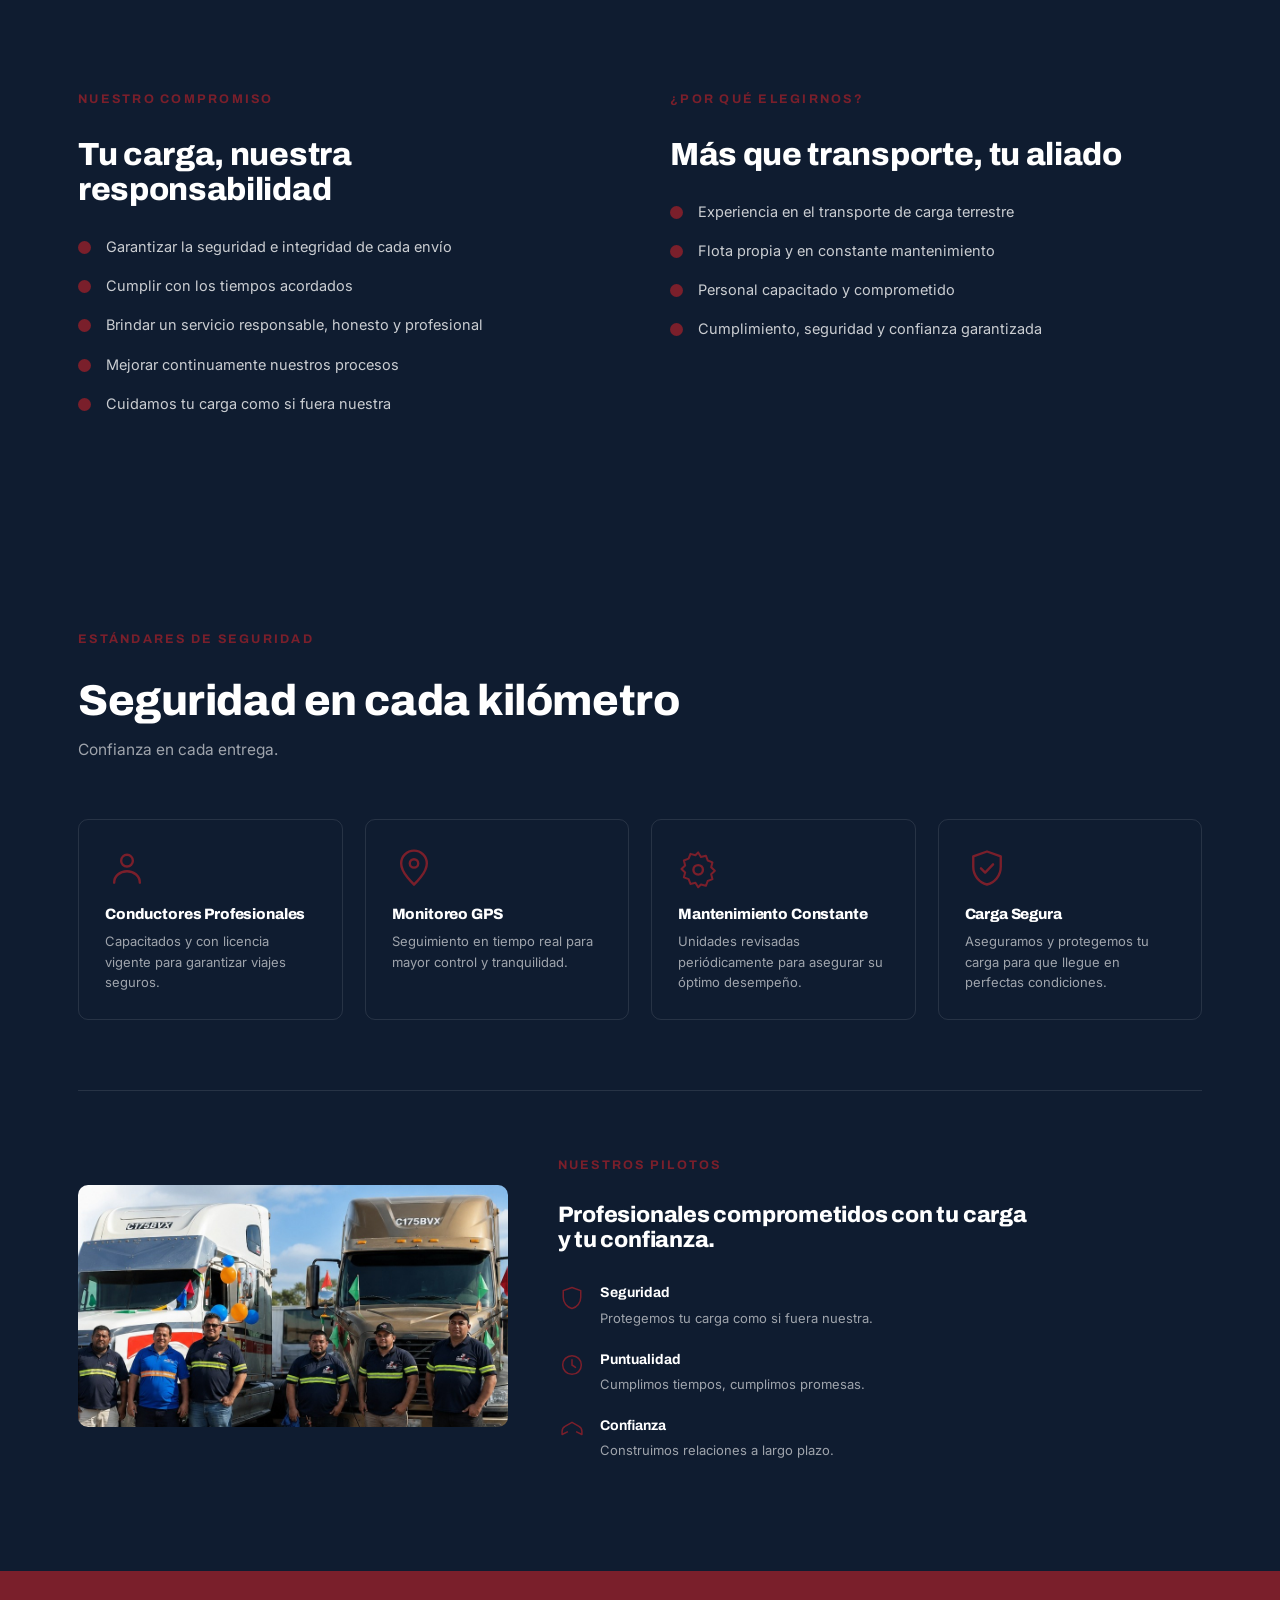
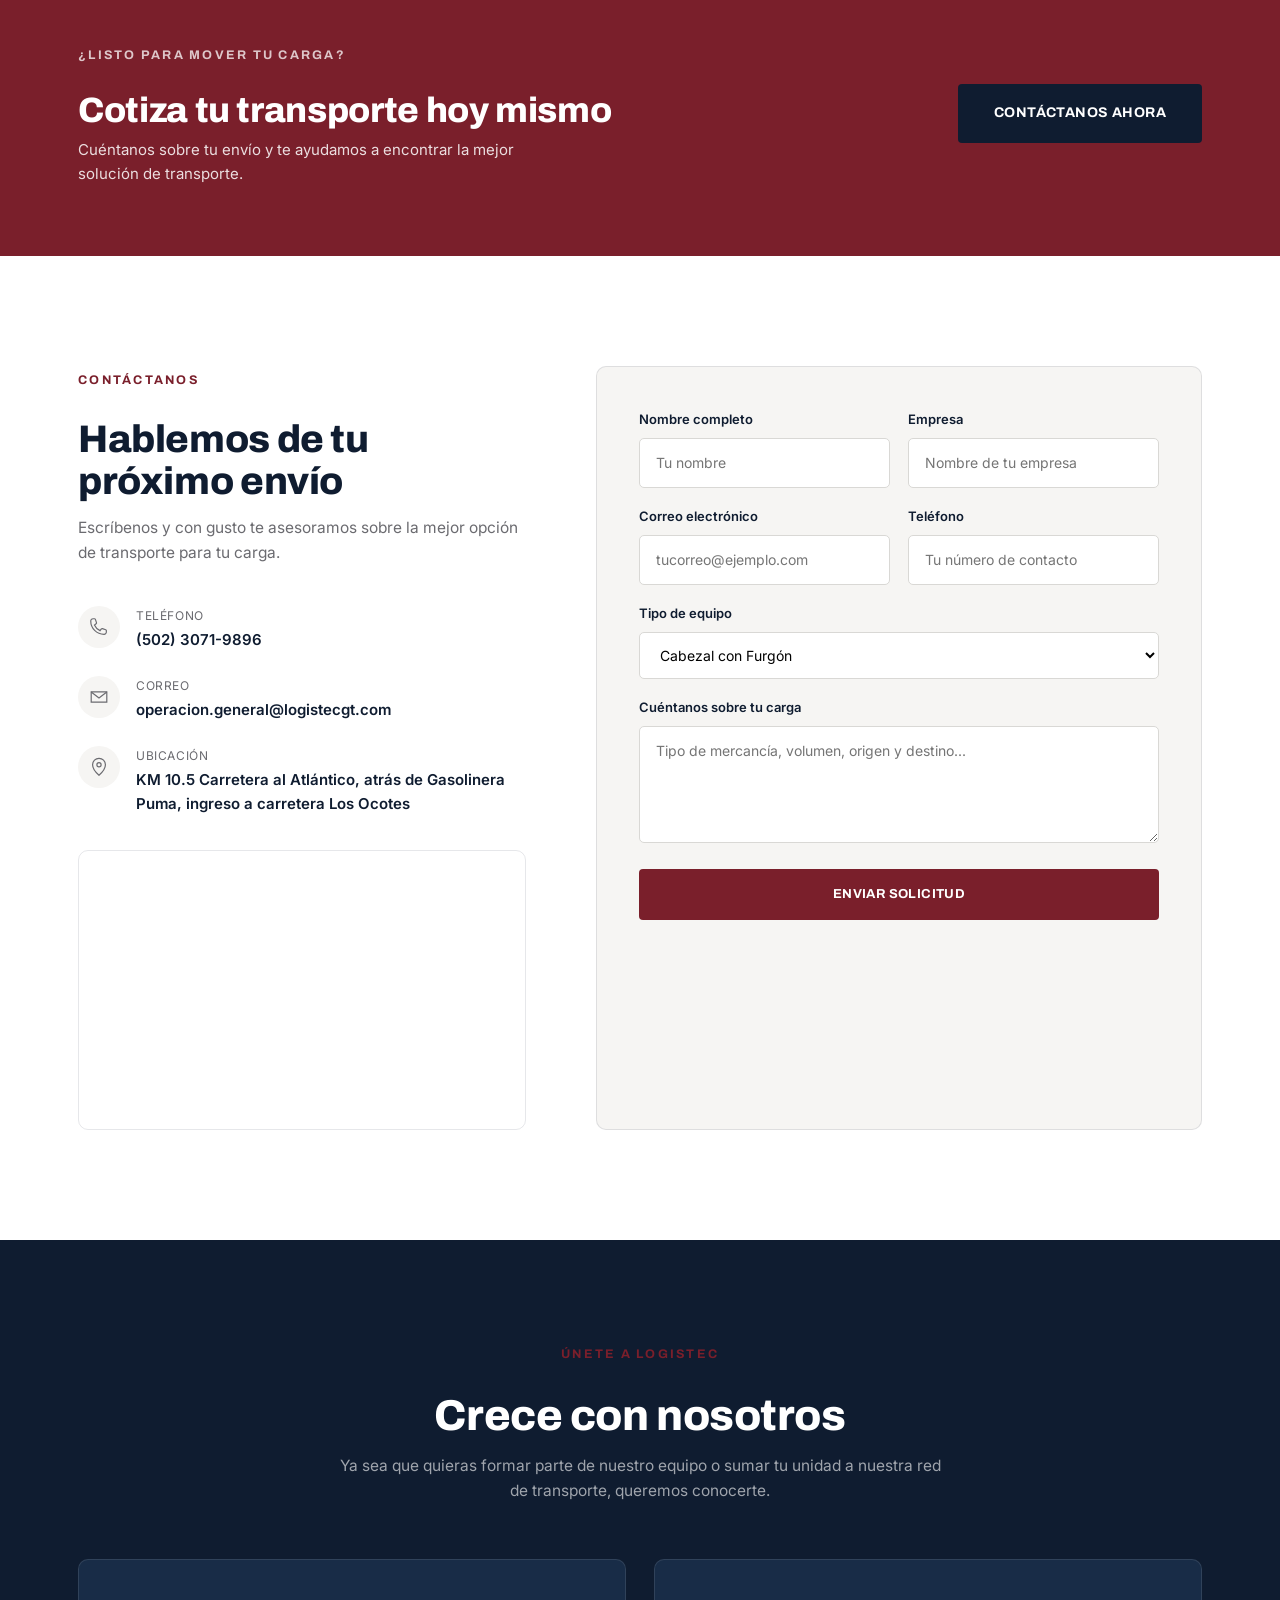
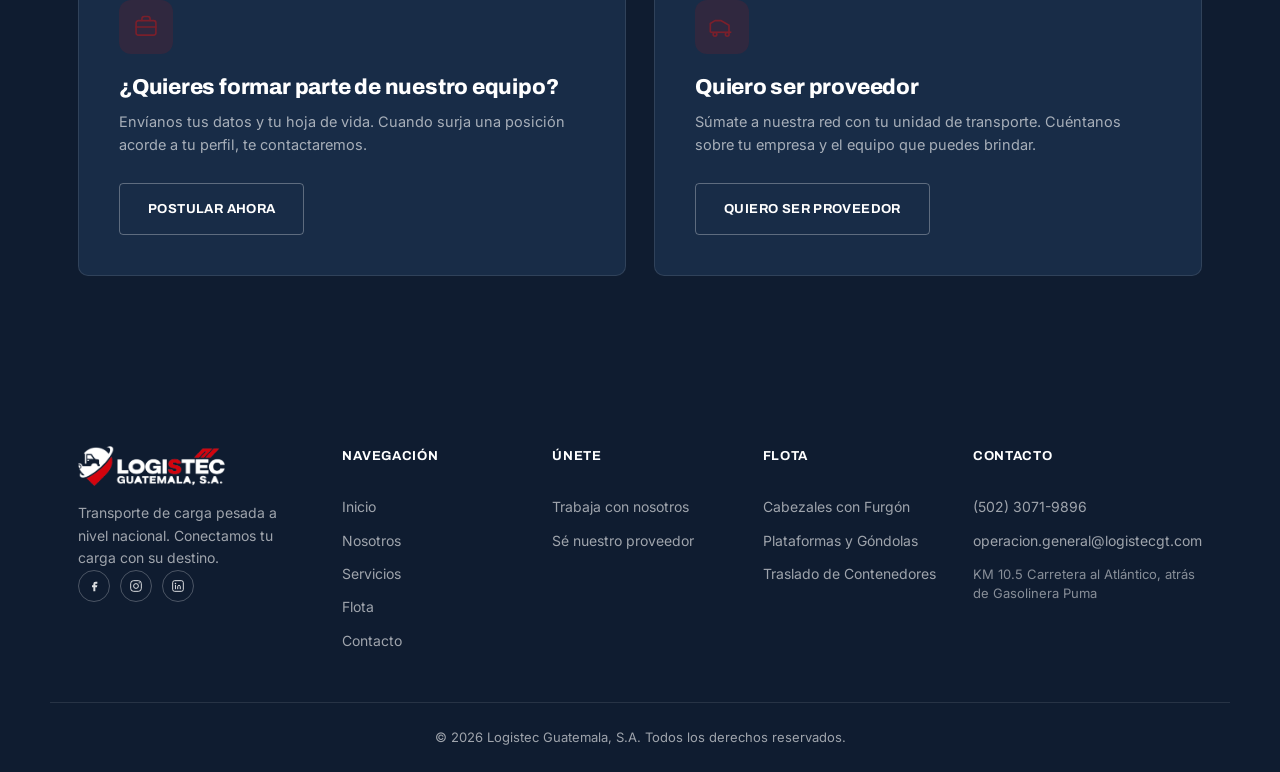
==== commit af02d2ba: "Cambiar correo de contacto y agregar fotos de flota faltantes" ====
--- a/index.html
+++ b/index.html
@@ -304,25 +304,25 @@
         </span>
         <div><h4>Camiones de 5TN</h4><p>Con furgón.</p></div>
       </button>
-      <button type="button" class="fleet-item" data-title="Cabezales y Graneleras" data-desc="Unidades especializadas para el transporte de carga a granel, como granos y materiales sueltos.">
+      <button type="button" class="fleet-item" data-img="assets/flota/cabezales-graneleras.webp" data-title="Cabezales y Graneleras" data-desc="Unidades especializadas para el transporte de carga a granel, como granos y materiales sueltos.">
         <span class="fleet-icon">
           <svg viewBox="0 0 24 24" fill="none"><path d="M2 17V9l4-2.5h5l7 4V17" stroke="currentColor" stroke-width="1.4" stroke-linejoin="round"/><path d="M2 17h18" stroke="currentColor" stroke-width="1.4"/><circle cx="6" cy="19" r="1.6" stroke="currentColor" stroke-width="1.4"/><circle cx="16.5" cy="19" r="1.6" stroke="currentColor" stroke-width="1.4"/></svg>
         </span>
         <div><h4>Cabezales y Graneleras</h4><p>Para carga a granel.</p></div>
       </button>
-      <button type="button" class="fleet-item" data-title="Góndolas" data-desc="Plataformas tipo góndola para el transporte de carga especializada y de dimensiones especiales.">
+      <button type="button" class="fleet-item" data-img="assets/flota/gondolas.webp" data-title="Góndolas" data-desc="Plataformas tipo góndola para el transporte de carga especializada y de dimensiones especiales.">
         <span class="fleet-icon">
           <svg viewBox="0 0 24 24" fill="none"><path d="M2 16.5c0-3 2-5 5-5h10c2 0 5 2 5 5" stroke="currentColor" stroke-width="1.4" stroke-linecap="round"/><path d="M2 16.5h20" stroke="currentColor" stroke-width="1.4"/><circle cx="6" cy="18.3" r="1.5" stroke="currentColor" stroke-width="1.4"/><circle cx="18" cy="18.3" r="1.5" stroke="currentColor" stroke-width="1.4"/></svg>
         </span>
         <div><h4>Góndolas</h4><p>Para carga especializada.</p></div>
       </button>
-      <button type="button" class="fleet-item" data-title="Rastras" data-desc="Cabezales con rastra (cama baja de gran capacidad) para el traslado de carga pesada en trayectos de larga distancia.">
+      <button type="button" class="fleet-item" data-img="assets/flota/rastras.webp" data-title="Rastras" data-desc="Cabezales con rastra (cama baja de gran capacidad) para el traslado de carga pesada en trayectos de larga distancia.">
         <span class="fleet-icon">
           <svg viewBox="0 0 24 24" fill="none"><path d="M2 16.5V11l3-2.5h4l3 2.5v5.5M13 16.5V11l3-2.5h3l2 2.5v5.5" stroke="currentColor" stroke-width="1.4" stroke-linejoin="round"/><path d="M2 16.5h19" stroke="currentColor" stroke-width="1.4"/><circle cx="5.5" cy="18.3" r="1.4" stroke="currentColor" stroke-width="1.4"/><circle cx="17.5" cy="18.3" r="1.4" stroke="currentColor" stroke-width="1.4"/></svg>
         </span>
         <div><h4>Rastras</h4><p>Para largas distancias.</p></div>
       </button>
-      <button type="button" class="fleet-item" data-title="Traslados de Contenedores" data-desc="Servicio de traslado de contenedores con el equipo adecuado para su movilización segura hacia y desde puerto.">
+      <button type="button" class="fleet-item" data-img="assets/flota/traslado-contenedores.webp" data-title="Traslados de Contenedores" data-desc="Servicio de traslado de contenedores con el equipo adecuado para su movilización segura hacia y desde puerto.">
         <span class="fleet-icon">
           <svg viewBox="0 0 24 24" fill="none"><rect x="2.5" y="8" width="12" height="8.5" rx="0.6" stroke="currentColor" stroke-width="1.3"/><path d="M2.5 12h12M6.5 8v8.5M10.5 8v8.5" stroke="currentColor" stroke-width="1.1"/><path d="M14.5 16.5h5.6a1 1 0 0 0 1-1.15l-.35-2.7a1 1 0 0 0-1-.85H14.5" stroke="currentColor" stroke-width="1.3" stroke-linejoin="round"/><circle cx="6.5" cy="18" r="1.4" stroke="currentColor" stroke-width="1.3"/><circle cx="17.5" cy="18" r="1.4" stroke="currentColor" stroke-width="1.3"/></svg>
         </span>
@@ -604,7 +604,7 @@
           <span class="info-icon">
             <svg viewBox="0 0 24 24" fill="none"><path d="M3.5 6.5h17v11h-17v-11Z" stroke="currentColor" stroke-width="1.3"/><path d="M3.5 6.5 12 13l8.5-6.5" stroke="currentColor" stroke-width="1.3" stroke-linejoin="round"/></svg>
           </span>
-          <div><span>Correo</span><p>operaciones@logistecgt.com</p></div>
+          <div><span>Correo</span><p>operacion.general@logistecgt.com</p></div>
         </div>
         <div class="info-item">
           <span class="info-icon">
@@ -744,7 +744,7 @@
     <div class="footer-col">
       <h5>Contacto</h5>
       <a href="tel:+50230719896">(502) 3071-9896</a>
-      <a href="mailto:operaciones@logistecgt.com">operaciones@logistecgt.com</a>
+      <a href="mailto:operacion.general@logistecgt.com">operacion.general@logistecgt.com</a>
       <span class="footer-address">KM 10.5 Carretera al Atlántico, atrás de Gasolinera Puma</span>
     </div>
   </div>
--- a/css/style.css
+++ b/css/style.css
@@ -271,11 +271,8 @@
 .check-list li::before{
   content: ''; position: absolute; left: 0; top: 3px; width: 18px; height: 18px;
   border-radius: 50%; background: var(--red);
-}
-.check-list li::after{
-  content: ''; position: absolute; left: 6px; top: 7px; width: 8px; height: 4px;
-  border-left: 2px solid var(--white); border-bottom: 2px solid var(--white);
-  transform: rotate(-45deg);
+  background-image: url("data:image/svg+xml,%3Csvg xmlns='http://www.w3.org/2000/svg' viewBox='0 0 24 24' fill='none' stroke='white' stroke-width='3' stroke-linecap='round' stroke-linejoin='round'%3E%3Cpolyline points='5 13 10 18 19 7'%3E%3C/polyline%3E%3C/svg%3E");
+  background-repeat: no-repeat; background-position: center; background-size: 10px 10px;
 }
 
 /* ==========================================================================
@@ -350,9 +347,11 @@
 .coverage-list{ display: flex; flex-direction: column; gap: 16px; }
 .coverage-item{ display: flex; gap: 14px; align-items: center; }
 .coverage-pin{
-  width: 34px; height: 34px; border-radius: 50%; padding: 7px; flex-shrink: 0;
+  width: 38px; height: 38px; border-radius: 50%; padding: 9px; flex-shrink: 0;
   color: var(--red); background: rgba(122,31,43,0.08); border: 1px solid rgba(122,31,43,0.18);
-}
+  display: flex; align-items: center; justify-content: center;
+}
+.coverage-pin svg{ transform: translateY(-1px); }
 .coverage-item h4{ font-family: var(--ff-head); font-size: 0.95rem; }
 .coverage-item p{ color: var(--grey); font-size: 13px; margin-top: 2px; }
 
@@ -363,13 +362,13 @@
 .coverage-item--hub h4{ color: var(--white); font-size: 1.05rem; }
 .coverage-item--hub p{ color: rgba(255,255,255,0.6); }
 .coverage-pin--hub{
-  width: 40px; height: 40px; color: var(--white); background: var(--red);
+  width: 44px; height: 44px; color: var(--white); background: var(--red);
   border-color: var(--red);
 }
 
 .coverage-grid{ display: grid; grid-template-columns: repeat(3, 1fr); gap: 14px 10px; }
 .coverage-grid .coverage-item{ gap: 10px; }
-.coverage-grid .coverage-pin{ width: 28px; height: 28px; padding: 6px; }
+.coverage-grid .coverage-pin{ width: 32px; height: 32px; padding: 8px; }
 .coverage-grid h4{ font-size: 0.85rem; }
 
 .coverage-map{ display: flex; justify-content: center; }
@@ -466,6 +465,7 @@
 .fleet-feature-icon{
   width: 60px; height: 60px; border-radius: 12px; background: rgba(255,255,255,0.08);
   color: var(--red); padding: 14px; flex-shrink: 0; margin-bottom: 22px;
+  display: flex; align-items: center; justify-content: center;
 }
 .fleet-feature-content h3{ color: var(--white); font-size: 1.3rem; margin-bottom: 18px; }
 .fleet-feature .check-list li{ color: rgba(255,255,255,0.82); }
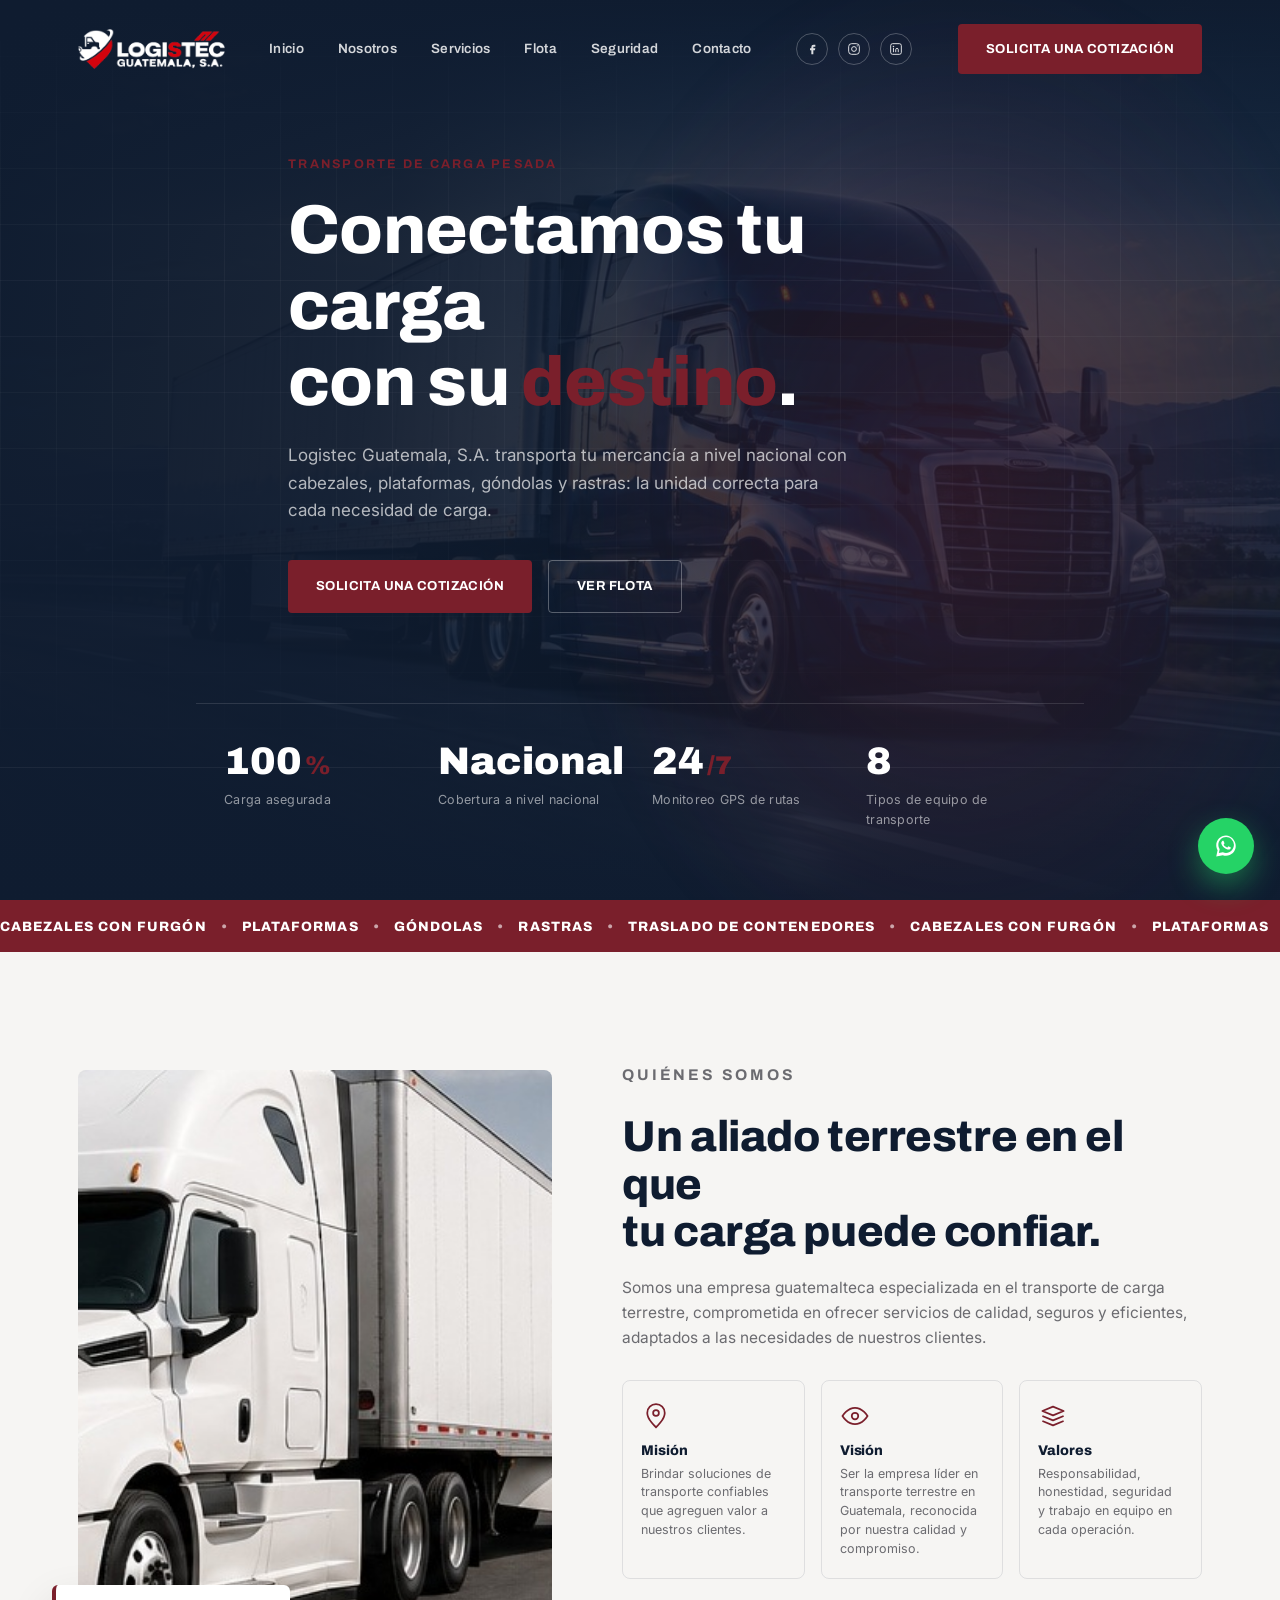
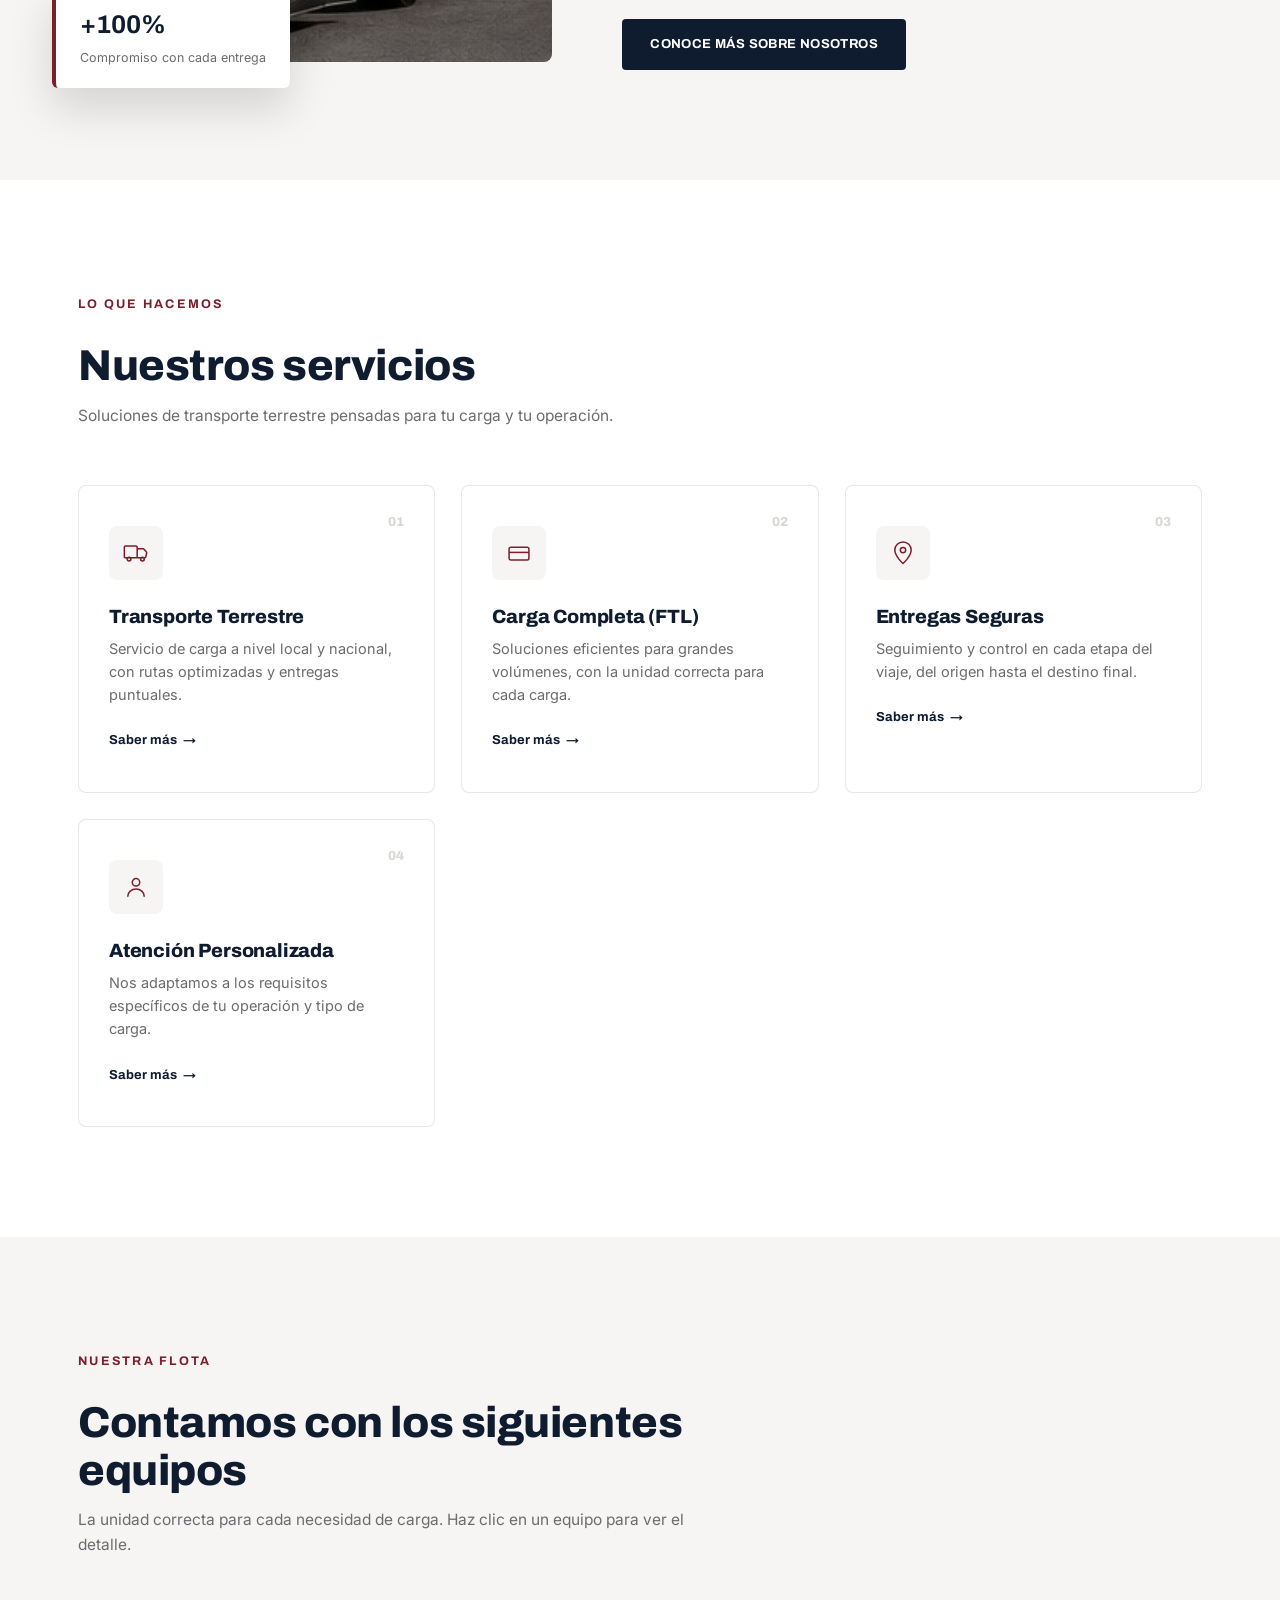
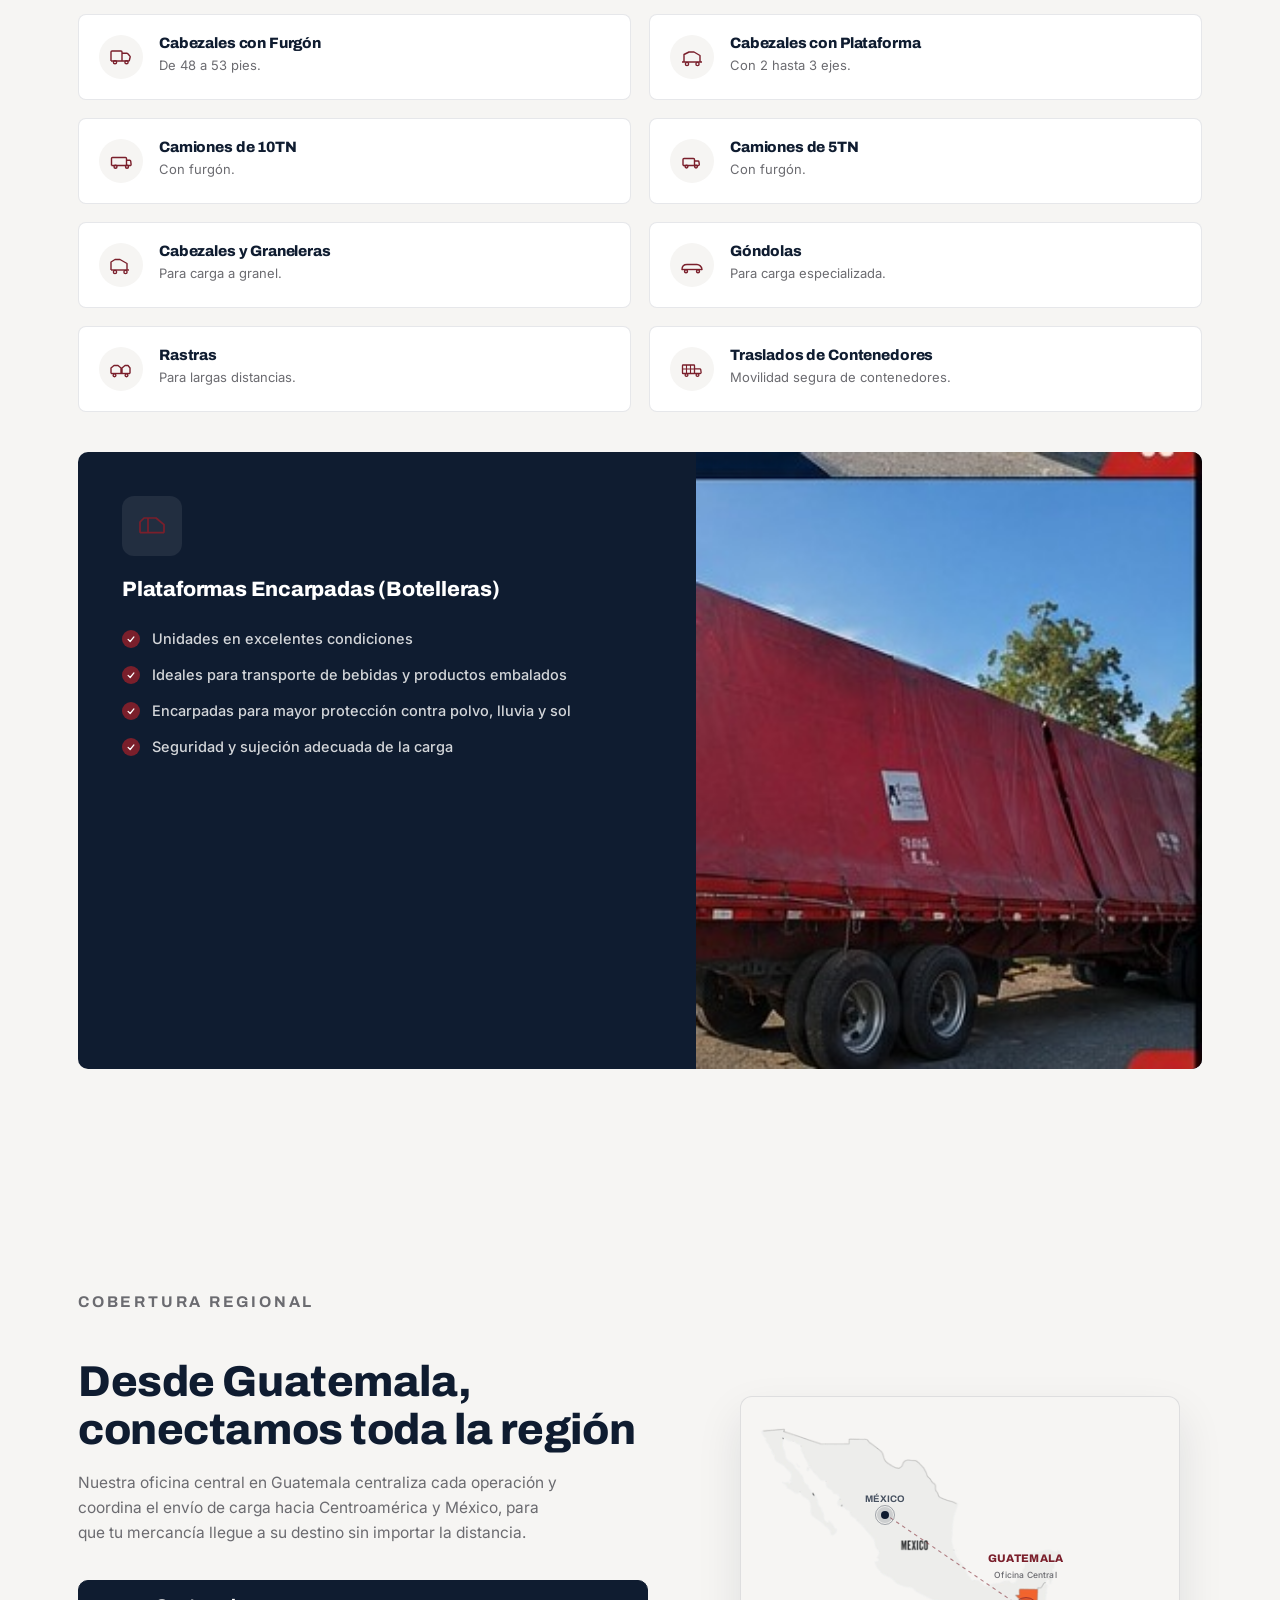
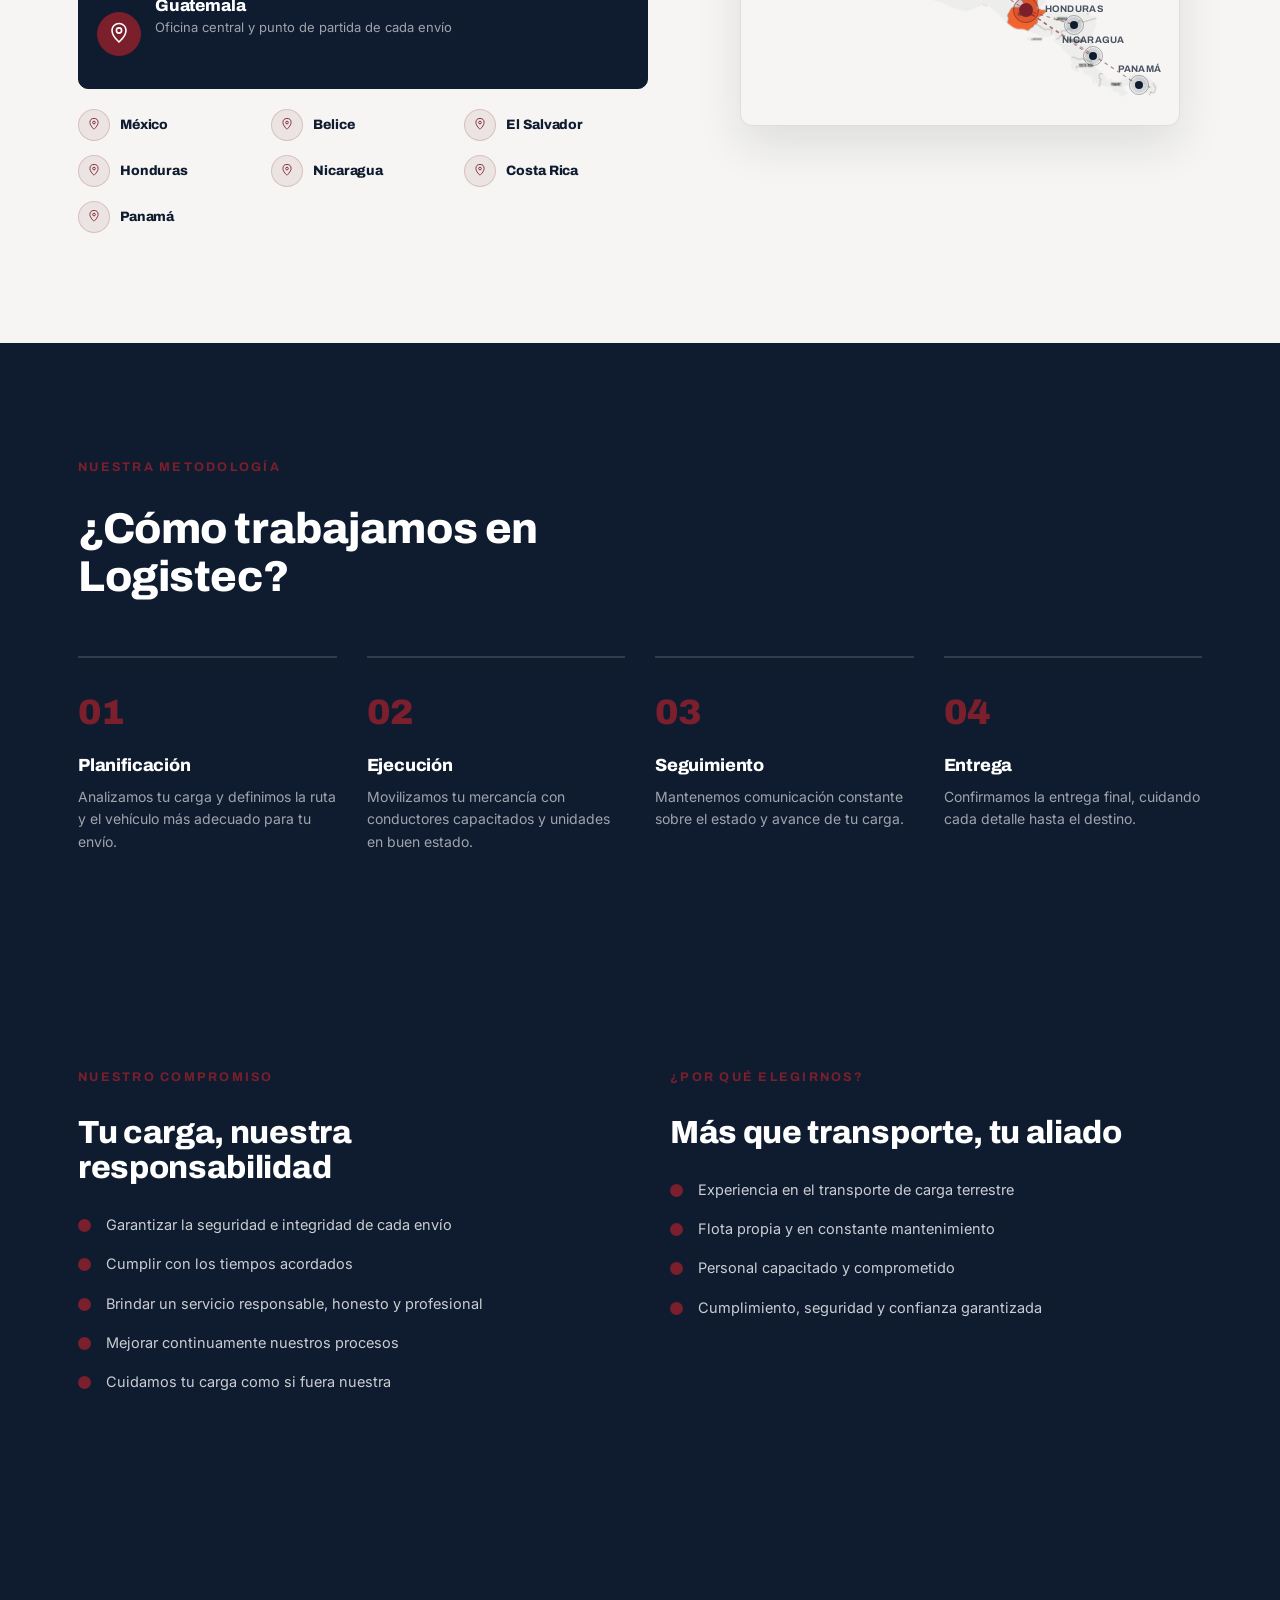
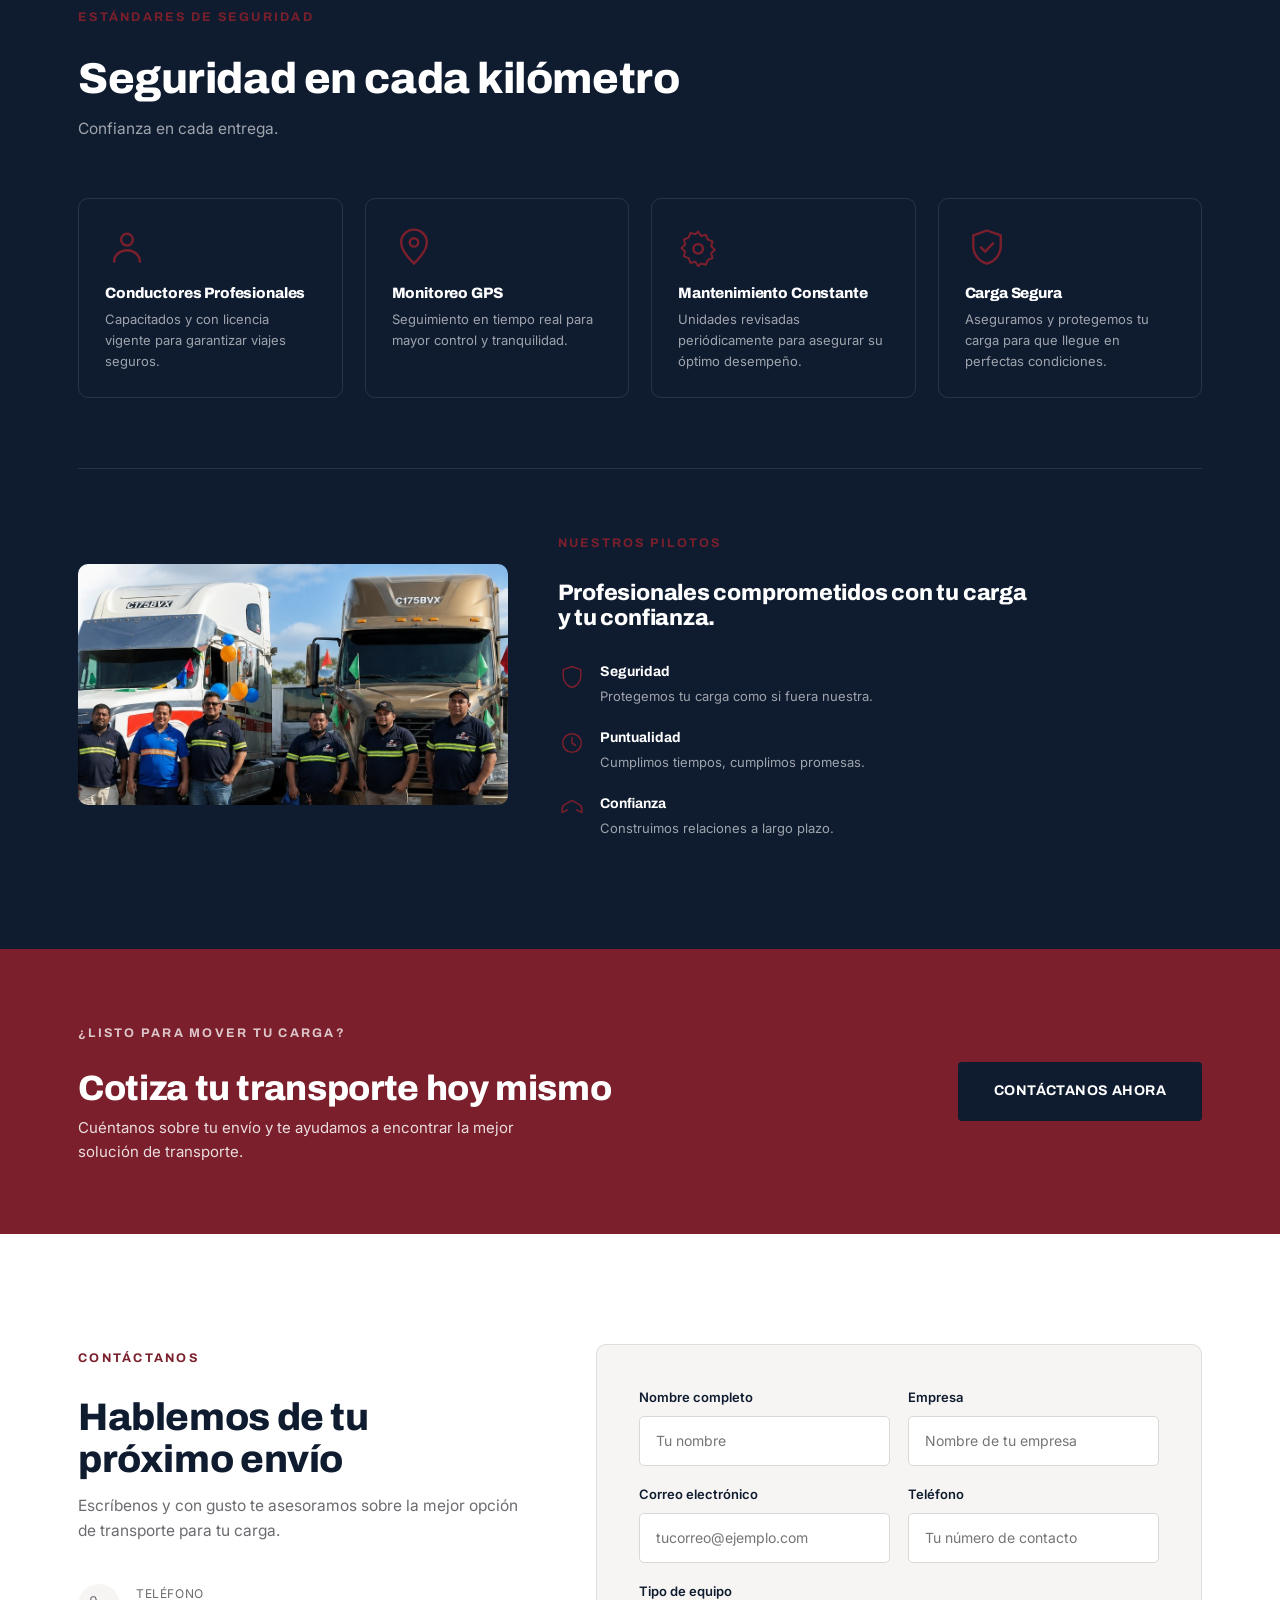
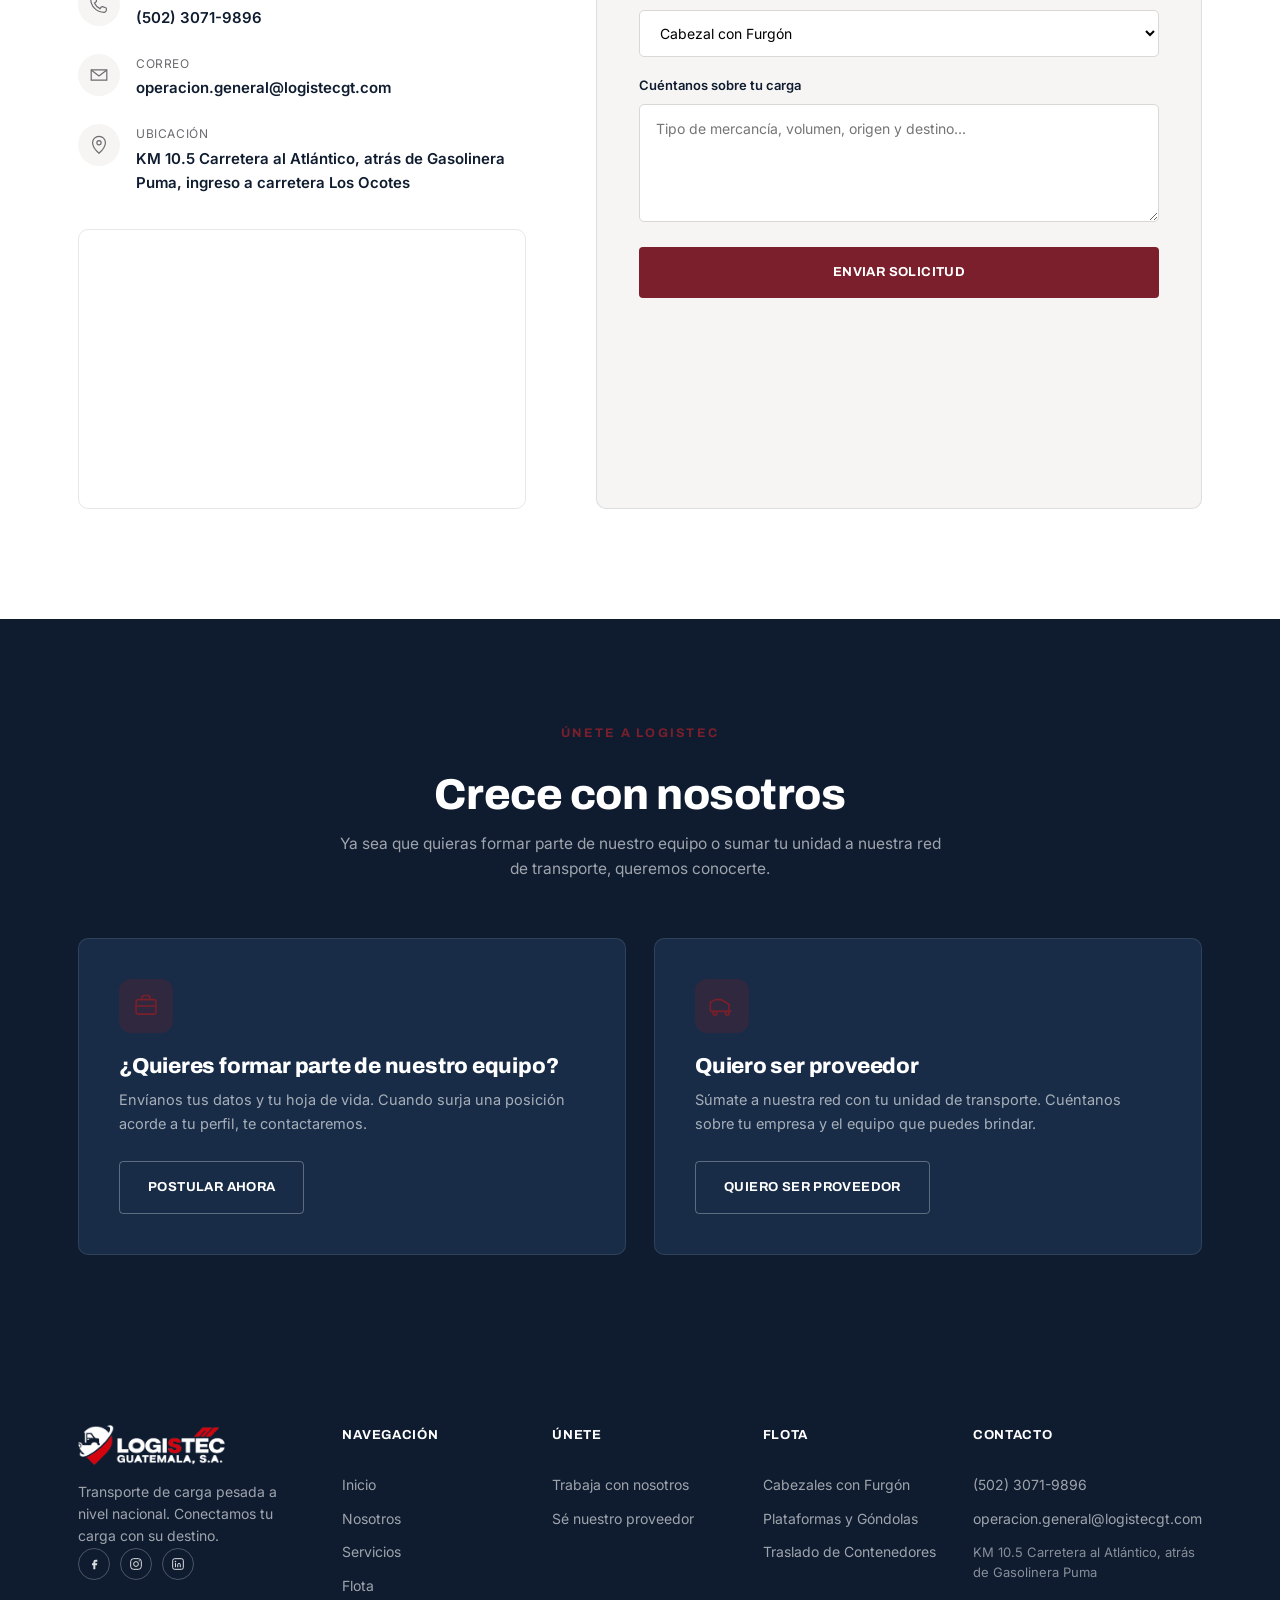
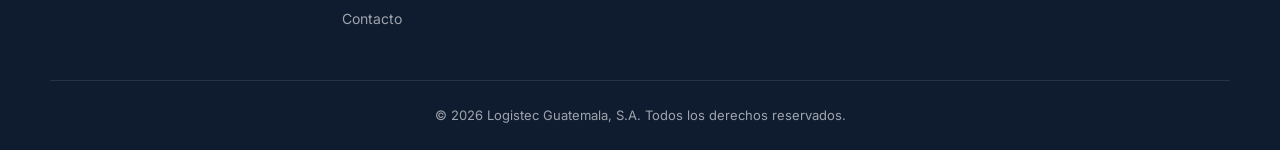
==== commit cbe7f45f: "Eliminar seccion de vision destacada" ====
--- a/index.html
+++ b/index.html
@@ -182,37 +182,6 @@
       </div>
 
       <a href="#contacto" class="btn btn-dark reveal">Conoce más sobre nosotros</a>
-    </div>
-  </div>
-</section>
-
-<!-- ===== VISIÓN DESTACADA ===== -->
-<section class="vision-band">
-  <div class="vision-band-bg" aria-hidden="true">
-    <svg viewBox="0 0 300 300" fill="none"><circle cx="150" cy="150" r="110" stroke="currentColor" stroke-width="1" stroke-dasharray="5 7"/><circle cx="150" cy="150" r="70" stroke="currentColor" stroke-width="1" stroke-dasharray="5 7"/></svg>
-  </div>
-  <div class="container vision-inner reveal">
-    <span class="vision-tag">VISIÓN</span>
-    <p class="vision-text">
-      Ser la empresa líder en soluciones logísticas en Guatemala, reconocida por nuestro
-      <strong>compromiso</strong> con el desarrollo del país, la eficiencia en cada operación
-      y la <strong>rapidez</strong> en cada entrega. Buscamos conectar oportunidades, impulsar
-      el crecimiento de nuestros clientes y contribuir al progreso de Guatemala mediante un
-      servicio <strong>confiable, ágil</strong> y de alta calidad.
-    </p>
-    <div class="vision-badges">
-      <div class="vision-badge">
-        <svg viewBox="0 0 24 24" fill="none"><path d="M8.5 12.5 3.5 15v-2.6a5 5 0 0 1 2.5-4.3l6-3.5 6 3.5a5 5 0 0 1 2.5 4.3V15l-5-2.5" stroke="currentColor" stroke-width="1.4" stroke-linejoin="round"/><path d="M9 12v5.5a3 3 0 0 0 6 0V12" stroke="currentColor" stroke-width="1.4"/></svg>
-        <span>Compromiso<br>con Guatemala</span>
-      </div>
-      <div class="vision-badge">
-        <svg viewBox="0 0 24 24" fill="none"><circle cx="12" cy="12" r="8" stroke="currentColor" stroke-width="1.4"/><path d="M12 7.5V12l3 2" stroke="currentColor" stroke-width="1.4" stroke-linecap="round"/></svg>
-        <span>Rapidez<br>en cada entrega</span>
-      </div>
-      <div class="vision-badge">
-        <svg viewBox="0 0 24 24" fill="none"><path d="M4 12.5 9 17l11-11" stroke="currentColor" stroke-width="1.8" stroke-linecap="round" stroke-linejoin="round"/></svg>
-        <span>Servicio confiable<br>y de alta calidad</span>
-      </div>
     </div>
   </div>
 </section>
--- a/css/style.css
+++ b/css/style.css
@@ -274,35 +274,6 @@
   background-image: url("data:image/svg+xml,%3Csvg xmlns='http://www.w3.org/2000/svg' viewBox='0 0 24 24' fill='none' stroke='white' stroke-width='3' stroke-linecap='round' stroke-linejoin='round'%3E%3Cpolyline points='5 13 10 18 19 7'%3E%3C/polyline%3E%3C/svg%3E");
   background-repeat: no-repeat; background-position: center; background-size: 10px 10px;
 }
-
-/* ==========================================================================
-   Visión destacada
-   ========================================================================== */
-.vision-band{
-  position: relative; padding: 100px 0; background: var(--white); overflow: hidden;
-  border-top: 1px solid var(--border); border-bottom: 1px solid var(--border);
-}
-.vision-band-bg{
-  position: absolute; right: -100px; top: 50%; transform: translateY(-50%);
-  width: 360px; height: 360px; color: rgba(122,31,43,0.14); pointer-events: none;
-}
-.vision-inner{ position: relative; z-index: 1; max-width: 760px; }
-.vision-tag{
-  display: inline-block; background: var(--red); color: var(--white);
-  font-family: var(--ff-head); font-weight: 800; font-size: 12px; letter-spacing: 0.14em;
-  padding: 9px 20px; border-radius: 100px; margin-bottom: 26px;
-}
-.vision-text{
-  font-family: var(--ff-head); font-weight: 600; font-size: clamp(1.15rem, 2.3vw, 1.55rem);
-  line-height: 1.55; color: var(--black); margin-bottom: 46px;
-}
-.vision-text strong{ color: var(--red); font-weight: 800; }
-.vision-badges{ display: flex; gap: 38px; flex-wrap: wrap; }
-.vision-badge{
-  display: flex; align-items: center; gap: 12px;
-  font-family: var(--ff-head); font-weight: 700; font-size: 13px; color: var(--black);
-}
-.vision-badge svg{ width: 30px; height: 30px; color: var(--red); flex-shrink: 0; }
 
 /* ==========================================================================
    Services
@@ -692,8 +663,6 @@
   .safety-grid{ grid-template-columns: repeat(2, 1fr); }
   .pilots{ grid-template-columns: 1fr; }
   .pilots-media{ order: 2; }
-  .vision-band-bg{ display: none; }
-  .vision-badges{ gap: 24px; }
   .join-us-grid{ grid-template-columns: 1fr; }
   .footer-inner{ grid-template-columns: 1fr 1fr 1fr; }
 }
@@ -713,7 +682,6 @@
   .media-badge{ left: 0; }
   .safety-grid{ grid-template-columns: 1fr; }
   .fleet-feature-content{ padding: 28px; }
-  .vision-badges{ flex-direction: column; gap: 16px; }
   .coverage-grid{ grid-template-columns: repeat(2, 1fr); }
 
   .nav.open{
